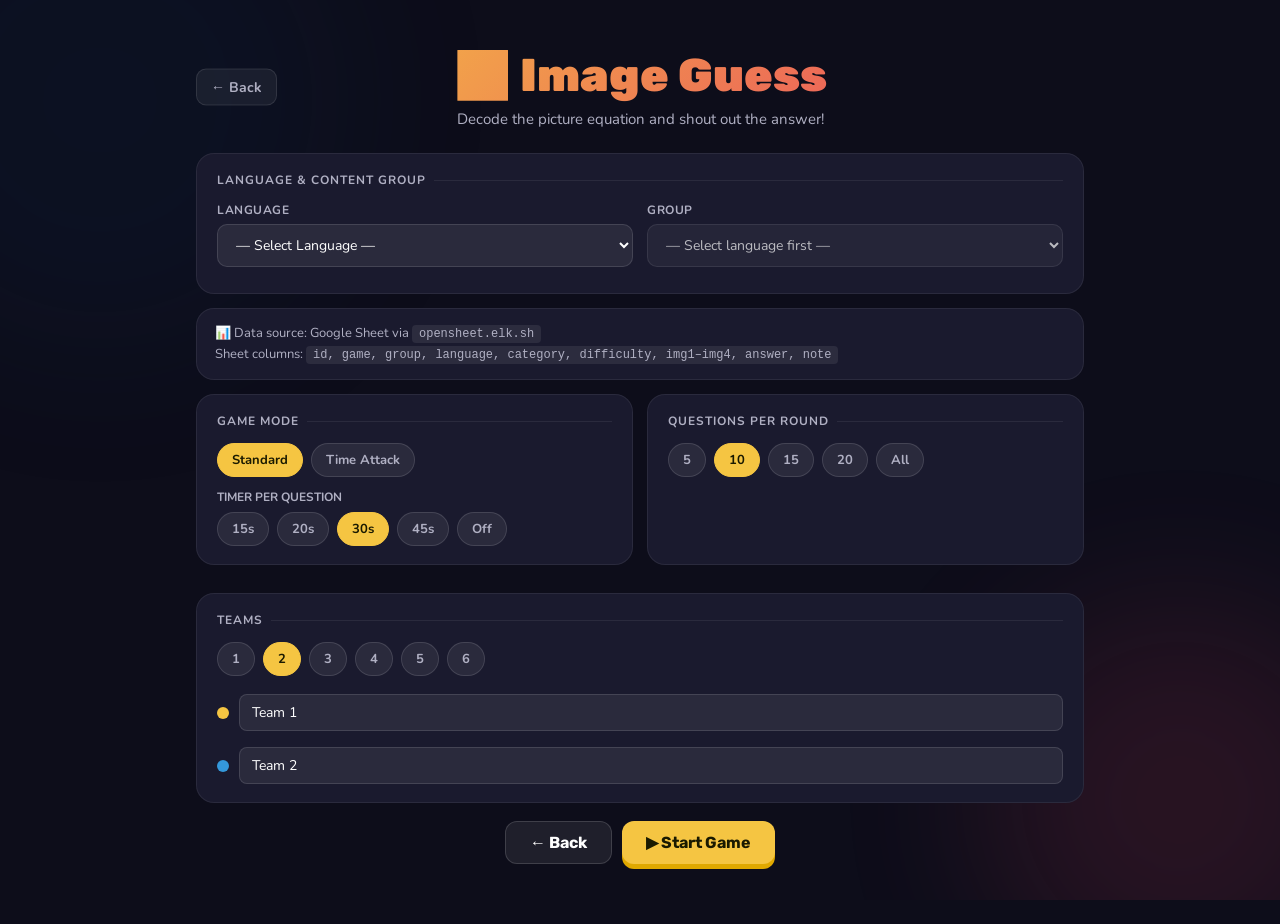
==== image-guess/index.html @ 15e8aaf9 "Update index.html" ====
<!DOCTYPE html>
<html lang="en">
<head>
  <meta charset="UTF-8"/>
  <meta name="viewport" content="width=device-width, initial-scale=1"/>
  <title>🖼️ Image Guess</title>
  <link rel="preconnect" href="https://fonts.googleapis.com">
  <link href="https://fonts.googleapis.com/css2?family=Nunito:wght@400;700;900&family=Rubik:wght@400;700;900&display=swap" rel="stylesheet">
  <style>
    *{box-sizing:border-box;margin:0;padding:0;}
    :root{
      --bg:#0d0d1a;--panel:#1a1a2e;--panel2:#16213e;
      --primary:#f5c542;--primary2:#e0a800;
      --accent:#e94560;--accent2:#c73652;
      --green:#2ecc71;--blue:#3498db;
      --text:#fff;--text2:#b0b0c3;
    }
    body{font-family:'Nunito',sans-serif;background:var(--bg);color:var(--text);min-height:100vh;overflow-x:hidden;}
    .hidden{display:none!important;}
    .wrap{max-width:920px;margin:0 auto;padding:20px 16px 60px;}

    /* BG glow */
    .bg-glow{position:fixed;inset:0;pointer-events:none;z-index:0;overflow:hidden;}
    .bg-glow span{position:absolute;border-radius:50%;filter:blur(80px);opacity:.12;}
    .bg-glow span:nth-child(1){width:500px;height:500px;background:#0f3460;top:-150px;left:-150px;}
    .bg-glow span:nth-child(2){width:400px;height:400px;background:#e94560;bottom:-100px;right:-100px;}

    /* Page title */
    .page-title{text-align:center;padding:28px 0 24px;position:relative;z-index:1;}
    .page-title .back-btn{
      position:absolute;left:0;top:50%;transform:translateY(-50%);
      display:inline-flex;align-items:center;gap:6px;
      color:var(--text2);font-size:14px;font-weight:700;text-decoration:none;
      padding:8px 14px;border-radius:10px;background:rgba(255,255,255,.06);
      border:1px solid rgba(255,255,255,.1);transition:all .15s;
    }
    .page-title .back-btn:hover{background:rgba(255,255,255,.12);color:var(--text);}
    .page-title h1{
      font-family:'Rubik',sans-serif;font-size:clamp(28px,5vw,46px);font-weight:900;
      background:linear-gradient(135deg,#f5c542,#e94560);
      -webkit-background-clip:text;-webkit-text-fill-color:transparent;background-clip:text;
    }
    .page-title p{color:var(--text2);margin-top:6px;font-size:15px;}

    /* Sections */
    .section{background:var(--panel);border-radius:18px;border:1px solid rgba(255,255,255,.07);padding:18px 20px;margin-bottom:14px;position:relative;z-index:1;}
    .sec-title{font-size:12px;font-weight:700;text-transform:uppercase;letter-spacing:1px;color:var(--text2);margin-bottom:14px;display:flex;align-items:center;gap:8px;}
    .sec-title::after{content:'';flex:1;height:1px;background:rgba(255,255,255,.07);}

    /* Pills */
    .pill-row{display:flex;flex-wrap:wrap;gap:8px;}
    .pill{padding:7px 14px;border-radius:50px;background:rgba(255,255,255,.07);border:1px solid rgba(255,255,255,.12);cursor:pointer;font-size:13px;font-weight:700;transition:all .15s;color:var(--text2);user-select:none;}
    .pill.sel{background:var(--primary);color:#1a1a00;border-color:var(--primary);}
    .pill:hover:not(.sel){background:rgba(255,255,255,.12);color:var(--text);}

    /* Settings grid */
    .settings-grid{display:grid;grid-template-columns:1fr 1fr;gap:14px;margin-bottom:14px;}
    @media(max-width:580px){.settings-grid{grid-template-columns:1fr;}}

    /* Select / inputs */
    .styled-select{
      width:100%;padding:10px 14px;background:rgba(255,255,255,.07);
      border:1px solid rgba(255,255,255,.12);border-radius:10px;
      color:var(--text);font-family:'Nunito',sans-serif;font-size:14px;
      outline:none;transition:border-color .15s;margin-bottom:8px;cursor:pointer;
    }
    .styled-select:focus{border-color:var(--primary);}
    .styled-select option{background:#1a1a2e;}

    /* Category checkboxes */
    .cat-grid{display:grid;grid-template-columns:repeat(auto-fill,minmax(130px,1fr));gap:8px;margin-top:6px;}
    .cat-card{
      padding:10px 12px;background:var(--panel2);border-radius:10px;
      border:1px solid rgba(255,255,255,.07);cursor:pointer;
      display:flex;align-items:center;gap:8px;transition:all .15s;user-select:none;
    }
    .cat-card.sel{border-color:var(--primary);background:rgba(245,197,66,.1);}
    .cat-card:hover:not(.sel){border-color:rgba(255,255,255,.2);}
    .cat-check{width:16px;height:16px;border-radius:4px;border:2px solid rgba(255,255,255,.2);flex-shrink:0;display:flex;align-items:center;justify-content:center;transition:all .15s;font-size:11px;}
    .cat-card.sel .cat-check{background:var(--primary);border-color:var(--primary);color:#1a1a00;}
    .cat-label{font-size:13px;font-weight:700;color:var(--text2);}
    .cat-card.sel .cat-label{color:var(--text);}

    /* Team inputs */
    .team-inputs{display:flex;flex-direction:column;gap:8px;margin-top:10px;}
    .team-row{display:flex;align-items:center;gap:10px;}
    .team-dot{width:12px;height:12px;border-radius:50%;flex-shrink:0;}
    .team-inp{
      flex:1;background:rgba(255,255,255,.07);border:1px solid rgba(255,255,255,.12);
      border-radius:8px;padding:8px 12px;color:var(--text);
      font-family:'Nunito',sans-serif;font-size:14px;outline:none;
    }
    .team-inp:focus{border-color:var(--primary);}

    /* Buttons */
    .btn{display:inline-flex;align-items:center;justify-content:center;gap:7px;padding:11px 24px;font-family:'Rubik',sans-serif;font-size:16px;font-weight:700;border:none;border-radius:12px;cursor:pointer;transition:transform .15s,box-shadow .15s;text-decoration:none;}
    .btn:hover{transform:translateY(-2px);}
    .btn:active{transform:translateY(1px);}
    .btn:disabled{opacity:.4;cursor:not-allowed;transform:none!important;}
    .btn-primary{background:var(--primary);color:#1a1a00;box-shadow:0 5px 0 var(--primary2);}
    .btn-ghost{background:rgba(255,255,255,.08);color:var(--text);border:1px solid rgba(255,255,255,.14);}
    .btn-ghost:hover{background:rgba(255,255,255,.14);}
    .btn-sm{padding:8px 16px;font-size:14px;}
    .cta-row{display:flex;gap:10px;justify-content:center;padding-top:4px;position:relative;z-index:1;}

    /* ── GAME SCREEN ── */
    #screen-game{display:none;}

    /* Score chips */
    .score-bar{display:flex;gap:8px;justify-content:center;flex-wrap:wrap;margin-bottom:14px;}
    .chip{background:var(--panel2);border:1px solid rgba(255,255,255,.08);border-radius:50px;padding:7px 14px;font-weight:700;font-size:14px;display:flex;align-items:center;gap:7px;}
    .dot{width:9px;height:9px;border-radius:50%;display:inline-block;flex-shrink:0;}

    /* Progress bar */
    .q-progress{height:4px;background:rgba(255,255,255,.07);border-radius:2px;margin-bottom:12px;overflow:hidden;}
    .q-bar{height:100%;background:linear-gradient(90deg,#f5c542,#e94560);border-radius:2px;width:0;transition:width .4s;}

    .q-counter-row{display:flex;align-items:center;justify-content:space-between;margin-bottom:14px;}
    .q-counter{font-size:13px;font-weight:700;color:var(--text2);}
    .q-diff-badge{font-size:11px;font-weight:700;padding:3px 10px;border-radius:20px;text-transform:uppercase;}
    .diff-easy{background:rgba(46,204,113,.15);color:#2ecc71;}
    .diff-normal{background:rgba(52,152,219,.15);color:#3498db;}
    .diff-hard{background:rgba(233,69,96,.15);color:#e94560;}
    .diff-extreme{background:rgba(155,89,182,.15);color:#9b59b6;}

    /* Image equation */
    .eq-wrap{
      background:var(--panel);border-radius:20px;border:1px solid rgba(255,255,255,.07);
      padding:20px;margin-bottom:14px;
      display:flex;align-items:center;justify-content:center;flex-wrap:wrap;gap:10px;
      min-height:180px;
    }
    .eq-img{
      width:clamp(100px,18vw,148px);height:clamp(100px,18vw,148px);
      object-fit:contain;border-radius:12px;background:var(--panel2);
      border:1px solid rgba(255,255,255,.06);
    }
    .eq-op{font-family:'Rubik',sans-serif;font-size:clamp(22px,4vw,34px);font-weight:900;color:rgba(255,255,255,.35);}
    .eq-result{font-family:'Rubik',sans-serif;font-size:clamp(22px,4vw,34px);font-weight:900;color:var(--primary);}

    /* Answer / Hint */
    .ans-hint-row{display:flex;gap:10px;justify-content:center;margin-bottom:12px;flex-wrap:wrap;}
    .ans-box{
      font-family:'Rubik',sans-serif;font-size:clamp(24px,5vw,42px);font-weight:900;
      color:var(--primary);text-align:center;background:var(--panel);
      border-radius:14px;padding:14px 28px;border:2px solid rgba(245,197,66,.3);
      animation:pop .4s;
    }
    .hint-box{
      font-size:15px;color:var(--text2);background:var(--panel);
      border-radius:14px;padding:12px 20px;text-align:center;line-height:1.5;
      border:1px solid rgba(255,255,255,.07);max-width:400px;
    }

    /* Team scoring buttons */
    .team-btns{display:grid;grid-template-columns:repeat(auto-fit,minmax(150px,1fr));gap:10px;margin:12px 0;}
    .tsb{
      padding:16px 12px;border-radius:14px;border:none;
      font-family:'Rubik',sans-serif;font-size:16px;font-weight:700;
      cursor:pointer;transition:transform .15s;
      box-shadow:0 4px 0 rgba(0,0,0,.3);
      display:flex;align-items:center;justify-content:space-between;
    }
    .tsb:hover{transform:translateY(-2px);}
    .tsb:active{transform:translateY(1px);}
    .tsb:disabled{opacity:.4;cursor:not-allowed;transform:none;}
    .tsb-pts{background:rgba(0,0,0,.2);padding:3px 10px;border-radius:8px;font-size:13px;}

    /* Controls */
    .ctrl-row{display:flex;gap:10px;justify-content:center;flex-wrap:wrap;}

    /* Timer */
    .hub-timer{position:fixed;top:16px;right:20px;font-family:'Rubik',sans-serif;font-size:46px;font-weight:900;background:var(--panel);color:var(--text);padding:7px 18px;border-radius:14px;z-index:999;min-width:100px;text-align:center;border:2px solid rgba(255,255,255,.1);}
    .hub-timer.warn{color:var(--accent);border-color:var(--accent);animation:pulse .6s infinite;}

    /* Time attack waiting */
    .ta-wait{text-align:center;padding:40px 20px;color:var(--text2);font-size:18px;line-height:1.6;}
    .ta-wait strong{display:block;font-family:'Rubik',sans-serif;font-size:28px;color:var(--text);margin-bottom:8px;}

    /* END SCREEN */
    #screen-end{display:none;text-align:center;padding-top:20px;}
    #screen-end h2{font-family:'Rubik',sans-serif;font-size:40px;font-weight:900;background:linear-gradient(135deg,#f5c542,#e94560);-webkit-background-clip:text;-webkit-text-fill-color:transparent;background-clip:text;margin-bottom:8px;}
    .sub{color:var(--text2);margin-bottom:24px;}
    .lb{list-style:none;max-width:460px;margin:0 auto 28px;background:var(--panel);border-radius:18px;padding:18px 20px;border:1px solid rgba(255,255,255,.07);}
    .lb li{display:flex;align-items:center;gap:12px;padding:11px 12px;margin:4px 0;background:var(--panel2);border-radius:10px;font-size:16px;font-weight:700;animation:slideIn .4s both;}
    .lb li:nth-child(1){background:rgba(245,197,66,.18);border:1px solid rgba(245,197,66,.35);}
    .lb li:nth-child(2){background:rgba(180,180,200,.1);}
    .lb li:nth-child(3){background:rgba(205,127,50,.12);}
    .lb-score{margin-left:auto;color:var(--primary);font-size:20px;}

    /* Animations */
    @keyframes pop{0%{transform:scale(.85)}60%{transform:scale(1.08)}100%{transform:scale(1)}}
    @keyframes pulse{0%,100%{transform:scale(1)}50%{transform:scale(1.05)}}
    @keyframes confetti-fall{to{transform:translateY(110vh) rotate(720deg);opacity:0;}}
    @keyframes slideIn{from{opacity:0;transform:translateX(-14px)}to{opacity:1;transform:none}}
  </style>
</head>
<body>
<div class="bg-glow"><span></span><span></span></div>
<div class="wrap">

<!-- ═══════════════ SETUP ═══════════════ -->
<div id="screen-setup">

  <div class="page-title">
    <a href="../index.html" class="back-btn">← Back</a>
    <h1>🖼️ Image Guess</h1>
    <p>Decode the picture equation and shout out the answer!</p>
  </div>

  <!-- Language & Group -->
  <div class="section">
    <div class="sec-title">Language &amp; Content Group</div>
    <div class="settings-grid" style="margin-bottom:0;">
      <div>
        <label style="font-size:12px;color:var(--text2);font-weight:700;text-transform:uppercase;letter-spacing:.5px;display:block;margin-bottom:6px;">Language</label>
        <select class="styled-select" id="lang-sel">
          <option value="">— Select Language —</option>
          <option value="zh">中文</option>
          <option value="th">ไทย</option>
        </select>
      </div>
      <div>
        <label style="font-size:12px;color:var(--text2);font-weight:700;text-transform:uppercase;letter-spacing:.5px;display:block;margin-bottom:6px;">Group</label>
        <select class="styled-select" id="group-sel" disabled>
          <option value="">— Select language first —</option>
        </select>
      </div>
    </div>
    <div id="cat-wrap" class="hidden">
      <label style="font-size:12px;color:var(--text2);font-weight:700;text-transform:uppercase;letter-spacing:.5px;display:block;margin:12px 0 8px;">Categories</label>
      <div class="cat-grid" id="cat-grid"></div>
    </div>
  </div>

  <!-- Sheet info -->
  <div class="section" style="padding:14px 18px;">
    <div style="font-size:13px;color:var(--text2);line-height:1.6;">
      📊 Data source: Google Sheet via <code style="background:rgba(255,255,255,.08);padding:2px 7px;border-radius:4px;font-size:12px;">opensheet.elk.sh</code><br>
      Sheet columns: <code style="background:rgba(255,255,255,.08);padding:2px 7px;border-radius:4px;font-size:12px;">id, game, group, language, category, difficulty, img1–img4, answer, note</code>
    </div>
  </div>

  <!-- Game Mode & Settings -->
  <div class="settings-grid">
    <div class="section">
      <div class="sec-title">Game Mode</div>
      <div class="pill-row" id="mode-opts">
        <div class="pill sel" data-val="standard">Standard</div>
        <div class="pill" data-val="timeAttack">Time Attack</div>
      </div>
      <!-- Standard sub-options -->
      <div id="std-sub" style="margin-top:12px;">
        <p style="font-size:12px;color:var(--text2);margin-bottom:7px;font-weight:700;">TIMER PER QUESTION</p>
        <div class="pill-row" id="pq-opts">
          <div class="pill" data-val="15">15s</div>
          <div class="pill" data-val="20">20s</div>
          <div class="pill sel" data-val="30">30s</div>
          <div class="pill" data-val="45">45s</div>
          <div class="pill" data-val="0">Off</div>
        </div>
      </div>
      <!-- Time Attack sub-options -->
      <div id="ta-sub" style="display:none;margin-top:12px;">
        <p style="font-size:12px;color:var(--text2);margin-bottom:7px;font-weight:700;">TOTAL TIME PER TEAM</p>
        <div class="pill-row" id="total-opts">
          <div class="pill" data-val="180">3 min</div>
          <div class="pill sel" data-val="300">5 min</div>
          <div class="pill" data-val="600">10 min</div>
        </div>
      </div>
    </div>

    <div class="section">
      <div class="sec-title">Questions per Round</div>
      <div class="pill-row" id="q-opts">
        <div class="pill" data-val="5">5</div>
        <div class="pill sel" data-val="10">10</div>
        <div class="pill" data-val="15">15</div>
        <div class="pill" data-val="20">20</div>
        <div class="pill" data-val="999">All</div>
      </div>
    </div>
  </div>

  <!-- Teams -->
  <div class="section">
    <div class="sec-title">Teams</div>
    <div class="pill-row" id="team-opts">
      <div class="pill" data-val="1">1</div>
      <div class="pill sel" data-val="2">2</div>
      <div class="pill" data-val="3">3</div>
      <div class="pill" data-val="4">4</div>
      <div class="pill" data-val="5">5</div>
      <div class="pill" data-val="6">6</div>
    </div>
    <div class="team-inputs" id="team-inputs"></div>
  </div>

  <div class="cta-row">
    <a href="../index.html" class="btn btn-ghost" style="text-decoration:none">← Back</a>
    <button class="btn btn-primary" id="start-btn">▶ Start Game</button>
  </div>

</div><!-- /screen-setup -->

<!-- ═══════════════ GAME ═══════════════ -->
<div id="screen-game">
  <div id="hub-timer" class="hub-timer hidden"></div>

  <div class="score-bar" id="score-bar"></div>
  <div class="q-progress"><div class="q-bar" id="q-bar"></div></div>
  <div class="q-counter-row">
    <span class="q-counter" id="q-counter">Q 1 / 10</span>
    <span class="q-diff-badge" id="q-diff"></span>
  </div>

  <!-- Image equation -->
  <div class="eq-wrap" id="eq-wrap"></div>

  <!-- Answer + Hint -->
  <div class="ans-hint-row">
    <div class="ans-box hidden" id="ans-box"></div>
    <div class="hint-box hidden" id="hint-box"></div>
  </div>

  <!-- Team scoring buttons -->
  <div class="team-btns" id="team-btns"></div>

  <!-- Controls -->
  <div class="ctrl-row">
    <button class="btn btn-ghost btn-sm" id="btn-hint">💡 Hint (−1 pt)</button>
    <button class="btn btn-ghost btn-sm" id="btn-answer">🔓 Show Answer</button>
    <button class="btn btn-primary" id="btn-next">Next ▶</button>
  </div>
</div>

<!-- ═══════════════ END ═══════════════ -->
<div id="screen-end">
  <h2>🎉 Game Over!</h2>
  <p class="sub">Final Leaderboard</p>
  <ul class="lb" id="final-lb"></ul>
  <div style="display:flex;gap:12px;justify-content:center;">
    <button class="btn btn-primary" id="btn-again">🔄 Play Again</button>
    <a href="../index.html" class="btn btn-ghost" style="text-decoration:none">← Hub</a>
  </div>
</div>

</div><!-- /wrap -->

<script>
"use strict";

// ══════════ DATA / CONFIG ══════════
const IMAGE_BASE = "https://yongearn-dev.github.io/game-hub/image-guess/images/";
const SHEET_URL  = "https://opensheet.elk.sh/1nmgda-PSW0qNpEnT65HozbrbK4SPoOlfq3WlEIQSgf4/Sheet1";

const DIFF_SCORE = { easy:1, normal:2, hard:3, extreme:5 };
const TEAM_COLORS = ['#f5c542','#3498db','#e94560','#2ecc71','#9b59b6','#e67e22'];

const GROUP_MAP = {
  zh:[{value:'bible',label:'Bible 聖經'},{value:'other',label:'Other 其他'}],
  th:[{value:'bible',label:'พระคัมภีร์'},{value:'other',label:'อื่นๆ'}]
};
const CAT_MAP = {
  bible:[{value:'person',label:'👤 Person'},{value:'place',label:'📍 Place'},{value:'vocab',label:'📖 Vocab'}],
  other:[{value:'travel',label:'✈️ Travel'},{value:'life',label:'🏠 Life'},{value:'food',label:'🍜 Food'},{value:'knowledge',label:'💡 Knowledge'}]
};

const cfg = {
  mode:'standard', language:'', group:'', categories:[],
  questionsPerRound:10, teams:2, perQuestionSec:30, totalSec:300,
  teamNames:['Team 1','Team 2']
};

// ══════════ STATE ══════════
let allQ=[], pool=[], queue=[];
let qIdx=0, currentQ=null, hintUsed=false, currentPts=0, activeTeam=0;
let scores=[];
let timerInterval=null;

// ══════════ LOAD SHEET ══════════
fetch(SHEET_URL)
  .then(r=>r.json())
  .then(d=>{ allQ=d; })
  .catch(()=>{ allQ=[]; });

// ══════════ LANGUAGE / GROUP / CATEGORY ══════════
document.getElementById('lang-sel').addEventListener('change', function(){
  cfg.language = this.value;
  const grp = document.getElementById('group-sel');
  grp.disabled = !cfg.language;
  grp.innerHTML = '<option value="">— Select group —</option>';
  document.getElementById('cat-wrap').classList.add('hidden');
  cfg.group=''; cfg.categories=[];
  (GROUP_MAP[cfg.language]||[]).forEach(g=>{
    const o=document.createElement('option');
    o.value=g.value; o.textContent=g.label;
    grp.appendChild(o);
  });
});

document.getElementById('group-sel').addEventListener('change', function(){
  cfg.group = this.value;
  const grid = document.getElementById('cat-grid');
  grid.innerHTML='';
  const cats = CAT_MAP[cfg.group]||[];
  cats.forEach(c=>{
    const el=document.createElement('div');
    el.className='cat-card sel';
    el.dataset.val=c.value;
    el.innerHTML=`<div class="cat-check">✓</div><span class="cat-label">${c.label}</span>`;
    el.addEventListener('click',function(){
      this.classList.toggle('sel');
      this.querySelector('.cat-check').textContent = this.classList.contains('sel')?'✓':'';
      cfg.categories=[...document.querySelectorAll('#cat-grid .cat-card.sel')].map(x=>x.dataset.val);
    });
    grid.appendChild(el);
  });
  cfg.categories=cats.map(c=>c.value);
  if(cats.length) document.getElementById('cat-wrap').classList.remove('hidden');
});

// ══════════ PILLS ══════════
function initPills(id, callback){
  document.getElementById(id).querySelectorAll('.pill').forEach(p=>{
    p.addEventListener('click',function(){
      document.getElementById(id).querySelectorAll('.pill').forEach(x=>x.classList.remove('sel'));
      this.classList.add('sel');
      callback(this.dataset.val);
    });
  });
}
initPills('mode-opts', val=>{
  cfg.mode=val;
  document.getElementById('std-sub').style.display = val==='standard'?'block':'none';
  document.getElementById('ta-sub').style.display  = val==='timeAttack'?'block':'none';
});
initPills('pq-opts',    val=>{ cfg.perQuestionSec=+val; });
initPills('total-opts', val=>{ cfg.totalSec=+val; });
initPills('q-opts',     val=>{ cfg.questionsPerRound=+val; });
initPills('team-opts',  val=>{ renderTeamInputs(+val); });

function renderTeamInputs(n){
  cfg.teams=n;
  document.getElementById('team-inputs').innerHTML=Array.from({length:n},(_,i)=>`
    <div class="team-row" style="margin-top:8px;">
      <div class="team-dot" style="background:${TEAM_COLORS[i]}"></div>
      <input class="team-inp" type="text" placeholder="Team ${i+1}" value="${cfg.teamNames[i]||'Team '+(i+1)}" data-ti="${i}"/>
    </div>`).join('');
  document.getElementById('team-inputs').querySelectorAll('input').forEach(inp=>{
    inp.addEventListener('input',function(){ cfg.teamNames[+this.dataset.ti]=this.value||'Team '+(+this.dataset.ti+1); });
  });
}
renderTeamInputs(2);

// ══════════ BUILD POOL ══════════
function buildPool(){
  let p=allQ.filter(q=>{
    if(cfg.language && q.language!==cfg.language) return false;
    if(cfg.group    && q.group!==cfg.group)       return false;
    if(cfg.categories.length && !cfg.categories.includes(q.category)) return false;
    return true;
  });
  if(!p.length) p=[...allQ];
  shuffle(p);
  pool=[...p];
}
function buildQueue(){
  shuffle(pool);
  queue = cfg.questionsPerRound===999 ? [...pool] : pool.slice(0,cfg.questionsPerRound);
}

// ══════════ START ══════════
document.getElementById('start-btn').addEventListener('click',function(){
  const inputs=document.getElementById('team-inputs').querySelectorAll('input');
  cfg.teamNames=Array.from(inputs).map((inp,i)=>inp.value.trim()||'Team '+(i+1));
  scores=new Array(cfg.teams).fill(0);
  activeTeam=0;
  buildPool();
  buildQueue();
  qIdx=0;
  showScreen('game');
  if(cfg.mode==='timeAttack') waitForNextTeam();
  else loadQ();
});

// ══════════ GAME LOGIC ══════════
function loadQ(){
  stopTimer();
  if(qIdx>=queue.length){ endGame(); return; }

  currentQ=queue[qIdx]; qIdx++;
  hintUsed=false;
  currentPts=DIFF_SCORE[currentQ.difficulty]||1;

  // Progress
  document.getElementById('q-bar').style.width=((qIdx-1)/queue.length*100)+'%';
  document.getElementById('q-counter').textContent='Q '+qIdx+' / '+queue.length;

  // Difficulty badge
  const db=document.getElementById('q-diff');
  const diff=currentQ.difficulty||'normal';
  db.textContent=diff.charAt(0).toUpperCase()+diff.slice(1);
  db.className='q-diff-badge diff-'+diff;

  // Reset answer/hint
  document.getElementById('ans-box').classList.add('hidden');
  document.getElementById('hint-box').classList.add('hidden');
  document.getElementById('btn-hint').disabled=!currentQ.note;

  // Build image equation
  buildEquation();
  renderScoreBar();
  renderTeamBtns();

  // Per-question timer (standard mode only)
  if(cfg.mode==='standard' && cfg.perQuestionSec>0){
    startTimer(cfg.perQuestionSec, ()=>showAnswer());
  }
}

function buildEquation(){
  const wrap=document.getElementById('eq-wrap');
  wrap.innerHTML='';
  const imgs=['img1','img2','img3','img4'].map(k=>currentQ[k]).filter(Boolean);
  imgs.forEach((filename,i)=>{
    const img=document.createElement('img');
    img.className='eq-img';
    img.src=IMAGE_BASE+filename;
    img.alt='image '+(i+1);
    wrap.appendChild(img);
    if(i<imgs.length-1){
      const op=document.createElement('span');
      op.className='eq-op'; op.textContent='＋';
      wrap.appendChild(op);
    }
  });
  const eq=document.createElement('span');
  eq.className='eq-result'; eq.textContent='＝ ?';
  wrap.appendChild(eq);
}

function showAnswer(){
  stopTimer();
  document.getElementById('ans-box').textContent=currentQ.answer;
  document.getElementById('ans-box').classList.remove('hidden');
}

// ══════════ HINT ══════════
document.getElementById('btn-hint').addEventListener('click',function(){
  if(!currentQ?.note) return;
  document.getElementById('hint-box').textContent='💡 '+currentQ.note;
  document.getElementById('hint-box').classList.remove('hidden');
  if(!hintUsed){
    currentPts=Math.max(0,currentPts-1);
    hintUsed=true;
    renderTeamBtns();
  }
});
document.getElementById('btn-answer').addEventListener('click',showAnswer);
document.getElementById('btn-next').addEventListener('click',function(){
  if(cfg.mode==='standard') loadQ();
  else loadQ(); // Time Attack keeps going until timer ends
});

// ══════════ TEAM BUTTONS ══════════
function renderTeamBtns(){
  const pts=currentPts;
  let html='';
  if(cfg.mode==='timeAttack'){
    html=`<button class="tsb" style="background:${TEAM_COLORS[activeTeam]};color:${activeTeam===0?'#1a1a00':'#fff'};" data-team="${activeTeam}">
      <span>${cfg.teamNames[activeTeam]}</span>
      <span class="tsb-pts">+${pts}</span>
    </button>`;
  } else {
    html=cfg.teamNames.map((n,i)=>`
      <button class="tsb" style="background:${TEAM_COLORS[i]};color:${i===0?'#1a1a00':'#fff'};" data-team="${i}">
        <span>${n}</span><span class="tsb-pts">+${pts}</span>
      </button>`).join('');
  }
  document.getElementById('team-btns').innerHTML=html;
  document.getElementById('team-btns').querySelectorAll('.tsb').forEach(btn=>{
    btn.addEventListener('click',function(){
      const ti=+this.dataset.team;
      scores[ti]=(scores[ti]||0)+currentPts;
      renderScoreBar(ti);
      playCorrect();
      // Flash
      this.style.transform='scale(1.08)';
      setTimeout(()=>this.style.transform='',200);
    });
  });
}

function renderScoreBar(justScored){
  document.getElementById('score-bar').innerHTML=cfg.teamNames.map((name,i)=>`
    <div class="chip">
      <span class="dot" style="background:${TEAM_COLORS[i]}"></span>
      <span>${name}</span>
      <span style="color:var(--primary);font-weight:900;margin-left:4px;">${scores[i]||0}</span>
    </div>`).join('');
}

// ══════════ TIME ATTACK ══════════
function waitForNextTeam(){
  stopTimer();
  document.getElementById('eq-wrap').innerHTML=`
    <div class="ta-wait">
      <strong>${cfg.teamNames[activeTeam]}</strong>
      Get ready! Press Start when your team is set.
    </div>`;
  document.getElementById('ans-box').classList.add('hidden');
  document.getElementById('hint-box').classList.add('hidden');
  document.getElementById('team-btns').innerHTML='';
  document.getElementById('hub-timer').classList.add('hidden');

  const nb=document.getElementById('btn-next');
  nb.textContent=`▶ Start ${cfg.teamNames[activeTeam]}`;
  nb.onclick=function(){
    nb.textContent='Next ▶';
    nb.onclick=()=>loadQ();
    buildQueue(); qIdx=0;
    loadQ();
    startTimer(cfg.totalSec, ()=>{
      activeTeam++;
      if(activeTeam>=cfg.teams) endGame();
      else waitForNextTeam();
    });
  };
}

// ══════════ TIMER ══════════
function startTimer(sec, onEnd){
  stopTimer();
  let remaining=sec;
  const el=document.getElementById('hub-timer');
  el.classList.remove('hidden','warn');
  renderTime(el,remaining);
  timerInterval=setInterval(()=>{
    remaining--;
    renderTime(el,remaining);
    if(remaining<=10) el.classList.add('warn');
    if(remaining<=5) playTick();
    if(remaining<=0){ stopTimer(); onEnd(); }
  },1000);
}
function stopTimer(){
  clearInterval(timerInterval); timerInterval=null;
  const el=document.getElementById('hub-timer');
  el.classList.add('hidden'); el.classList.remove('warn');
}
function renderTime(el,sec){
  const m=Math.floor(sec/60), s=String(sec%60).padStart(2,'0');
  el.textContent=m>0?`${m}:${s}`:String(sec);
}

// ══════════ END ══════════
function endGame(){
  stopTimer();
  showScreen('end');
  playFanfare(); launchConfetti();
  const sorted=cfg.teamNames.map((n,i)=>({n,s:scores[i]||0,i})).sort((a,b)=>b.s-a.s);
  const medals=['🥇','🥈','🥉'];
  document.getElementById('final-lb').innerHTML=sorted.map((t,rank)=>`
    <li style="animation-delay:${rank*.08}s">
      <span style="font-size:22px">${medals[rank]||'🎮'}</span>
      <span class="dot" style="background:${TEAM_COLORS[t.i]}"></span>
      <span>${t.n}</span>
      <span class="lb-score">${t.s}</span>
    </li>`).join('');
}
document.getElementById('btn-again').addEventListener('click',()=>showScreen('setup'));

// ══════════ SOUND ══════════
function playCorrect(){
  try{const a=new(window.AudioContext||window.webkitAudioContext)();[[523,0],[784,.12]].forEach(([f,d])=>{const o=a.createOscillator(),g=a.createGain();o.connect(g);g.connect(a.destination);o.frequency.value=f;g.gain.setValueAtTime(.18,a.currentTime+d);g.gain.exponentialRampToValueAtTime(.001,a.currentTime+d+.3);o.start(a.currentTime+d);o.stop(a.currentTime+d+.3);});}catch(e){}
}
function playTick(){
  try{const a=new(window.AudioContext||window.webkitAudioContext)();const o=a.createOscillator(),g=a.createGain();o.connect(g);g.connect(a.destination);o.frequency.value=1000;g.gain.setValueAtTime(.08,a.currentTime);g.gain.exponentialRampToValueAtTime(.001,a.currentTime+.06);o.start();o.stop(a.currentTime+.06);}catch(e){}
}
function playFanfare(){
  try{const a=new(window.AudioContext||window.webkitAudioContext)();[[523,0],[659,.12],[784,.24],[1047,.36]].forEach(([f,d])=>{const o=a.createOscillator(),g=a.createGain();o.connect(g);g.connect(a.destination);o.frequency.value=f;g.gain.setValueAtTime(.18,a.currentTime+d);g.gain.exponentialRampToValueAtTime(.001,a.currentTime+d+.35);o.start(a.currentTime+d);o.stop(a.currentTime+d+.35);});}catch(e){}
}

// ══════════ CONFETTI ══════════
function launchConfetti(){
  const colors=['#f5c542','#e94560','#3498db','#2ecc71','#9b59b6','#e67e22'];
  for(let i=0;i<70;i++){const el=document.createElement('div');el.style.cssText=`position:fixed;top:-10px;left:${Math.random()*100}vw;width:${7+Math.random()*7}px;height:${7+Math.random()*7}px;background:${colors[~~(Math.random()*colors.length)]};border-radius:${Math.random()>.5?'50%':'2px'};animation:confetti-fall ${1.5+Math.random()*2}s ${Math.random()*.5}s forwards;z-index:9999;pointer-events:none;`;document.body.appendChild(el);setTimeout(()=>el.remove(),4000);}
}

// ══════════ UTILS ══════════
function shuffle(a){for(let i=a.length-1;i>0;i--){const j=~~(Math.random()*(i+1));[a[i],a[j]]=[a[j],a[i]];}}
function showScreen(name){
  ['screen-setup','screen-game','screen-end'].forEach(id=>{
    document.getElementById(id).style.display=id==='screen-'+name?'block':'none';
  });
}
</script>
</body>
</html>
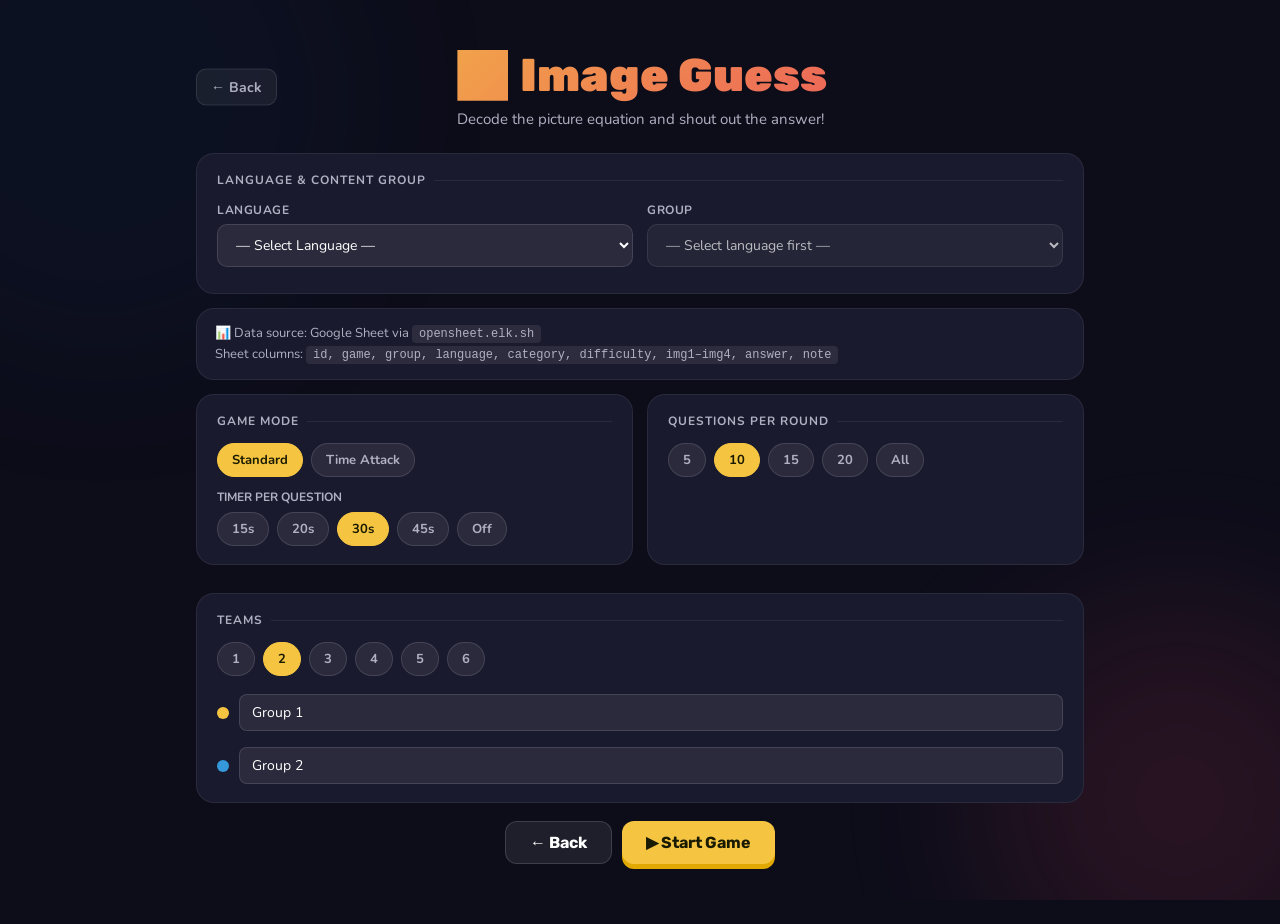
==== commit 44394c1c: "Update index.html" ====
--- a/image-guess/index.html
+++ b/image-guess/index.html
@@ -370,7 +370,7 @@
 const cfg = {
   mode:'standard', language:'', group:'', categories:[],
   questionsPerRound:10, teams:2, perQuestionSec:30, totalSec:300,
-  teamNames:['Team 1','Team 2']
+  teamNames:['Group 1','Group 2']
 };
 
 // ══════════ STATE ══════════
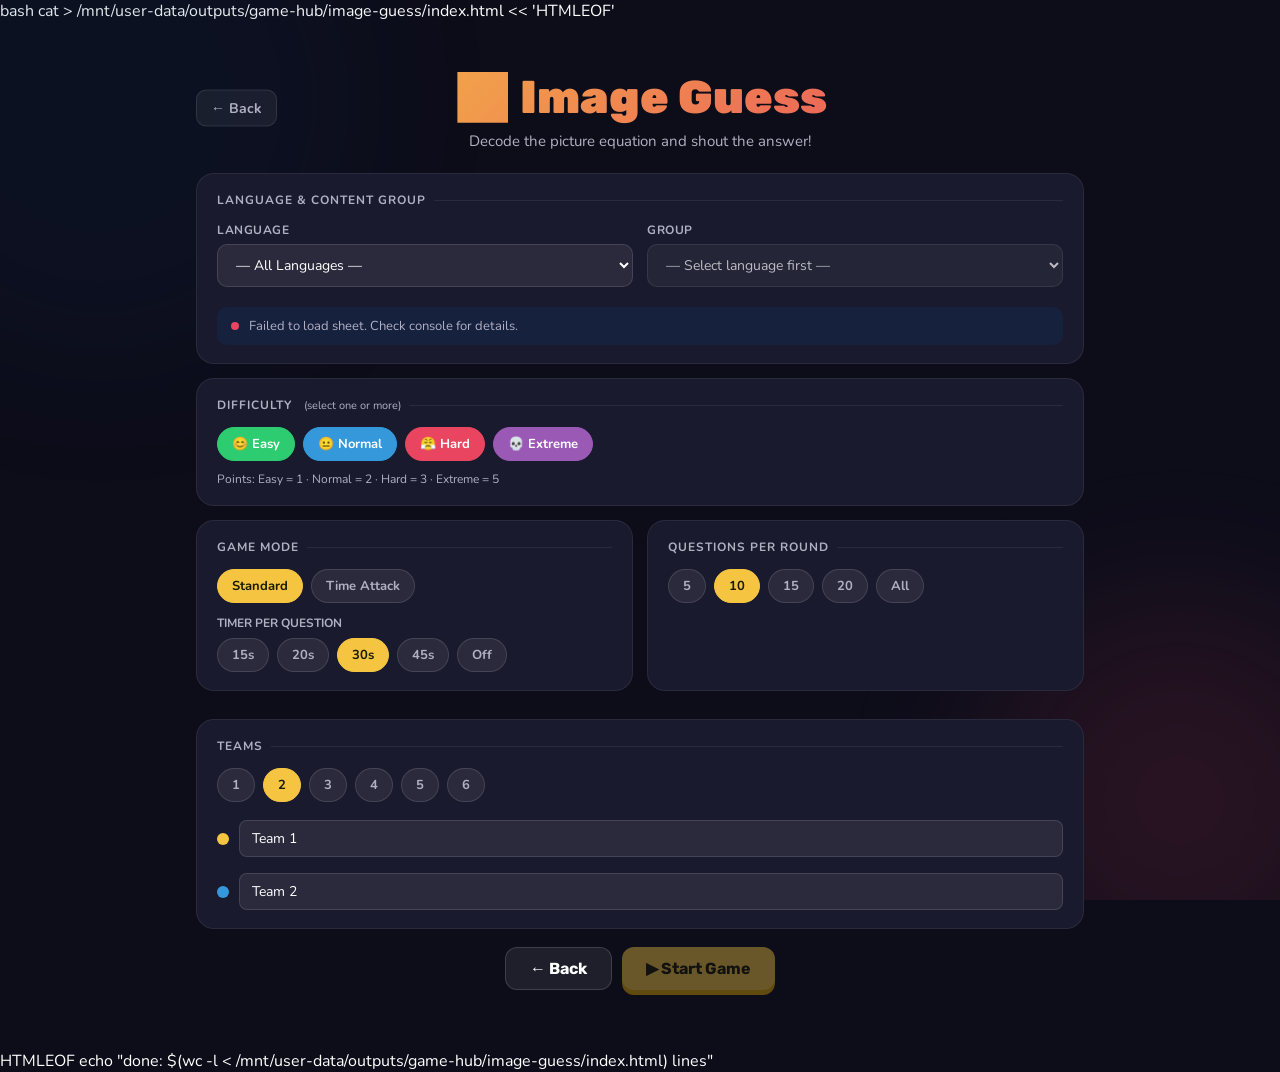
==== commit 328de6a6: "Update index.html" ====
--- a/image-guess/index.html
+++ b/image-guess/index.html
@@ -1,3 +1,6 @@
+bash
+
+cat > /mnt/user-data/outputs/game-hub/image-guess/index.html << 'HTMLEOF'
 <!DOCTYPE html>
 <html lang="en">
 <head>
@@ -18,78 +21,63 @@
     body{font-family:'Nunito',sans-serif;background:var(--bg);color:var(--text);min-height:100vh;overflow-x:hidden;}
     .hidden{display:none!important;}
     .wrap{max-width:920px;margin:0 auto;padding:20px 16px 60px;}
-
-    /* BG glow */
     .bg-glow{position:fixed;inset:0;pointer-events:none;z-index:0;overflow:hidden;}
     .bg-glow span{position:absolute;border-radius:50%;filter:blur(80px);opacity:.12;}
     .bg-glow span:nth-child(1){width:500px;height:500px;background:#0f3460;top:-150px;left:-150px;}
     .bg-glow span:nth-child(2){width:400px;height:400px;background:#e94560;bottom:-100px;right:-100px;}
 
     /* Page title */
-    .page-title{text-align:center;padding:28px 0 24px;position:relative;z-index:1;}
-    .page-title .back-btn{
-      position:absolute;left:0;top:50%;transform:translateY(-50%);
-      display:inline-flex;align-items:center;gap:6px;
-      color:var(--text2);font-size:14px;font-weight:700;text-decoration:none;
-      padding:8px 14px;border-radius:10px;background:rgba(255,255,255,.06);
-      border:1px solid rgba(255,255,255,.1);transition:all .15s;
-    }
-    .page-title .back-btn:hover{background:rgba(255,255,255,.12);color:var(--text);}
-    .page-title h1{
-      font-family:'Rubik',sans-serif;font-size:clamp(28px,5vw,46px);font-weight:900;
-      background:linear-gradient(135deg,#f5c542,#e94560);
-      -webkit-background-clip:text;-webkit-text-fill-color:transparent;background-clip:text;
-    }
+    .page-title{text-align:center;padding:28px 0 22px;position:relative;z-index:1;}
+    .back-btn{position:absolute;left:0;top:50%;transform:translateY(-50%);display:inline-flex;align-items:center;gap:6px;color:var(--text2);font-size:14px;font-weight:700;text-decoration:none;padding:8px 14px;border-radius:10px;background:rgba(255,255,255,.06);border:1px solid rgba(255,255,255,.1);transition:all .15s;}
+    .back-btn:hover{background:rgba(255,255,255,.12);color:var(--text);}
+    .page-title h1{font-family:'Rubik',sans-serif;font-size:clamp(28px,5vw,46px);font-weight:900;background:linear-gradient(135deg,#f5c542,#e94560);-webkit-background-clip:text;-webkit-text-fill-color:transparent;background-clip:text;}
     .page-title p{color:var(--text2);margin-top:6px;font-size:15px;}
 
     /* Sections */
     .section{background:var(--panel);border-radius:18px;border:1px solid rgba(255,255,255,.07);padding:18px 20px;margin-bottom:14px;position:relative;z-index:1;}
     .sec-title{font-size:12px;font-weight:700;text-transform:uppercase;letter-spacing:1px;color:var(--text2);margin-bottom:14px;display:flex;align-items:center;gap:8px;}
     .sec-title::after{content:'';flex:1;height:1px;background:rgba(255,255,255,.07);}
+    .settings-grid{display:grid;grid-template-columns:1fr 1fr;gap:14px;margin-bottom:14px;}
+    @media(max-width:580px){.settings-grid{grid-template-columns:1fr;}}
 
     /* Pills */
     .pill-row{display:flex;flex-wrap:wrap;gap:8px;}
     .pill{padding:7px 14px;border-radius:50px;background:rgba(255,255,255,.07);border:1px solid rgba(255,255,255,.12);cursor:pointer;font-size:13px;font-weight:700;transition:all .15s;color:var(--text2);user-select:none;}
     .pill.sel{background:var(--primary);color:#1a1a00;border-color:var(--primary);}
     .pill:hover:not(.sel){background:rgba(255,255,255,.12);color:var(--text);}
-
-    /* Settings grid */
-    .settings-grid{display:grid;grid-template-columns:1fr 1fr;gap:14px;margin-bottom:14px;}
-    @media(max-width:580px){.settings-grid{grid-template-columns:1fr;}}
-
-    /* Select / inputs */
-    .styled-select{
-      width:100%;padding:10px 14px;background:rgba(255,255,255,.07);
-      border:1px solid rgba(255,255,255,.12);border-radius:10px;
-      color:var(--text);font-family:'Nunito',sans-serif;font-size:14px;
-      outline:none;transition:border-color .15s;margin-bottom:8px;cursor:pointer;
-    }
+    /* Difficulty pills with accent colour when selected */
+    .pill.diff-easy.sel{background:#2ecc71;border-color:#2ecc71;color:#fff;}
+    .pill.diff-normal.sel{background:#3498db;border-color:#3498db;color:#fff;}
+    .pill.diff-hard.sel{background:#e94560;border-color:#e94560;color:#fff;}
+    .pill.diff-extreme.sel{background:#9b59b6;border-color:#9b59b6;color:#fff;}
+
+    /* Selects */
+    .styled-select{width:100%;padding:10px 14px;background:rgba(255,255,255,.07);border:1px solid rgba(255,255,255,.12);border-radius:10px;color:var(--text);font-family:'Nunito',sans-serif;font-size:14px;outline:none;transition:border-color .15s;margin-bottom:8px;cursor:pointer;}
     .styled-select:focus{border-color:var(--primary);}
     .styled-select option{background:#1a1a2e;}
 
-    /* Category checkboxes */
-    .cat-grid{display:grid;grid-template-columns:repeat(auto-fill,minmax(130px,1fr));gap:8px;margin-top:6px;}
-    .cat-card{
-      padding:10px 12px;background:var(--panel2);border-radius:10px;
-      border:1px solid rgba(255,255,255,.07);cursor:pointer;
-      display:flex;align-items:center;gap:8px;transition:all .15s;user-select:none;
-    }
+    /* Category cards */
+    .cat-grid{display:grid;grid-template-columns:repeat(auto-fill,minmax(130px,1fr));gap:8px;margin-top:8px;}
+    .cat-card{padding:10px 12px;background:var(--panel2);border-radius:10px;border:1px solid rgba(255,255,255,.07);cursor:pointer;display:flex;align-items:center;gap:8px;transition:all .15s;user-select:none;}
     .cat-card.sel{border-color:var(--primary);background:rgba(245,197,66,.1);}
     .cat-card:hover:not(.sel){border-color:rgba(255,255,255,.2);}
-    .cat-check{width:16px;height:16px;border-radius:4px;border:2px solid rgba(255,255,255,.2);flex-shrink:0;display:flex;align-items:center;justify-content:center;transition:all .15s;font-size:11px;}
+    .cat-check{width:16px;height:16px;border-radius:4px;border:2px solid rgba(255,255,255,.2);flex-shrink:0;display:flex;align-items:center;justify-content:center;font-size:11px;}
     .cat-card.sel .cat-check{background:var(--primary);border-color:var(--primary);color:#1a1a00;}
     .cat-label{font-size:13px;font-weight:700;color:var(--text2);}
     .cat-card.sel .cat-label{color:var(--text);}
+
+    /* Pool info bar */
+    .pool-bar{display:flex;align-items:center;gap:10px;padding:10px 14px;background:var(--panel2);border-radius:10px;margin-top:12px;font-size:13px;color:var(--text2);}
+    .pool-dot{width:8px;height:8px;border-radius:50%;background:#555;flex-shrink:0;}
+    .pool-dot.ok{background:var(--green);}
+    .pool-dot.warn{background:var(--primary);}
+    .pool-dot.err{background:var(--accent);}
 
     /* Team inputs */
     .team-inputs{display:flex;flex-direction:column;gap:8px;margin-top:10px;}
     .team-row{display:flex;align-items:center;gap:10px;}
     .team-dot{width:12px;height:12px;border-radius:50%;flex-shrink:0;}
-    .team-inp{
-      flex:1;background:rgba(255,255,255,.07);border:1px solid rgba(255,255,255,.12);
-      border-radius:8px;padding:8px 12px;color:var(--text);
-      font-family:'Nunito',sans-serif;font-size:14px;outline:none;
-    }
+    .team-inp{flex:1;background:rgba(255,255,255,.07);border:1px solid rgba(255,255,255,.12);border-radius:8px;padding:8px 12px;color:var(--text);font-family:'Nunito',sans-serif;font-size:14px;outline:none;}
     .team-inp:focus{border-color:var(--primary);}
 
     /* Buttons */
@@ -105,62 +93,41 @@
 
     /* ── GAME SCREEN ── */
     #screen-game{display:none;}
-
-    /* Score chips */
     .score-bar{display:flex;gap:8px;justify-content:center;flex-wrap:wrap;margin-bottom:14px;}
     .chip{background:var(--panel2);border:1px solid rgba(255,255,255,.08);border-radius:50px;padding:7px 14px;font-weight:700;font-size:14px;display:flex;align-items:center;gap:7px;}
     .dot{width:9px;height:9px;border-radius:50%;display:inline-block;flex-shrink:0;}
-
-    /* Progress bar */
-    .q-progress{height:4px;background:rgba(255,255,255,.07);border-radius:2px;margin-bottom:12px;overflow:hidden;}
+    .q-progress{height:4px;background:rgba(255,255,255,.07);border-radius:2px;margin-bottom:10px;overflow:hidden;}
     .q-bar{height:100%;background:linear-gradient(90deg,#f5c542,#e94560);border-radius:2px;width:0;transition:width .4s;}
-
-    .q-counter-row{display:flex;align-items:center;justify-content:space-between;margin-bottom:14px;}
+    .q-counter-row{display:flex;align-items:center;justify-content:space-between;margin-bottom:12px;gap:8px;flex-wrap:wrap;}
     .q-counter{font-size:13px;font-weight:700;color:var(--text2);}
-    .q-diff-badge{font-size:11px;font-weight:700;padding:3px 10px;border-radius:20px;text-transform:uppercase;}
-    .diff-easy{background:rgba(46,204,113,.15);color:#2ecc71;}
-    .diff-normal{background:rgba(52,152,219,.15);color:#3498db;}
-    .diff-hard{background:rgba(233,69,96,.15);color:#e94560;}
-    .diff-extreme{background:rgba(155,89,182,.15);color:#9b59b6;}
+    .q-diff-badge{font-size:11px;font-weight:700;padding:3px 10px;border-radius:20px;text-transform:uppercase;letter-spacing:.5px;}
+    .diff-easy{background:rgba(46,204,113,.18);color:#2ecc71;}
+    .diff-normal{background:rgba(52,152,219,.18);color:#3498db;}
+    .diff-hard{background:rgba(233,69,96,.18);color:#e94560;}
+    .diff-extreme{background:rgba(155,89,182,.18);color:#9b59b6;}
+    .q-pool-remaining{font-size:12px;color:var(--text2);margin-left:auto;}
 
     /* Image equation */
-    .eq-wrap{
-      background:var(--panel);border-radius:20px;border:1px solid rgba(255,255,255,.07);
-      padding:20px;margin-bottom:14px;
-      display:flex;align-items:center;justify-content:center;flex-wrap:wrap;gap:10px;
-      min-height:180px;
-    }
-    .eq-img{
-      width:clamp(100px,18vw,148px);height:clamp(100px,18vw,148px);
-      object-fit:contain;border-radius:12px;background:var(--panel2);
-      border:1px solid rgba(255,255,255,.06);
-    }
-    .eq-op{font-family:'Rubik',sans-serif;font-size:clamp(22px,4vw,34px);font-weight:900;color:rgba(255,255,255,.35);}
+    .eq-wrap{background:var(--panel);border-radius:20px;border:1px solid rgba(255,255,255,.07);padding:20px;margin-bottom:14px;display:flex;align-items:center;justify-content:center;flex-wrap:wrap;gap:12px;min-height:180px;position:relative;z-index:1;}
+    .eq-img-wrap{display:flex;flex-direction:column;align-items:center;gap:6px;}
+    .eq-img{width:clamp(90px,16vw,140px);height:clamp(90px,16vw,140px);object-fit:contain;border-radius:12px;background:var(--panel2);border:1px solid rgba(255,255,255,.08);display:block;}
+    /* "?" placeholder when image fails */
+    .eq-img-placeholder{width:clamp(90px,16vw,140px);height:clamp(90px,16vw,140px);border-radius:12px;background:var(--panel2);border:2px dashed rgba(255,255,255,.15);display:flex;align-items:center;justify-content:center;font-size:32px;color:rgba(255,255,255,.2);}
+    .eq-img-label{font-size:11px;color:var(--text2);font-weight:700;max-width:120px;text-align:center;overflow:hidden;text-overflow:ellipsis;white-space:nowrap;}
+    .eq-op{font-family:'Rubik',sans-serif;font-size:clamp(22px,4vw,34px);font-weight:900;color:rgba(255,255,255,.3);}
     .eq-result{font-family:'Rubik',sans-serif;font-size:clamp(22px,4vw,34px);font-weight:900;color:var(--primary);}
+
+    /* Debug: show raw src on hover */
+    .eq-img:hover::after{content:attr(src);}
 
     /* Answer / Hint */
     .ans-hint-row{display:flex;gap:10px;justify-content:center;margin-bottom:12px;flex-wrap:wrap;}
-    .ans-box{
-      font-family:'Rubik',sans-serif;font-size:clamp(24px,5vw,42px);font-weight:900;
-      color:var(--primary);text-align:center;background:var(--panel);
-      border-radius:14px;padding:14px 28px;border:2px solid rgba(245,197,66,.3);
-      animation:pop .4s;
-    }
-    .hint-box{
-      font-size:15px;color:var(--text2);background:var(--panel);
-      border-radius:14px;padding:12px 20px;text-align:center;line-height:1.5;
-      border:1px solid rgba(255,255,255,.07);max-width:400px;
-    }
-
-    /* Team scoring buttons */
+    .ans-box{font-family:'Rubik',sans-serif;font-size:clamp(24px,5vw,42px);font-weight:900;color:var(--primary);text-align:center;background:var(--panel);border-radius:14px;padding:14px 28px;border:2px solid rgba(245,197,66,.3);animation:pop .4s;}
+    .hint-box{font-size:15px;color:var(--text2);background:var(--panel);border-radius:14px;padding:12px 20px;text-align:center;line-height:1.5;border:1px solid rgba(255,255,255,.07);max-width:420px;}
+
+    /* Team buttons */
     .team-btns{display:grid;grid-template-columns:repeat(auto-fit,minmax(150px,1fr));gap:10px;margin:12px 0;}
-    .tsb{
-      padding:16px 12px;border-radius:14px;border:none;
-      font-family:'Rubik',sans-serif;font-size:16px;font-weight:700;
-      cursor:pointer;transition:transform .15s;
-      box-shadow:0 4px 0 rgba(0,0,0,.3);
-      display:flex;align-items:center;justify-content:space-between;
-    }
+    .tsb{padding:16px 12px;border-radius:14px;border:none;font-family:'Rubik',sans-serif;font-size:16px;font-weight:700;cursor:pointer;transition:transform .15s;box-shadow:0 4px 0 rgba(0,0,0,.3);display:flex;align-items:center;justify-content:space-between;}
     .tsb:hover{transform:translateY(-2px);}
     .tsb:active{transform:translateY(1px);}
     .tsb:disabled{opacity:.4;cursor:not-allowed;transform:none;}
@@ -173,11 +140,11 @@
     .hub-timer{position:fixed;top:16px;right:20px;font-family:'Rubik',sans-serif;font-size:46px;font-weight:900;background:var(--panel);color:var(--text);padding:7px 18px;border-radius:14px;z-index:999;min-width:100px;text-align:center;border:2px solid rgba(255,255,255,.1);}
     .hub-timer.warn{color:var(--accent);border-color:var(--accent);animation:pulse .6s infinite;}
 
-    /* Time attack waiting */
-    .ta-wait{text-align:center;padding:40px 20px;color:var(--text2);font-size:18px;line-height:1.6;}
+    /* Time Attack wait */
+    .ta-wait{text-align:center;padding:40px 20px;color:var(--text2);font-size:18px;line-height:1.7;}
     .ta-wait strong{display:block;font-family:'Rubik',sans-serif;font-size:28px;color:var(--text);margin-bottom:8px;}
 
-    /* END SCREEN */
+    /* END */
     #screen-end{display:none;text-align:center;padding-top:20px;}
     #screen-end h2{font-family:'Rubik',sans-serif;font-size:40px;font-weight:900;background:linear-gradient(135deg,#f5c542,#e94560);-webkit-background-clip:text;-webkit-text-fill-color:transparent;background-clip:text;margin-bottom:8px;}
     .sub{color:var(--text2);margin-bottom:24px;}
@@ -188,7 +155,6 @@
     .lb li:nth-child(3){background:rgba(205,127,50,.12);}
     .lb-score{margin-left:auto;color:var(--primary);font-size:20px;}
 
-    /* Animations */
     @keyframes pop{0%{transform:scale(.85)}60%{transform:scale(1.08)}100%{transform:scale(1)}}
     @keyframes pulse{0%,100%{transform:scale(1)}50%{transform:scale(1.05)}}
     @keyframes confetti-fall{to{transform:translateY(110vh) rotate(720deg);opacity:0;}}
@@ -199,13 +165,13 @@
 <div class="bg-glow"><span></span><span></span></div>
 <div class="wrap">
 
-<!-- ═══════════════ SETUP ═══════════════ -->
+<!-- ═══════════ SETUP ═══════════ -->
 <div id="screen-setup">
 
   <div class="page-title">
     <a href="../index.html" class="back-btn">← Back</a>
     <h1>🖼️ Image Guess</h1>
-    <p>Decode the picture equation and shout out the answer!</p>
+    <p>Decode the picture equation and shout the answer!</p>
   </div>
 
   <!-- Language & Group -->
@@ -213,35 +179,47 @@
     <div class="sec-title">Language &amp; Content Group</div>
     <div class="settings-grid" style="margin-bottom:0;">
       <div>
-        <label style="font-size:12px;color:var(--text2);font-weight:700;text-transform:uppercase;letter-spacing:.5px;display:block;margin-bottom:6px;">Language</label>
+        <label style="font-size:12px;color:var(--text2);font-weight:700;letter-spacing:.5px;text-transform:uppercase;display:block;margin-bottom:6px;">Language</label>
         <select class="styled-select" id="lang-sel">
-          <option value="">— Select Language —</option>
+          <option value="">— All Languages —</option>
           <option value="zh">中文</option>
           <option value="th">ไทย</option>
         </select>
       </div>
       <div>
-        <label style="font-size:12px;color:var(--text2);font-weight:700;text-transform:uppercase;letter-spacing:.5px;display:block;margin-bottom:6px;">Group</label>
+        <label style="font-size:12px;color:var(--text2);font-weight:700;letter-spacing:.5px;text-transform:uppercase;display:block;margin-bottom:6px;">Group</label>
         <select class="styled-select" id="group-sel" disabled>
           <option value="">— Select language first —</option>
         </select>
       </div>
     </div>
     <div id="cat-wrap" class="hidden">
-      <label style="font-size:12px;color:var(--text2);font-weight:700;text-transform:uppercase;letter-spacing:.5px;display:block;margin:12px 0 8px;">Categories</label>
+      <label style="font-size:12px;color:var(--text2);font-weight:700;letter-spacing:.5px;text-transform:uppercase;display:block;margin:12px 0 8px;">Categories</label>
       <div class="cat-grid" id="cat-grid"></div>
     </div>
-  </div>
-
-  <!-- Sheet info -->
-  <div class="section" style="padding:14px 18px;">
-    <div style="font-size:13px;color:var(--text2);line-height:1.6;">
-      📊 Data source: Google Sheet via <code style="background:rgba(255,255,255,.08);padding:2px 7px;border-radius:4px;font-size:12px;">opensheet.elk.sh</code><br>
-      Sheet columns: <code style="background:rgba(255,255,255,.08);padding:2px 7px;border-radius:4px;font-size:12px;">id, game, group, language, category, difficulty, img1–img4, answer, note</code>
+
+    <!-- Pool info -->
+    <div class="pool-bar" id="pool-bar">
+      <div class="pool-dot" id="pool-dot"></div>
+      <span id="pool-text">Loading questions…</span>
     </div>
   </div>
 
-  <!-- Game Mode & Settings -->
+  <!-- Difficulty -->
+  <div class="section">
+    <div class="sec-title">Difficulty <span style="font-weight:400;text-transform:none;letter-spacing:0;font-size:11px;margin-left:4px;">(select one or more)</span></div>
+    <div class="pill-row" id="diff-opts">
+      <div class="pill diff-easy sel"   data-val="easy">😊 Easy</div>
+      <div class="pill diff-normal sel" data-val="normal">😐 Normal</div>
+      <div class="pill diff-hard sel"   data-val="hard">😤 Hard</div>
+      <div class="pill diff-extreme sel" data-val="extreme">💀 Extreme</div>
+    </div>
+    <div style="margin-top:10px;font-size:12px;color:var(--text2);">
+      Points: Easy = 1 · Normal = 2 · Hard = 3 · Extreme = 5
+    </div>
+  </div>
+
+  <!-- Mode & Settings -->
   <div class="settings-grid">
     <div class="section">
       <div class="sec-title">Game Mode</div>
@@ -249,7 +227,6 @@
         <div class="pill sel" data-val="standard">Standard</div>
         <div class="pill" data-val="timeAttack">Time Attack</div>
       </div>
-      <!-- Standard sub-options -->
       <div id="std-sub" style="margin-top:12px;">
         <p style="font-size:12px;color:var(--text2);margin-bottom:7px;font-weight:700;">TIMER PER QUESTION</p>
         <div class="pill-row" id="pq-opts">
@@ -260,7 +237,6 @@
           <div class="pill" data-val="0">Off</div>
         </div>
       </div>
-      <!-- Time Attack sub-options -->
       <div id="ta-sub" style="display:none;margin-top:12px;">
         <p style="font-size:12px;color:var(--text2);margin-bottom:7px;font-weight:700;">TOTAL TIME PER TEAM</p>
         <div class="pill-row" id="total-opts">
@@ -270,7 +246,6 @@
         </div>
       </div>
     </div>
-
     <div class="section">
       <div class="sec-title">Questions per Round</div>
       <div class="pill-row" id="q-opts">
@@ -299,35 +274,31 @@
 
   <div class="cta-row">
     <a href="../index.html" class="btn btn-ghost" style="text-decoration:none">← Back</a>
-    <button class="btn btn-primary" id="start-btn">▶ Start Game</button>
-  </div>
-
-</div><!-- /screen-setup -->
-
-<!-- ═══════════════ GAME ═══════════════ -->
+    <button class="btn btn-primary" id="start-btn" disabled>▶ Start Game</button>
+  </div>
+
+</div><!-- /setup -->
+
+<!-- ═══════════ GAME ═══════════ -->
 <div id="screen-game">
   <div id="hub-timer" class="hub-timer hidden"></div>
-
   <div class="score-bar" id="score-bar"></div>
   <div class="q-progress"><div class="q-bar" id="q-bar"></div></div>
   <div class="q-counter-row">
     <span class="q-counter" id="q-counter">Q 1 / 10</span>
     <span class="q-diff-badge" id="q-diff"></span>
-  </div>
-
-  <!-- Image equation -->
+    <span class="q-pool-remaining" id="q-remaining"></span>
+  </div>
+
   <div class="eq-wrap" id="eq-wrap"></div>
 
-  <!-- Answer + Hint -->
   <div class="ans-hint-row">
     <div class="ans-box hidden" id="ans-box"></div>
     <div class="hint-box hidden" id="hint-box"></div>
   </div>
 
-  <!-- Team scoring buttons -->
   <div class="team-btns" id="team-btns"></div>
 
-  <!-- Controls -->
   <div class="ctrl-row">
     <button class="btn btn-ghost btn-sm" id="btn-hint">💡 Hint (−1 pt)</button>
     <button class="btn btn-ghost btn-sm" id="btn-answer">🔓 Show Answer</button>
@@ -335,7 +306,7 @@
   </div>
 </div>
 
-<!-- ═══════════════ END ═══════════════ -->
+<!-- ═══════════ END ═══════════ -->
 <div id="screen-end">
   <h2>🎉 Game Over!</h2>
   <p class="sub">Final Leaderboard</p>
@@ -347,11 +318,12 @@
 </div>
 
 </div><!-- /wrap -->
-
 <script>
 "use strict";
 
-// ══════════ DATA / CONFIG ══════════
+// ══════════════════════════════════
+// CONFIG — update IMAGE_BASE if you move images folder
+// ══════════════════════════════════
 const IMAGE_BASE = "https://yongearn-dev.github.io/game-hub/image-guess/images/";
 const SHEET_URL  = "https://opensheet.elk.sh/1nmgda-PSW0qNpEnT65HozbrbK4SPoOlfq3WlEIQSgf4/Sheet1";
 
@@ -367,37 +339,107 @@
   other:[{value:'travel',label:'✈️ Travel'},{value:'life',label:'🏠 Life'},{value:'food',label:'🍜 Food'},{value:'knowledge',label:'💡 Knowledge'}]
 };
 
+// ══════════════════════════════════
+// STATE
+// ══════════════════════════════════
 const cfg = {
-  mode:'standard', language:'', group:'', categories:[],
-  questionsPerRound:10, teams:2, perQuestionSec:30, totalSec:300,
-  teamNames:['Group 1','Group 2']
+  mode:'standard', language:'', group:'',
+  categories:[],
+  difficulties:new Set(['easy','normal','hard','extreme']),
+  questionsPerRound:10, teams:2,
+  perQuestionSec:30, totalSec:300,
+  teamNames:['Team 1','Team 2']
 };
 
-// ══════════ STATE ══════════
-let allQ=[], pool=[], queue=[];
+let allQ=[];        // raw from sheet
+let fullPool=[];    // filtered by lang/group/cat/diff
+let usedIds=new Set(); // tracks used question IDs within session
+let queue=[];       // current round queue
 let qIdx=0, currentQ=null, hintUsed=false, currentPts=0, activeTeam=0;
-let scores=[];
-let timerInterval=null;
-
-// ══════════ LOAD SHEET ══════════
+let scores=[], timerInterval=null;
+
+// ══════════════════════════════════
+// LOAD SHEET
+// ══════════════════════════════════
+setPoolStatus('loading','Loading questions…');
 fetch(SHEET_URL)
-  .then(r=>r.json())
-  .then(d=>{ allQ=d; })
-  .catch(()=>{ allQ=[]; });
-
-// ══════════ LANGUAGE / GROUP / CATEGORY ══════════
+  .then(r=>{ if(!r.ok) throw new Error('HTTP '+r.status); return r.json(); })
+  .then(data=>{
+    allQ = data.map(normaliseRow);
+    console.log('[ImageGuess] Loaded', allQ.length, 'rows. Sample:', allQ[0]);
+    rebuildPool();
+  })
+  .catch(err=>{
+    console.error('[ImageGuess] Sheet load error:', err);
+    setPoolStatus('err','Failed to load sheet. Check console for details.');
+  });
+
+// Normalise a raw sheet row — trims whitespace, ensures img fields are clean
+function normaliseRow(r){
+  const trim = v => (v||'').toString().trim();
+  return {
+    id:        trim(r.id),
+    game:      trim(r.game),
+    group:     trim(r.group),
+    language:  trim(r.language),
+    category:  trim(r.category),
+    difficulty:trim(r.difficulty) || 'normal',
+    img1:      trim(r.img1),
+    img2:      trim(r.img2),
+    img3:      trim(r.img3),
+    img4:      trim(r.img4),
+    answer:    trim(r.answer),
+    note:      trim(r.note),
+  };
+}
+
+function rebuildPool(){
+  fullPool = allQ.filter(q=>{
+    if(cfg.language && q.language !== cfg.language) return false;
+    if(cfg.group    && q.group    !== cfg.group)    return false;
+    if(cfg.categories.length && !cfg.categories.includes(q.category)) return false;
+    if(!cfg.difficulties.has(q.difficulty)) return false;
+    if(!q.answer) return false; // skip rows with no answer
+    // must have at least one valid image filename
+    const hasImg = [q.img1,q.img2,q.img3,q.img4].some(f=>f.length>0);
+    if(!hasImg) return false;
+    return true;
+  });
+  updatePoolStatus();
+  document.getElementById('start-btn').disabled = fullPool.length === 0;
+}
+
+function updatePoolStatus(){
+  const total = fullPool.length;
+  const unused = fullPool.filter(q=>!usedIds.has(q.id)).length;
+  if(total===0){
+    setPoolStatus('err','No questions match your filters. Adjust language, group, or difficulty.');
+  } else {
+    setPoolStatus('ok', total + ' questions available · ' + unused + ' not yet seen this session');
+  }
+}
+
+function setPoolStatus(type, msg){
+  const dot = document.getElementById('pool-dot');
+  document.getElementById('pool-text').textContent = msg;
+  dot.className = 'pool-dot ' + (type==='ok'?'ok':type==='loading'?'warn':'err');
+}
+
+// ══════════════════════════════════
+// SETUP UI — Language / Group / Category
+// ══════════════════════════════════
 document.getElementById('lang-sel').addEventListener('change', function(){
   cfg.language = this.value;
   const grp = document.getElementById('group-sel');
   grp.disabled = !cfg.language;
-  grp.innerHTML = '<option value="">— Select group —</option>';
+  grp.innerHTML = '<option value="">— All Groups —</option>';
   document.getElementById('cat-wrap').classList.add('hidden');
   cfg.group=''; cfg.categories=[];
   (GROUP_MAP[cfg.language]||[]).forEach(g=>{
-    const o=document.createElement('option');
-    o.value=g.value; o.textContent=g.label;
+    const o=document.createElement('option'); o.value=g.value; o.textContent=g.label;
     grp.appendChild(o);
   });
+  rebuildPool();
 });
 
 document.getElementById('group-sel').addEventListener('change', function(){
@@ -407,21 +449,42 @@
   const cats = CAT_MAP[cfg.group]||[];
   cats.forEach(c=>{
     const el=document.createElement('div');
-    el.className='cat-card sel';
-    el.dataset.val=c.value;
+    el.className='cat-card sel'; el.dataset.val=c.value;
     el.innerHTML=`<div class="cat-check">✓</div><span class="cat-label">${c.label}</span>`;
     el.addEventListener('click',function(){
       this.classList.toggle('sel');
-      this.querySelector('.cat-check').textContent = this.classList.contains('sel')?'✓':'';
+      this.querySelector('.cat-check').textContent=this.classList.contains('sel')?'✓':'';
       cfg.categories=[...document.querySelectorAll('#cat-grid .cat-card.sel')].map(x=>x.dataset.val);
+      rebuildPool();
     });
     grid.appendChild(el);
   });
-  cfg.categories=cats.map(c=>c.value);
+  cfg.categories = cats.map(c=>c.value);
   if(cats.length) document.getElementById('cat-wrap').classList.remove('hidden');
+  rebuildPool();
 });
 
-// ══════════ PILLS ══════════
+// ══════════════════════════════════
+// DIFFICULTY MULTI-SELECT
+// ══════════════════════════════════
+document.getElementById('diff-opts').querySelectorAll('.pill').forEach(p=>{
+  p.addEventListener('click',function(){
+    const val=this.dataset.val;
+    if(cfg.difficulties.has(val)){
+      if(cfg.difficulties.size===1) return; // keep at least one
+      cfg.difficulties.delete(val);
+      this.classList.remove('sel');
+    } else {
+      cfg.difficulties.add(val);
+      this.classList.add('sel');
+    }
+    rebuildPool();
+  });
+});
+
+// ══════════════════════════════════
+// OTHER PILLS
+// ══════════════════════════════════
 function initPills(id, callback){
   document.getElementById(id).querySelectorAll('.pill').forEach(p=>{
     p.addEventListener('click',function(){
@@ -431,15 +494,15 @@
     });
   });
 }
-initPills('mode-opts', val=>{
+initPills('mode-opts',val=>{
   cfg.mode=val;
-  document.getElementById('std-sub').style.display = val==='standard'?'block':'none';
-  document.getElementById('ta-sub').style.display  = val==='timeAttack'?'block':'none';
+  document.getElementById('std-sub').style.display=val==='standard'?'block':'none';
+  document.getElementById('ta-sub').style.display =val==='timeAttack'?'block':'none';
 });
-initPills('pq-opts',    val=>{ cfg.perQuestionSec=+val; });
-initPills('total-opts', val=>{ cfg.totalSec=+val; });
-initPills('q-opts',     val=>{ cfg.questionsPerRound=+val; });
-initPills('team-opts',  val=>{ renderTeamInputs(+val); });
+initPills('pq-opts',  val=>{ cfg.perQuestionSec=+val; });
+initPills('total-opts',val=>{ cfg.totalSec=+val; });
+initPills('q-opts',   val=>{ cfg.questionsPerRound=+val; });
+initPills('team-opts',val=>{ renderTeamInputs(+val); });
 
 function renderTeamInputs(n){
   cfg.teams=n;
@@ -454,30 +517,31 @@
 }
 renderTeamInputs(2);
 
-// ══════════ BUILD POOL ══════════
-function buildPool(){
-  let p=allQ.filter(q=>{
-    if(cfg.language && q.language!==cfg.language) return false;
-    if(cfg.group    && q.group!==cfg.group)       return false;
-    if(cfg.categories.length && !cfg.categories.includes(q.category)) return false;
-    return true;
-  });
-  if(!p.length) p=[...allQ];
-  shuffle(p);
-  pool=[...p];
-}
+// ══════════════════════════════════
+// BUILD QUEUE — no repeats within session
+// ══════════════════════════════════
 function buildQueue(){
-  shuffle(pool);
-  queue = cfg.questionsPerRound===999 ? [...pool] : pool.slice(0,cfg.questionsPerRound);
-}
-
-// ══════════ START ══════════
+  // Prefer unseen questions; fall back to all if pool exhausted
+  let unseen = fullPool.filter(q=>!usedIds.has(q.id));
+  if(unseen.length===0){
+    // All seen — reset session memory and start fresh
+    usedIds.clear();
+    unseen = [...fullPool];
+    console.log('[ImageGuess] All questions seen — resetting session memory.');
+  }
+  shuffle(unseen);
+  const n = cfg.questionsPerRound===999 ? unseen.length : Math.min(cfg.questionsPerRound, unseen.length);
+  queue = unseen.slice(0, n);
+}
+
+// ══════════════════════════════════
+// START
+// ══════════════════════════════════
 document.getElementById('start-btn').addEventListener('click',function(){
   const inputs=document.getElementById('team-inputs').querySelectorAll('input');
   cfg.teamNames=Array.from(inputs).map((inp,i)=>inp.value.trim()||'Team '+(i+1));
   scores=new Array(cfg.teams).fill(0);
   activeTeam=0;
-  buildPool();
   buildQueue();
   qIdx=0;
   showScreen('game');
@@ -485,69 +549,118 @@
   else loadQ();
 });
 
-// ══════════ GAME LOGIC ══════════
+// ══════════════════════════════════
+// GAME LOGIC
+// ══════════════════════════════════
 function loadQ(){
   stopTimer();
   if(qIdx>=queue.length){ endGame(); return; }
 
-  currentQ=queue[qIdx]; qIdx++;
+  currentQ = queue[qIdx]; qIdx++;
+  usedIds.add(currentQ.id); // mark as seen
+
   hintUsed=false;
-  currentPts=DIFF_SCORE[currentQ.difficulty]||1;
-
-  // Progress
+  currentPts = DIFF_SCORE[currentQ.difficulty] || 1;
+
+  // UI updates
   document.getElementById('q-bar').style.width=((qIdx-1)/queue.length*100)+'%';
   document.getElementById('q-counter').textContent='Q '+qIdx+' / '+queue.length;
 
-  // Difficulty badge
+  const diff=currentQ.difficulty||'normal';
   const db=document.getElementById('q-diff');
-  const diff=currentQ.difficulty||'normal';
-  db.textContent=diff.charAt(0).toUpperCase()+diff.slice(1);
+  db.textContent=diff.charAt(0).toUpperCase()+diff.slice(1)+' +'+currentPts;
   db.className='q-diff-badge diff-'+diff;
 
-  // Reset answer/hint
+  // Remaining unseen count
+  const unseenLeft = fullPool.filter(q=>!usedIds.has(q.id)).length;
+  document.getElementById('q-remaining').textContent = unseenLeft + ' unseen remaining';
+
   document.getElementById('ans-box').classList.add('hidden');
   document.getElementById('hint-box').classList.add('hidden');
-  document.getElementById('btn-hint').disabled=!currentQ.note;
-
-  // Build image equation
+  document.getElementById('btn-hint').disabled = !currentQ.note;
+
   buildEquation();
   renderScoreBar();
   renderTeamBtns();
 
-  // Per-question timer (standard mode only)
   if(cfg.mode==='standard' && cfg.perQuestionSec>0){
     startTimer(cfg.perQuestionSec, ()=>showAnswer());
   }
 }
 
+// ══════════════════════════════════
+// BUILD EQUATION — with robust image handling
+// ══════════════════════════════════
 function buildEquation(){
-  const wrap=document.getElementById('eq-wrap');
+  const wrap = document.getElementById('eq-wrap');
   wrap.innerHTML='';
-  const imgs=['img1','img2','img3','img4'].map(k=>currentQ[k]).filter(Boolean);
-  imgs.forEach((filename,i)=>{
-    const img=document.createElement('img');
-    img.className='eq-img';
-    img.src=IMAGE_BASE+filename;
-    img.alt='image '+(i+1);
-    wrap.appendChild(img);
-    if(i<imgs.length-1){
+
+  // Collect non-empty filenames, trimmed
+  const filenames = [currentQ.img1, currentQ.img2, currentQ.img3, currentQ.img4]
+    .map(f=>(f||'').trim())
+    .filter(f=>f.length>0);
+
+  if(filenames.length===0){
+    wrap.innerHTML='<div style="color:var(--text2);font-size:14px;">⚠️ No images found for this question.</div>';
+    return;
+  }
+
+  filenames.forEach((filename, i)=>{
+    // Image container
+    const imgWrap = document.createElement('div');
+    imgWrap.className = 'eq-img-wrap';
+
+    const img = document.createElement('img');
+    img.className = 'eq-img';
+    img.alt = filename;
+
+    // Construct URL — if filename already starts with http, use as-is
+    const url = filename.startsWith('http') ? filename : IMAGE_BASE + filename;
+    img.src = url;
+
+    // Error fallback — show placeholder with filename
+    img.onerror = function(){
+      this.style.display='none';
+      const ph=document.createElement('div');
+      ph.className='eq-img-placeholder';
+      ph.title='Could not load: '+url;
+      ph.innerHTML='🖼️';
+      imgWrap.insertBefore(ph, this);
+      console.warn('[ImageGuess] Failed to load image:', url);
+    };
+
+    // Show filename label below image (helps debug)
+    const lbl=document.createElement('div');
+    lbl.className='eq-img-label';
+    lbl.textContent=filename;
+
+    imgWrap.appendChild(img);
+    imgWrap.appendChild(lbl);
+    wrap.appendChild(imgWrap);
+
+    // + operator between images
+    if(i < filenames.length-1){
       const op=document.createElement('span');
       op.className='eq-op'; op.textContent='＋';
       wrap.appendChild(op);
     }
   });
+
+  // = ? at the end
   const eq=document.createElement('span');
   eq.className='eq-result'; eq.textContent='＝ ?';
   wrap.appendChild(eq);
 }
 
+// ══════════════════════════════════
+// ANSWER / HINT
+// ══════════════════════════════════
 function showAnswer(){
   stopTimer();
-  document.getElementById('ans-box').textContent=currentQ.answer;
+  document.getElementById('ans-box').textContent = currentQ.answer;
   document.getElementById('ans-box').classList.remove('hidden');
 }
 
-// ══════════ HINT ══════════
 document.getElementById('btn-hint').addEventListener('click',function(){
   if(!currentQ?.note) return;
   document.getElementById('hint-box').textContent='💡 '+currentQ.note;
@@ -559,26 +672,20 @@
   }
 });
 document.getElementById('btn-answer').addEventListener('click',showAnswer);
-document.getElementById('btn-next').addEventListener('click',function(){
-  if(cfg.mode==='standard') loadQ();
-  else loadQ(); // Time Attack keeps going until timer ends
-});
-
-// ══════════ TEAM BUTTONS ══════════
+document.getElementById('btn-next').addEventListener('click',loadQ);
+
+// ══════════════════════════════════
+// TEAM BUTTONS
+// ══════════════════════════════════
 function renderTeamBtns(){
   const pts=currentPts;
   let html='';
-  if(cfg.mode==='timeAttack'){
-    html=`<button class="tsb" style="background:${TEAM_COLORS[activeTeam]};color:${activeTeam===0?'#1a1a00':'#fff'};" data-team="${activeTeam}">
-      <span>${cfg.teamNames[activeTeam]}</span>
+  const teamsToShow = cfg.mode==='timeAttack' ? [activeTeam] : Array.from({length:cfg.teams},(_,i)=>i);
+  html=teamsToShow.map(i=>`
+    <button class="tsb" style="background:${TEAM_COLORS[i]};color:${i===0?'#1a1a00':'#fff'};" data-team="${i}">
+      <span>${cfg.teamNames[i]}</span>
       <span class="tsb-pts">+${pts}</span>
-    </button>`;
-  } else {
-    html=cfg.teamNames.map((n,i)=>`
-      <button class="tsb" style="background:${TEAM_COLORS[i]};color:${i===0?'#1a1a00':'#fff'};" data-team="${i}">
-        <span>${n}</span><span class="tsb-pts">+${pts}</span>
-      </button>`).join('');
-  }
+    </button>`).join('');
   document.getElementById('team-btns').innerHTML=html;
   document.getElementById('team-btns').querySelectorAll('.tsb').forEach(btn=>{
     btn.addEventListener('click',function(){
@@ -586,78 +693,74 @@
       scores[ti]=(scores[ti]||0)+currentPts;
       renderScoreBar(ti);
       playCorrect();
-      // Flash
-      this.style.transform='scale(1.08)';
+      this.style.transform='scale(1.06)';
       setTimeout(()=>this.style.transform='',200);
     });
   });
 }
 
-function renderScoreBar(justScored){
+function renderScoreBar(highlight){
   document.getElementById('score-bar').innerHTML=cfg.teamNames.map((name,i)=>`
-    <div class="chip">
+    <div class="chip" style="${highlight===i?'border-color:var(--primary);':''}">
       <span class="dot" style="background:${TEAM_COLORS[i]}"></span>
       <span>${name}</span>
       <span style="color:var(--primary);font-weight:900;margin-left:4px;">${scores[i]||0}</span>
     </div>`).join('');
 }
 
-// ══════════ TIME ATTACK ══════════
+// ══════════════════════════════════
+// TIME ATTACK
+// ══════════════════════════════════
 function waitForNextTeam(){
   stopTimer();
   document.getElementById('eq-wrap').innerHTML=`
     <div class="ta-wait">
       <strong>${cfg.teamNames[activeTeam]}</strong>
-      Get ready! Press Start when your team is set.
+      Ready? Press Start when your team is set.
     </div>`;
   document.getElementById('ans-box').classList.add('hidden');
   document.getElementById('hint-box').classList.add('hidden');
   document.getElementById('team-btns').innerHTML='';
   document.getElementById('hub-timer').classList.add('hidden');
-
   const nb=document.getElementById('btn-next');
-  nb.textContent=`▶ Start ${cfg.teamNames[activeTeam]}`;
+  nb.textContent='▶ Start '+cfg.teamNames[activeTeam];
   nb.onclick=function(){
-    nb.textContent='Next ▶';
-    nb.onclick=()=>loadQ();
-    buildQueue(); qIdx=0;
-    loadQ();
-    startTimer(cfg.totalSec, ()=>{
+    nb.textContent='Next ▶'; nb.onclick=loadQ;
+    buildQueue(); qIdx=0; loadQ();
+    startTimer(cfg.totalSec,()=>{
       activeTeam++;
-      if(activeTeam>=cfg.teams) endGame();
-      else waitForNextTeam();
+      if(activeTeam>=cfg.teams) endGame(); else waitForNextTeam();
     });
   };
 }
 
-// ══════════ TIMER ══════════
+// ══════════════════════════════════
+// TIMER
+// ══════════════════════════════════
 function startTimer(sec, onEnd){
   stopTimer();
-  let remaining=sec;
+  let r=sec;
   const el=document.getElementById('hub-timer');
   el.classList.remove('hidden','warn');
-  renderTime(el,remaining);
+  renderTime(el,r);
   timerInterval=setInterval(()=>{
-    remaining--;
-    renderTime(el,remaining);
-    if(remaining<=10) el.classList.add('warn');
-    if(remaining<=5) playTick();
-    if(remaining<=0){ stopTimer(); onEnd(); }
+    r--;
+    renderTime(el,r);
+    if(r<=10) el.classList.add('warn');
+    if(r<=5) playTick();
+    if(r<=0){ stopTimer(); onEnd(); }
   },1000);
 }
-function stopTimer(){
-  clearInterval(timerInterval); timerInterval=null;
-  const el=document.getElementById('hub-timer');
-  el.classList.add('hidden'); el.classList.remove('warn');
-}
-function renderTime(el,sec){
-  const m=Math.floor(sec/60), s=String(sec%60).padStart(2,'0');
-  el.textContent=m>0?`${m}:${s}`:String(sec);
-}
-
-// ══════════ END ══════════
+function stopTimer(){ clearInterval(timerInterval); timerInterval=null; document.getElementById('hub-timer').classList.add('hidden'); document.getElementById('hub-timer').classList.remove('warn'); }
+function renderTime(el,s){ const m=Math.floor(s/60); el.textContent=m>0?m+':'+String(s%60).padStart(2,'0'):String(s); }
+
+// ══════════════════════════════════
+// END
+// ══════════════════════════════════
 function endGame(){
   stopTimer();
+  // Update pool status before showing end screen
+  updatePoolStatus();
   showScreen('end');
   playFanfare(); launchConfetti();
   const sorted=cfg.teamNames.map((n,i)=>({n,s:scores[i]||0,i})).sort((a,b)=>b.s-a.s);
@@ -670,32 +773,30 @@
       <span class="lb-score">${t.s}</span>
     </li>`).join('');
 }
-document.getElementById('btn-again').addEventListener('click',()=>showScreen('setup'));
-
-// ══════════ SOUND ══════════
-function playCorrect(){
-  try{const a=new(window.AudioContext||window.webkitAudioContext)();[[523,0],[784,.12]].forEach(([f,d])=>{const o=a.createOscillator(),g=a.createGain();o.connect(g);g.connect(a.destination);o.frequency.value=f;g.gain.setValueAtTime(.18,a.currentTime+d);g.gain.exponentialRampToValueAtTime(.001,a.currentTime+d+.3);o.start(a.currentTime+d);o.stop(a.currentTime+d+.3);});}catch(e){}
-}
-function playTick(){
-  try{const a=new(window.AudioContext||window.webkitAudioContext)();const o=a.createOscillator(),g=a.createGain();o.connect(g);g.connect(a.destination);o.frequency.value=1000;g.gain.setValueAtTime(.08,a.currentTime);g.gain.exponentialRampToValueAtTime(.001,a.currentTime+.06);o.start();o.stop(a.currentTime+.06);}catch(e){}
-}
-function playFanfare(){
-  try{const a=new(window.AudioContext||window.webkitAudioContext)();[[523,0],[659,.12],[784,.24],[1047,.36]].forEach(([f,d])=>{const o=a.createOscillator(),g=a.createGain();o.connect(g);g.connect(a.destination);o.frequency.value=f;g.gain.setValueAtTime(.18,a.currentTime+d);g.gain.exponentialRampToValueAtTime(.001,a.currentTime+d+.35);o.start(a.currentTime+d);o.stop(a.currentTime+d+.35);});}catch(e){}
-}
-
-// ══════════ CONFETTI ══════════
-function launchConfetti(){
-  const colors=['#f5c542','#e94560','#3498db','#2ecc71','#9b59b6','#e67e22'];
-  for(let i=0;i<70;i++){const el=document.createElement('div');el.style.cssText=`position:fixed;top:-10px;left:${Math.random()*100}vw;width:${7+Math.random()*7}px;height:${7+Math.random()*7}px;background:${colors[~~(Math.random()*colors.length)]};border-radius:${Math.random()>.5?'50%':'2px'};animation:confetti-fall ${1.5+Math.random()*2}s ${Math.random()*.5}s forwards;z-index:9999;pointer-events:none;`;document.body.appendChild(el);setTimeout(()=>el.remove(),4000);}
-}
-
-// ══════════ UTILS ══════════
-function shuffle(a){for(let i=a.length-1;i>0;i--){const j=~~(Math.random()*(i+1));[a[i],a[j]]=[a[j],a[i]];}}
-function showScreen(name){
-  ['screen-setup','screen-game','screen-end'].forEach(id=>{
-    document.getElementById(id).style.display=id==='screen-'+name?'block':'none';
-  });
-}
+document.getElementById('btn-again').addEventListener('click',()=>{
+  updatePoolStatus();
+  showScreen('setup');
+});
+
+// ══════════════════════════════════
+// SOUND
+// ══════════════════════════════════
+function playCorrect(){ try{const a=new(window.AudioContext||window.webkitAudioContext)();[[523,0],[784,.12]].forEach(([f,d])=>{const o=a.createOscillator(),g=a.createGain();o.connect(g);g.connect(a.destination);o.frequency.value=f;g.gain.setValueAtTime(.18,a.currentTime+d);g.gain.exponentialRampToValueAtTime(.001,a.currentTime+d+.3);o.start(a.currentTime+d);o.stop(a.currentTime+d+.3);});}catch(e){} }
+function playTick(){ try{const a=new(window.AudioContext||window.webkitAudioContext)();const o=a.createOscillator(),g=a.createGain();o.connect(g);g.connect(a.destination);o.frequency.value=1000;g.gain.setValueAtTime(.08,a.currentTime);g.gain.exponentialRampToValueAtTime(.001,a.currentTime+.06);o.start();o.stop(a.currentTime+.06);}catch(e){} }
+function playFanfare(){ try{const a=new(window.AudioContext||window.webkitAudioContext)();[[523,0],[659,.12],[784,.24],[1047,.36]].forEach(([f,d])=>{const o=a.createOscillator(),g=a.createGain();o.connect(g);g.connect(a.destination);o.frequency.value=f;g.gain.setValueAtTime(.18,a.currentTime+d);g.gain.exponentialRampToValueAtTime(.001,a.currentTime+d+.35);o.start(a.currentTime+d);o.stop(a.currentTime+d+.35);});}catch(e){} }
+
+// ══════════════════════════════════
+// CONFETTI
+// ══════════════════════════════════
+function launchConfetti(){ const c=['#f5c542','#e94560','#3498db','#2ecc71','#9b59b6','#e67e22'];for(let i=0;i<70;i++){const el=document.createElement('div');el.style.cssText=`position:fixed;top:-10px;left:${Math.random()*100}vw;width:${7+Math.random()*7}px;height:${7+Math.random()*7}px;background:${c[~~(Math.random()*c.length)]};border-radius:${Math.random()>.5?'50%':'2px'};animation:confetti-fall ${1.5+Math.random()*2}s ${Math.random()*.5}s forwards;z-index:9999;pointer-events:none;`;document.body.appendChild(el);setTimeout(()=>el.remove(),4000);} }
+
+// ══════════════════════════════════
+// UTILS
+// ══════════════════════════════════
+function shuffle(a){ for(let i=a.length-1;i>0;i--){const j=~~(Math.random()*(i+1));[a[i],a[j]]=[a[j],a[i]];} }
+function showScreen(name){ ['screen-setup','screen-game','screen-end'].forEach(id=>{ document.getElementById(id).style.display=id==='screen-'+name?'block':'none'; }); }
 </script>
 </body>
 </html>
+HTMLEOF
+echo "done: $(wc -l < /mnt/user-data/outputs/game-hub/image-guess/index.html) lines"
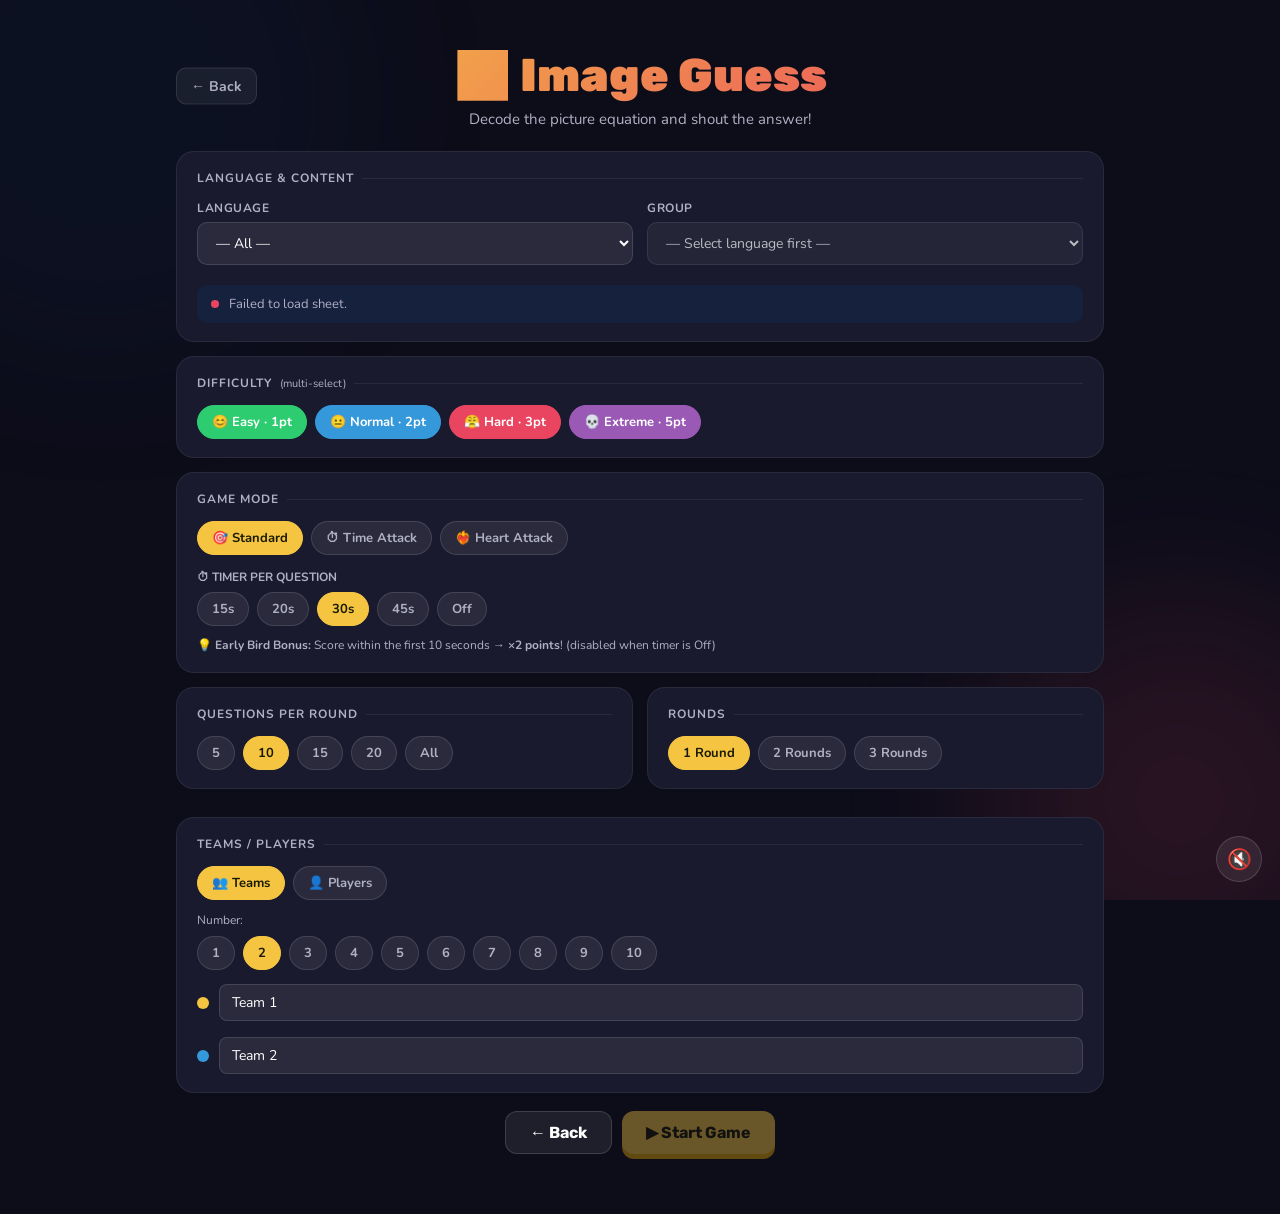
==== commit 732ccc2e: "Update index.html" ====
--- a/image-guess/index.html
+++ b/image-guess/index.html
@@ -1,312 +1,487 @@
-bash
-
-cat > /mnt/user-data/outputs/game-hub/image-guess/index.html << 'HTMLEOF'
 <!DOCTYPE html>
 <html lang="en">
 <head>
-  <meta charset="UTF-8"/>
-  <meta name="viewport" content="width=device-width, initial-scale=1"/>
-  <title>🖼️ Image Guess</title>
-  <link rel="preconnect" href="https://fonts.googleapis.com">
-  <link href="https://fonts.googleapis.com/css2?family=Nunito:wght@400;700;900&family=Rubik:wght@400;700;900&display=swap" rel="stylesheet">
-  <style>
-    *{box-sizing:border-box;margin:0;padding:0;}
-    :root{
-      --bg:#0d0d1a;--panel:#1a1a2e;--panel2:#16213e;
-      --primary:#f5c542;--primary2:#e0a800;
-      --accent:#e94560;--accent2:#c73652;
-      --green:#2ecc71;--blue:#3498db;
-      --text:#fff;--text2:#b0b0c3;
-    }
-    body{font-family:'Nunito',sans-serif;background:var(--bg);color:var(--text);min-height:100vh;overflow-x:hidden;}
-    .hidden{display:none!important;}
-    .wrap{max-width:920px;margin:0 auto;padding:20px 16px 60px;}
-    .bg-glow{position:fixed;inset:0;pointer-events:none;z-index:0;overflow:hidden;}
-    .bg-glow span{position:absolute;border-radius:50%;filter:blur(80px);opacity:.12;}
-    .bg-glow span:nth-child(1){width:500px;height:500px;background:#0f3460;top:-150px;left:-150px;}
-    .bg-glow span:nth-child(2){width:400px;height:400px;background:#e94560;bottom:-100px;right:-100px;}
-
-    /* Page title */
-    .page-title{text-align:center;padding:28px 0 22px;position:relative;z-index:1;}
-    .back-btn{position:absolute;left:0;top:50%;transform:translateY(-50%);display:inline-flex;align-items:center;gap:6px;color:var(--text2);font-size:14px;font-weight:700;text-decoration:none;padding:8px 14px;border-radius:10px;background:rgba(255,255,255,.06);border:1px solid rgba(255,255,255,.1);transition:all .15s;}
-    .back-btn:hover{background:rgba(255,255,255,.12);color:var(--text);}
-    .page-title h1{font-family:'Rubik',sans-serif;font-size:clamp(28px,5vw,46px);font-weight:900;background:linear-gradient(135deg,#f5c542,#e94560);-webkit-background-clip:text;-webkit-text-fill-color:transparent;background-clip:text;}
-    .page-title p{color:var(--text2);margin-top:6px;font-size:15px;}
-
-    /* Sections */
-    .section{background:var(--panel);border-radius:18px;border:1px solid rgba(255,255,255,.07);padding:18px 20px;margin-bottom:14px;position:relative;z-index:1;}
-    .sec-title{font-size:12px;font-weight:700;text-transform:uppercase;letter-spacing:1px;color:var(--text2);margin-bottom:14px;display:flex;align-items:center;gap:8px;}
-    .sec-title::after{content:'';flex:1;height:1px;background:rgba(255,255,255,.07);}
-    .settings-grid{display:grid;grid-template-columns:1fr 1fr;gap:14px;margin-bottom:14px;}
-    @media(max-width:580px){.settings-grid{grid-template-columns:1fr;}}
-
-    /* Pills */
-    .pill-row{display:flex;flex-wrap:wrap;gap:8px;}
-    .pill{padding:7px 14px;border-radius:50px;background:rgba(255,255,255,.07);border:1px solid rgba(255,255,255,.12);cursor:pointer;font-size:13px;font-weight:700;transition:all .15s;color:var(--text2);user-select:none;}
-    .pill.sel{background:var(--primary);color:#1a1a00;border-color:var(--primary);}
-    .pill:hover:not(.sel){background:rgba(255,255,255,.12);color:var(--text);}
-    /* Difficulty pills with accent colour when selected */
-    .pill.diff-easy.sel{background:#2ecc71;border-color:#2ecc71;color:#fff;}
-    .pill.diff-normal.sel{background:#3498db;border-color:#3498db;color:#fff;}
-    .pill.diff-hard.sel{background:#e94560;border-color:#e94560;color:#fff;}
-    .pill.diff-extreme.sel{background:#9b59b6;border-color:#9b59b6;color:#fff;}
-
-    /* Selects */
-    .styled-select{width:100%;padding:10px 14px;background:rgba(255,255,255,.07);border:1px solid rgba(255,255,255,.12);border-radius:10px;color:var(--text);font-family:'Nunito',sans-serif;font-size:14px;outline:none;transition:border-color .15s;margin-bottom:8px;cursor:pointer;}
-    .styled-select:focus{border-color:var(--primary);}
-    .styled-select option{background:#1a1a2e;}
-
-    /* Category cards */
-    .cat-grid{display:grid;grid-template-columns:repeat(auto-fill,minmax(130px,1fr));gap:8px;margin-top:8px;}
-    .cat-card{padding:10px 12px;background:var(--panel2);border-radius:10px;border:1px solid rgba(255,255,255,.07);cursor:pointer;display:flex;align-items:center;gap:8px;transition:all .15s;user-select:none;}
-    .cat-card.sel{border-color:var(--primary);background:rgba(245,197,66,.1);}
-    .cat-card:hover:not(.sel){border-color:rgba(255,255,255,.2);}
-    .cat-check{width:16px;height:16px;border-radius:4px;border:2px solid rgba(255,255,255,.2);flex-shrink:0;display:flex;align-items:center;justify-content:center;font-size:11px;}
-    .cat-card.sel .cat-check{background:var(--primary);border-color:var(--primary);color:#1a1a00;}
-    .cat-label{font-size:13px;font-weight:700;color:var(--text2);}
-    .cat-card.sel .cat-label{color:var(--text);}
-
-    /* Pool info bar */
-    .pool-bar{display:flex;align-items:center;gap:10px;padding:10px 14px;background:var(--panel2);border-radius:10px;margin-top:12px;font-size:13px;color:var(--text2);}
-    .pool-dot{width:8px;height:8px;border-radius:50%;background:#555;flex-shrink:0;}
-    .pool-dot.ok{background:var(--green);}
-    .pool-dot.warn{background:var(--primary);}
-    .pool-dot.err{background:var(--accent);}
-
-    /* Team inputs */
-    .team-inputs{display:flex;flex-direction:column;gap:8px;margin-top:10px;}
-    .team-row{display:flex;align-items:center;gap:10px;}
-    .team-dot{width:12px;height:12px;border-radius:50%;flex-shrink:0;}
-    .team-inp{flex:1;background:rgba(255,255,255,.07);border:1px solid rgba(255,255,255,.12);border-radius:8px;padding:8px 12px;color:var(--text);font-family:'Nunito',sans-serif;font-size:14px;outline:none;}
-    .team-inp:focus{border-color:var(--primary);}
-
-    /* Buttons */
-    .btn{display:inline-flex;align-items:center;justify-content:center;gap:7px;padding:11px 24px;font-family:'Rubik',sans-serif;font-size:16px;font-weight:700;border:none;border-radius:12px;cursor:pointer;transition:transform .15s,box-shadow .15s;text-decoration:none;}
-    .btn:hover{transform:translateY(-2px);}
-    .btn:active{transform:translateY(1px);}
-    .btn:disabled{opacity:.4;cursor:not-allowed;transform:none!important;}
-    .btn-primary{background:var(--primary);color:#1a1a00;box-shadow:0 5px 0 var(--primary2);}
-    .btn-ghost{background:rgba(255,255,255,.08);color:var(--text);border:1px solid rgba(255,255,255,.14);}
-    .btn-ghost:hover{background:rgba(255,255,255,.14);}
-    .btn-sm{padding:8px 16px;font-size:14px;}
-    .cta-row{display:flex;gap:10px;justify-content:center;padding-top:4px;position:relative;z-index:1;}
-
-    /* ── GAME SCREEN ── */
-    #screen-game{display:none;}
-    .score-bar{display:flex;gap:8px;justify-content:center;flex-wrap:wrap;margin-bottom:14px;}
-    .chip{background:var(--panel2);border:1px solid rgba(255,255,255,.08);border-radius:50px;padding:7px 14px;font-weight:700;font-size:14px;display:flex;align-items:center;gap:7px;}
-    .dot{width:9px;height:9px;border-radius:50%;display:inline-block;flex-shrink:0;}
-    .q-progress{height:4px;background:rgba(255,255,255,.07);border-radius:2px;margin-bottom:10px;overflow:hidden;}
-    .q-bar{height:100%;background:linear-gradient(90deg,#f5c542,#e94560);border-radius:2px;width:0;transition:width .4s;}
-    .q-counter-row{display:flex;align-items:center;justify-content:space-between;margin-bottom:12px;gap:8px;flex-wrap:wrap;}
-    .q-counter{font-size:13px;font-weight:700;color:var(--text2);}
-    .q-diff-badge{font-size:11px;font-weight:700;padding:3px 10px;border-radius:20px;text-transform:uppercase;letter-spacing:.5px;}
-    .diff-easy{background:rgba(46,204,113,.18);color:#2ecc71;}
-    .diff-normal{background:rgba(52,152,219,.18);color:#3498db;}
-    .diff-hard{background:rgba(233,69,96,.18);color:#e94560;}
-    .diff-extreme{background:rgba(155,89,182,.18);color:#9b59b6;}
-    .q-pool-remaining{font-size:12px;color:var(--text2);margin-left:auto;}
-
-    /* Image equation */
-    .eq-wrap{background:var(--panel);border-radius:20px;border:1px solid rgba(255,255,255,.07);padding:20px;margin-bottom:14px;display:flex;align-items:center;justify-content:center;flex-wrap:wrap;gap:12px;min-height:180px;position:relative;z-index:1;}
-    .eq-img-wrap{display:flex;flex-direction:column;align-items:center;gap:6px;}
-    .eq-img{width:clamp(90px,16vw,140px);height:clamp(90px,16vw,140px);object-fit:contain;border-radius:12px;background:var(--panel2);border:1px solid rgba(255,255,255,.08);display:block;}
-    /* "?" placeholder when image fails */
-    .eq-img-placeholder{width:clamp(90px,16vw,140px);height:clamp(90px,16vw,140px);border-radius:12px;background:var(--panel2);border:2px dashed rgba(255,255,255,.15);display:flex;align-items:center;justify-content:center;font-size:32px;color:rgba(255,255,255,.2);}
-    .eq-img-label{font-size:11px;color:var(--text2);font-weight:700;max-width:120px;text-align:center;overflow:hidden;text-overflow:ellipsis;white-space:nowrap;}
-    .eq-op{font-family:'Rubik',sans-serif;font-size:clamp(22px,4vw,34px);font-weight:900;color:rgba(255,255,255,.3);}
-    .eq-result{font-family:'Rubik',sans-serif;font-size:clamp(22px,4vw,34px);font-weight:900;color:var(--primary);}
-
-    /* Debug: show raw src on hover */
-    .eq-img:hover::after{content:attr(src);}
-
-    /* Answer / Hint */
-    .ans-hint-row{display:flex;gap:10px;justify-content:center;margin-bottom:12px;flex-wrap:wrap;}
-    .ans-box{font-family:'Rubik',sans-serif;font-size:clamp(24px,5vw,42px);font-weight:900;color:var(--primary);text-align:center;background:var(--panel);border-radius:14px;padding:14px 28px;border:2px solid rgba(245,197,66,.3);animation:pop .4s;}
-    .hint-box{font-size:15px;color:var(--text2);background:var(--panel);border-radius:14px;padding:12px 20px;text-align:center;line-height:1.5;border:1px solid rgba(255,255,255,.07);max-width:420px;}
-
-    /* Team buttons */
-    .team-btns{display:grid;grid-template-columns:repeat(auto-fit,minmax(150px,1fr));gap:10px;margin:12px 0;}
-    .tsb{padding:16px 12px;border-radius:14px;border:none;font-family:'Rubik',sans-serif;font-size:16px;font-weight:700;cursor:pointer;transition:transform .15s;box-shadow:0 4px 0 rgba(0,0,0,.3);display:flex;align-items:center;justify-content:space-between;}
-    .tsb:hover{transform:translateY(-2px);}
-    .tsb:active{transform:translateY(1px);}
-    .tsb:disabled{opacity:.4;cursor:not-allowed;transform:none;}
-    .tsb-pts{background:rgba(0,0,0,.2);padding:3px 10px;border-radius:8px;font-size:13px;}
-
-    /* Controls */
-    .ctrl-row{display:flex;gap:10px;justify-content:center;flex-wrap:wrap;}
-
-    /* Timer */
-    .hub-timer{position:fixed;top:16px;right:20px;font-family:'Rubik',sans-serif;font-size:46px;font-weight:900;background:var(--panel);color:var(--text);padding:7px 18px;border-radius:14px;z-index:999;min-width:100px;text-align:center;border:2px solid rgba(255,255,255,.1);}
-    .hub-timer.warn{color:var(--accent);border-color:var(--accent);animation:pulse .6s infinite;}
-
-    /* Time Attack wait */
-    .ta-wait{text-align:center;padding:40px 20px;color:var(--text2);font-size:18px;line-height:1.7;}
-    .ta-wait strong{display:block;font-family:'Rubik',sans-serif;font-size:28px;color:var(--text);margin-bottom:8px;}
-
-    /* END */
-    #screen-end{display:none;text-align:center;padding-top:20px;}
-    #screen-end h2{font-family:'Rubik',sans-serif;font-size:40px;font-weight:900;background:linear-gradient(135deg,#f5c542,#e94560);-webkit-background-clip:text;-webkit-text-fill-color:transparent;background-clip:text;margin-bottom:8px;}
-    .sub{color:var(--text2);margin-bottom:24px;}
-    .lb{list-style:none;max-width:460px;margin:0 auto 28px;background:var(--panel);border-radius:18px;padding:18px 20px;border:1px solid rgba(255,255,255,.07);}
-    .lb li{display:flex;align-items:center;gap:12px;padding:11px 12px;margin:4px 0;background:var(--panel2);border-radius:10px;font-size:16px;font-weight:700;animation:slideIn .4s both;}
-    .lb li:nth-child(1){background:rgba(245,197,66,.18);border:1px solid rgba(245,197,66,.35);}
-    .lb li:nth-child(2){background:rgba(180,180,200,.1);}
-    .lb li:nth-child(3){background:rgba(205,127,50,.12);}
-    .lb-score{margin-left:auto;color:var(--primary);font-size:20px;}
-
-    @keyframes pop{0%{transform:scale(.85)}60%{transform:scale(1.08)}100%{transform:scale(1)}}
-    @keyframes pulse{0%,100%{transform:scale(1)}50%{transform:scale(1.05)}}
-    @keyframes confetti-fall{to{transform:translateY(110vh) rotate(720deg);opacity:0;}}
-    @keyframes slideIn{from{opacity:0;transform:translateX(-14px)}to{opacity:1;transform:none}}
-  </style>
+<meta charset="UTF-8"/>
+<meta name="viewport" content="width=device-width,initial-scale=1"/>
+<title>🖼️ Image Guess</title>
+<link rel="preconnect" href="https://fonts.googleapis.com">
+<link href="https://fonts.googleapis.com/css2?family=Nunito:wght@400;700;900&family=Rubik:wght@400;700;900&display=swap" rel="stylesheet">
+<style>
+*{box-sizing:border-box;margin:0;padding:0;}
+:root{
+  --bg:#0d0d1a;--panel:#1a1a2e;--panel2:#16213e;
+  --primary:#f5c542;--primary2:#e0a800;
+  --accent:#e94560;--accent2:#c73652;
+  --green:#2ecc71;--blue:#3498db;--purple:#9b59b6;
+  --text:#fff;--text2:#b0b0c3;
+}
+body{font-family:'Nunito',sans-serif;background:var(--bg);color:var(--text);min-height:100vh;overflow-x:hidden;}
+.hidden{display:none!important;}
+.wrap{max-width:960px;margin:0 auto;padding:20px 16px 60px;}
+.bg-glow{position:fixed;inset:0;pointer-events:none;z-index:0;overflow:hidden;}
+.bg-glow span{position:absolute;border-radius:50%;filter:blur(80px);opacity:.12;}
+.bg-glow span:nth-child(1){width:500px;height:500px;background:#0f3460;top:-150px;left:-150px;}
+.bg-glow span:nth-child(2){width:400px;height:400px;background:#e94560;bottom:-100px;right:-100px;}
+
+/* ── Page title ── */
+.page-title{text-align:center;padding:28px 0 22px;position:relative;z-index:1;}
+.back-btn{position:absolute;left:0;top:50%;transform:translateY(-50%);display:inline-flex;align-items:center;gap:6px;color:var(--text2);font-size:14px;font-weight:700;text-decoration:none;padding:8px 14px;border-radius:10px;background:rgba(255,255,255,.06);border:1px solid rgba(255,255,255,.1);transition:all .15s;}
+.back-btn:hover{background:rgba(255,255,255,.12);color:var(--text);}
+.page-title h1{font-family:'Rubik',sans-serif;font-size:clamp(28px,5vw,46px);font-weight:900;background:linear-gradient(135deg,#f5c542,#e94560);-webkit-background-clip:text;-webkit-text-fill-color:transparent;background-clip:text;}
+.page-title p{color:var(--text2);margin-top:6px;font-size:15px;}
+
+/* ── Section ── */
+.section{background:var(--panel);border-radius:18px;border:1px solid rgba(255,255,255,.07);padding:18px 20px;margin-bottom:14px;position:relative;z-index:1;}
+.sec-title{font-size:12px;font-weight:700;text-transform:uppercase;letter-spacing:1px;color:var(--text2);margin-bottom:14px;display:flex;align-items:center;gap:8px;}
+.sec-title::after{content:'';flex:1;height:1px;background:rgba(255,255,255,.07);}
+.settings-grid{display:grid;grid-template-columns:1fr 1fr;gap:14px;margin-bottom:14px;}
+@media(max-width:580px){.settings-grid{grid-template-columns:1fr;}}
+
+/* ── Pills ── */
+.pill-row{display:flex;flex-wrap:wrap;gap:8px;}
+.pill{padding:7px 14px;border-radius:50px;background:rgba(255,255,255,.07);border:1px solid rgba(255,255,255,.12);cursor:pointer;font-size:13px;font-weight:700;transition:all .15s;color:var(--text2);user-select:none;}
+.pill.sel{background:var(--primary);color:#1a1a00;border-color:var(--primary);}
+.pill:hover:not(.sel){background:rgba(255,255,255,.12);color:var(--text);}
+.pill.diff-easy.sel{background:#2ecc71;border-color:#2ecc71;color:#fff;}
+.pill.diff-normal.sel{background:#3498db;border-color:#3498db;color:#fff;}
+.pill.diff-hard.sel{background:#e94560;border-color:#e94560;color:#fff;}
+.pill.diff-extreme.sel{background:#9b59b6;border-color:#9b59b6;color:#fff;}
+.pill.mode-ha.sel{background:linear-gradient(135deg,#e94560,#9b59b6);border:none;color:#fff;}
+
+/* ── Selects ── */
+.styled-select{width:100%;padding:10px 14px;background:rgba(255,255,255,.07);border:1px solid rgba(255,255,255,.12);border-radius:10px;color:var(--text);font-family:'Nunito',sans-serif;font-size:14px;outline:none;transition:border-color .15s;margin-bottom:8px;cursor:pointer;}
+.styled-select:focus{border-color:var(--primary);}
+.styled-select option{background:#1a1a2e;}
+
+/* ── Category cards ── */
+.cat-grid{display:grid;grid-template-columns:repeat(auto-fill,minmax(130px,1fr));gap:8px;margin-top:8px;}
+.cat-card{padding:10px 12px;background:var(--panel2);border-radius:10px;border:1px solid rgba(255,255,255,.07);cursor:pointer;display:flex;align-items:center;gap:8px;transition:all .15s;user-select:none;}
+.cat-card.sel{border-color:var(--primary);background:rgba(245,197,66,.1);}
+.cat-card:hover:not(.sel){border-color:rgba(255,255,255,.2);}
+.cat-check{width:16px;height:16px;border-radius:4px;border:2px solid rgba(255,255,255,.2);flex-shrink:0;display:flex;align-items:center;justify-content:center;font-size:11px;}
+.cat-card.sel .cat-check{background:var(--primary);border-color:var(--primary);color:#1a1a00;}
+.cat-label{font-size:13px;font-weight:700;color:var(--text2);}
+.cat-card.sel .cat-label{color:var(--text);}
+
+/* ── Pool bar ── */
+.pool-bar{display:flex;align-items:center;gap:10px;padding:10px 14px;background:var(--panel2);border-radius:10px;margin-top:12px;font-size:13px;color:var(--text2);}
+.pool-dot{width:8px;height:8px;border-radius:50%;background:#555;flex-shrink:0;}
+.pool-dot.ok{background:var(--green);}
+.pool-dot.warn{background:var(--primary);}
+.pool-dot.err{background:var(--accent);}
+
+/* ── Team/Player inputs ── */
+.team-type-row{display:flex;gap:8px;margin-bottom:12px;}
+.team-inputs{display:flex;flex-direction:column;gap:8px;margin-top:6px;}
+.team-row{display:flex;align-items:center;gap:10px;}
+.team-dot{width:12px;height:12px;border-radius:50%;flex-shrink:0;}
+.team-inp{flex:1;background:rgba(255,255,255,.07);border:1px solid rgba(255,255,255,.12);border-radius:8px;padding:8px 12px;color:var(--text);font-family:'Nunito',sans-serif;font-size:14px;outline:none;}
+.team-inp:focus{border-color:var(--primary);}
+
+/* ── Time Attack extra settings ── */
+.ta-player-diff{background:var(--panel2);border-radius:12px;padding:12px 14px;margin-top:10px;}
+.ta-player-diff-row{display:flex;align-items:center;gap:10px;padding:7px 0;border-bottom:1px solid rgba(255,255,255,.05);}
+.ta-player-diff-row:last-child{border-bottom:none;}
+.ta-player-name{font-weight:700;font-size:14px;min-width:90px;}
+.ta-diff-select{background:rgba(255,255,255,.07);border:1px solid rgba(255,255,255,.1);border-radius:8px;padding:5px 10px;color:var(--text);font-family:'Nunito',sans-serif;font-size:13px;outline:none;cursor:pointer;}
+.ta-order-row{display:flex;flex-wrap:wrap;gap:8px;margin-top:10px;}
+.ta-order-chip{padding:7px 14px;border-radius:50px;background:rgba(255,255,255,.07);border:2px solid rgba(255,255,255,.1);cursor:grab;font-size:13px;font-weight:700;user-select:none;transition:all .15s;}
+.ta-order-chip.dragging{opacity:.5;cursor:grabbing;}
+.ta-order-chip:hover{border-color:rgba(255,255,255,.3);}
+
+/* ── Buttons ── */
+.btn{display:inline-flex;align-items:center;justify-content:center;gap:7px;padding:11px 24px;font-family:'Rubik',sans-serif;font-size:16px;font-weight:700;border:none;border-radius:12px;cursor:pointer;transition:transform .15s,box-shadow .15s;text-decoration:none;}
+.btn:hover{transform:translateY(-2px);}
+.btn:active{transform:translateY(1px);}
+.btn:disabled{opacity:.4;cursor:not-allowed;transform:none!important;}
+.btn-primary{background:var(--primary);color:#1a1a00;box-shadow:0 5px 0 var(--primary2);}
+.btn-ghost{background:rgba(255,255,255,.08);color:var(--text);border:1px solid rgba(255,255,255,.14);}
+.btn-ghost:hover{background:rgba(255,255,255,.14);}
+.btn-sm{padding:8px 16px;font-size:14px;}
+.cta-row{display:flex;gap:10px;justify-content:center;padding-top:4px;position:relative;z-index:1;}
+.bgm-btn{position:fixed;bottom:18px;right:18px;z-index:900;width:46px;height:46px;border-radius:50%;padding:0;font-size:20px;background:rgba(255,255,255,.08);border:1px solid rgba(255,255,255,.15);backdrop-filter:blur(6px);}
+
+/* ══════════════ GAME SCREEN ══════════════ */
+#screen-game{display:none;}
+
+/* Score bar */
+.score-bar{display:flex;gap:8px;justify-content:center;flex-wrap:wrap;margin-bottom:12px;}
+.chip{background:var(--panel2);border:1px solid rgba(255,255,255,.08);border-radius:50px;padding:7px 16px;font-weight:700;font-size:14px;display:flex;align-items:center;gap:7px;transition:all .2s;}
+.chip.active-team{border-color:var(--primary);background:rgba(245,197,66,.15);transform:scale(1.06);}
+.chip.used-turn{opacity:.5;}
+.dot{width:9px;height:9px;border-radius:50%;display:inline-block;flex-shrink:0;}
+
+/* Progress */
+.q-progress{height:4px;background:rgba(255,255,255,.07);border-radius:2px;margin-bottom:10px;overflow:hidden;}
+.q-bar{height:100%;background:linear-gradient(90deg,#f5c542,#e94560);border-radius:2px;width:0;transition:width .4s;}
+.q-counter-row{display:flex;align-items:center;gap:8px;margin-bottom:10px;flex-wrap:wrap;}
+.q-counter{font-size:14px;font-weight:700;color:var(--text2);}
+.round-badge{font-size:12px;font-weight:700;padding:3px 10px;border-radius:20px;background:rgba(255,255,255,.08);color:var(--text2);}
+.q-diff-badge{font-size:12px;font-weight:700;padding:3px 12px;border-radius:20px;text-transform:uppercase;letter-spacing:.5px;}
+.diff-easy{background:rgba(46,204,113,.18);color:#2ecc71;}
+.diff-normal{background:rgba(52,152,219,.18);color:#3498db;}
+.diff-hard{background:rgba(233,69,96,.18);color:#e94560;}
+.diff-extreme{background:rgba(155,89,182,.18);color:#9b59b6;}
+.q-unseen{font-size:12px;color:var(--text2);margin-left:auto;}
+
+/* Answer — BIG & BOLD */
+.ans-box{
+  font-family:'Rubik',sans-serif;
+  font-size:clamp(32px,6vw,60px);
+  font-weight:900;
+  color:var(--primary);
+  text-align:center;
+  background:var(--panel);
+  border-radius:16px;
+  padding:18px 36px;
+  border:3px solid rgba(245,197,66,.4);
+  animation:pop .4s;
+  letter-spacing:-1px;
+  text-shadow:0 0 30px rgba(245,197,66,.4);
+  width:100%;
+}
+.hint-box{font-size:16px;color:var(--text2);background:var(--panel);border-radius:14px;padding:12px 20px;text-align:center;line-height:1.5;border:1px solid rgba(255,255,255,.07);width:100%;}
+.ans-hint-area{margin-bottom:12px;display:flex;flex-direction:column;gap:8px;}
+
+/* Bonus x2 badge */
+.bonus-banner{
+  display:flex;align-items:center;justify-content:center;gap:10px;
+  padding:8px 0;margin-bottom:8px;
+}
+.bonus-chip{
+  display:inline-flex;align-items:center;gap:7px;
+  background:linear-gradient(135deg,#f5c542,#e67e22);
+  color:#1a1a00;font-family:'Rubik',sans-serif;font-weight:900;font-size:20px;
+  padding:8px 20px;border-radius:50px;
+  box-shadow:0 4px 20px rgba(245,197,66,.4);
+  animation:bonusPulse 1.2s ease-in-out infinite;
+}
+.bonus-icon{font-size:22px;animation:bonusIconBounce 1.2s ease-in-out infinite;}
+@keyframes bonusPulse{0%,100%{transform:scale(1);box-shadow:0 4px 20px rgba(245,197,66,.4);}50%{transform:scale(1.05);box-shadow:0 6px 28px rgba(245,197,66,.7);}}
+@keyframes bonusIconBounce{0%,100%{transform:scale(1);}50%{transform:scale(1.3);}}
+
+/* Image equation */
+.eq-wrap{
+  background:#fff;border-radius:20px;
+  border:1px solid rgba(255,255,255,.1);
+  padding:20px;margin-bottom:12px;
+  display:flex;align-items:center;justify-content:center;flex-wrap:wrap;
+  gap:14px;min-height:170px;position:relative;z-index:1;
+}
+.eq-img-wrap{display:flex;flex-direction:column;align-items:center;gap:0;}
+.eq-img{
+  width:clamp(90px,16vw,145px);height:clamp(90px,16vw,145px);
+  object-fit:contain;border-radius:10px;
+  background:#fff;display:block;
+}
+.eq-img-placeholder{
+  width:clamp(90px,16vw,145px);height:clamp(90px,16vw,145px);
+  border-radius:10px;background:#f0f0f0;
+  border:2px dashed #ccc;display:flex;align-items:center;
+  justify-content:center;font-size:28px;color:#bbb;
+}
+.eq-op{font-family:'Rubik',sans-serif;font-size:clamp(22px,4vw,36px);font-weight:900;color:#333;}
+.eq-result{font-family:'Rubik',sans-serif;font-size:clamp(22px,4vw,36px);font-weight:900;color:var(--accent);}
+
+/* Team scoring buttons */
+.team-btns{display:grid;grid-template-columns:repeat(auto-fit,minmax(140px,1fr));gap:10px;margin:10px 0;}
+.tsb{padding:14px 10px;border-radius:14px;border:none;font-family:'Rubik',sans-serif;font-size:15px;font-weight:700;cursor:pointer;transition:transform .15s;box-shadow:0 4px 0 rgba(0,0,0,.3);display:flex;align-items:center;justify-content:space-between;gap:6px;}
+.tsb:hover{transform:translateY(-2px);}
+.tsb:active{transform:translateY(1px);}
+.tsb:disabled{opacity:.4;cursor:not-allowed;transform:none;}
+.tsb.used{opacity:.45;text-decoration:line-through;}
+.tsb-pts{background:rgba(0,0,0,.2);padding:3px 9px;border-radius:8px;font-size:12px;white-space:nowrap;}
+
+/* Heart Attack: active player highlight */
+.ha-target-banner{
+  text-align:center;margin-bottom:10px;padding:12px 16px;
+  background:linear-gradient(135deg,rgba(233,69,96,.2),rgba(155,89,182,.2));
+  border:1px solid rgba(233,69,96,.3);border-radius:14px;
+}
+.ha-target-banner .ha-label{font-size:13px;color:var(--text2);font-weight:700;text-transform:uppercase;letter-spacing:1px;margin-bottom:4px;}
+.ha-target-banner .ha-name{font-family:'Rubik',sans-serif;font-size:28px;font-weight:900;color:var(--accent);}
+.ha-deduct-note{font-size:12px;color:var(--text2);margin-top:4px;}
+
+/* Controls */
+.ctrl-row{display:flex;gap:10px;justify-content:center;flex-wrap:wrap;}
+
+/* Timer */
+.hub-timer{
+  position:fixed;top:16px;right:20px;
+  font-family:'Rubik',sans-serif;font-size:44px;font-weight:900;
+  background:var(--panel);color:var(--text);
+  padding:8px 20px;border-radius:14px;z-index:999;
+  min-width:110px;text-align:center;
+  border:2px solid rgba(255,255,255,.1);
+  box-shadow:0 4px 20px rgba(0,0,0,.4);
+}
+.hub-timer.warn{color:var(--accent);border-color:var(--accent);animation:timerWarn .5s infinite;}
+.hub-timer.done{color:#fff;border-color:#fff;}
+@keyframes timerWarn{
+  0%{transform:scale(1);box-shadow:0 4px 20px rgba(0,0,0,.4);}
+  50%{transform:scale(1.08);box-shadow:0 4px 40px rgba(233,69,96,.6);}
+  100%{transform:scale(1);box-shadow:0 4px 20px rgba(0,0,0,.4);}
+}
+
+/* Time-up overlay */
+.timeup-overlay{
+  position:fixed;inset:0;z-index:9998;pointer-events:none;
+  display:flex;align-items:center;justify-content:center;
+}
+.timeup-text{
+  font-family:'Rubik',sans-serif;font-size:clamp(60px,15vw,140px);font-weight:900;
+  color:var(--accent);text-shadow:0 0 60px rgba(233,69,96,.8);
+  animation:timeupPop .6s both;pointer-events:none;
+}
+@keyframes timeupPop{0%{transform:scale(0) rotate(-20deg);opacity:0;}60%{transform:scale(1.2) rotate(3deg);}100%{transform:scale(1) rotate(0);opacity:1;}}
+
+/* TA wait screen */
+.ta-wait{text-align:center;padding:36px 20px;color:var(--text2);font-size:18px;line-height:1.7;}
+.ta-wait strong{display:block;font-family:'Rubik',sans-serif;font-size:30px;color:var(--text);margin-bottom:8px;}
+.ta-wait .ta-diff-info{display:inline-block;margin-top:8px;font-size:14px;padding:5px 14px;border-radius:20px;background:rgba(255,255,255,.08);}
+
+/* End screen */
+#screen-end{display:none;text-align:center;padding-top:20px;}
+#screen-end h2{font-family:'Rubik',sans-serif;font-size:40px;font-weight:900;background:linear-gradient(135deg,#f5c542,#e94560);-webkit-background-clip:text;-webkit-text-fill-color:transparent;background-clip:text;margin-bottom:8px;}
+.sub{color:var(--text2);margin-bottom:24px;}
+.lb{list-style:none;max-width:500px;margin:0 auto 28px;background:var(--panel);border-radius:18px;padding:18px 20px;border:1px solid rgba(255,255,255,.07);}
+.lb li{display:flex;align-items:center;gap:12px;padding:11px 12px;margin:4px 0;background:var(--panel2);border-radius:10px;font-size:16px;font-weight:700;animation:slideIn .4s both;}
+.lb li:nth-child(1){background:rgba(245,197,66,.18);border:1px solid rgba(245,197,66,.35);}
+.lb li:nth-child(2){background:rgba(180,180,200,.1);}
+.lb li:nth-child(3){background:rgba(205,127,50,.12);}
+.lb-score{margin-left:auto;color:var(--primary);font-size:20px;}
+
+/* Screen shake */
+@keyframes screenShake{0%,100%{transform:none}10%{transform:translate(-6px,4px) rotate(-1deg)}20%{transform:translate(6px,-4px) rotate(1deg)}30%{transform:translate(-5px,3px)}40%{transform:translate(5px,-3px)}50%{transform:translate(-3px,2px)}60%{transform:translate(3px,-2px)}70%,90%{transform:none}}
+.shake{animation:screenShake .6s both;}
+
+@keyframes pop{0%{transform:scale(.85)}60%{transform:scale(1.08)}100%{transform:scale(1)}}
+@keyframes pulse{0%,100%{transform:scale(1)}50%{transform:scale(1.05)}}
+@keyframes confetti-fall{to{transform:translateY(110vh) rotate(720deg);opacity:0;}}
+@keyframes slideIn{from{opacity:0;transform:translateX(-14px)}to{opacity:1;transform:none}}
+</style>
 </head>
 <body>
 <div class="bg-glow"><span></span><span></span></div>
+
+<!-- BGM button (fixed) -->
+<button class="btn bgm-btn" id="bgm-btn" title="Toggle BGM">🔇</button>
+
 <div class="wrap">
 
-<!-- ═══════════ SETUP ═══════════ -->
+<!-- ══════════════════════ SETUP ══════════════════════ -->
 <div id="screen-setup">
 
-  <div class="page-title">
-    <a href="../index.html" class="back-btn">← Back</a>
-    <h1>🖼️ Image Guess</h1>
-    <p>Decode the picture equation and shout the answer!</p>
-  </div>
-
-  <!-- Language & Group -->
+<div class="page-title">
+  <a href="../index.html" class="back-btn">← Back</a>
+  <h1>🖼️ Image Guess</h1>
+  <p>Decode the picture equation and shout the answer!</p>
+</div>
+
+<!-- Language & Group -->
+<div class="section">
+  <div class="sec-title">Language &amp; Content</div>
+  <div class="settings-grid" style="margin-bottom:0;">
+    <div>
+      <label style="font-size:12px;color:var(--text2);font-weight:700;text-transform:uppercase;letter-spacing:.5px;display:block;margin-bottom:6px;">Language</label>
+      <select class="styled-select" id="lang-sel">
+        <option value="">— All —</option>
+        <option value="zh">中文</option>
+        <option value="th">ไทย</option>
+      </select>
+    </div>
+    <div>
+      <label style="font-size:12px;color:var(--text2);font-weight:700;text-transform:uppercase;letter-spacing:.5px;display:block;margin-bottom:6px;">Group</label>
+      <select class="styled-select" id="group-sel" disabled>
+        <option value="">— Select language first —</option>
+      </select>
+    </div>
+  </div>
+  <div id="cat-wrap" class="hidden">
+    <label style="font-size:12px;color:var(--text2);font-weight:700;text-transform:uppercase;letter-spacing:.5px;display:block;margin:12px 0 8px;">Categories</label>
+    <div class="cat-grid" id="cat-grid"></div>
+  </div>
+  <div class="pool-bar" id="pool-bar"><div class="pool-dot warn" id="pool-dot"></div><span id="pool-text">Loading questions…</span></div>
+</div>
+
+<!-- Difficulty -->
+<div class="section">
+  <div class="sec-title">Difficulty <span style="font-weight:400;text-transform:none;letter-spacing:0;font-size:11px;">(multi-select)</span></div>
+  <div class="pill-row" id="diff-opts">
+    <div class="pill diff-easy sel"    data-val="easy">😊 Easy · 1pt</div>
+    <div class="pill diff-normal sel"  data-val="normal">😐 Normal · 2pt</div>
+    <div class="pill diff-hard sel"    data-val="hard">😤 Hard · 3pt</div>
+    <div class="pill diff-extreme sel" data-val="extreme">💀 Extreme · 5pt</div>
+  </div>
+</div>
+
+<!-- Game Mode -->
+<div class="section">
+  <div class="sec-title">Game Mode</div>
+  <div class="pill-row" id="mode-opts">
+    <div class="pill sel" data-val="standard">🎯 Standard</div>
+    <div class="pill" data-val="timeAttack">⏱ Time Attack</div>
+    <div class="pill mode-ha" data-val="heartAttack">❤️‍🔥 Heart Attack</div>
+  </div>
+
+  <!-- Standard sub -->
+  <div id="std-sub" style="margin-top:14px;">
+    <p style="font-size:12px;color:var(--text2);font-weight:700;margin-bottom:7px;">⏱ TIMER PER QUESTION</p>
+    <div class="pill-row" id="pq-opts">
+      <div class="pill" data-val="15">15s</div>
+      <div class="pill" data-val="20">20s</div>
+      <div class="pill sel" data-val="30">30s</div>
+      <div class="pill" data-val="45">45s</div>
+      <div class="pill" data-val="0">Off</div>
+    </div>
+    <p style="font-size:12px;color:var(--text2);margin-top:10px;line-height:1.5;">
+      💡 <strong>Early Bird Bonus:</strong> Score within the first 10 seconds → <strong>×2 points</strong>! (disabled when timer is Off)
+    </p>
+  </div>
+
+  <!-- Time Attack sub -->
+  <div id="ta-sub" style="display:none;margin-top:14px;">
+    <p style="font-size:12px;color:var(--text2);font-weight:700;margin-bottom:7px;">TOTAL TIME PER PLAYER</p>
+    <div class="pill-row" id="total-opts">
+      <div class="pill" data-val="180">3 min</div>
+      <div class="pill sel" data-val="300">5 min</div>
+      <div class="pill" data-val="600">10 min</div>
+    </div>
+    <p style="font-size:12px;color:var(--text2);font-weight:700;margin:12px 0 7px;">PLAY ORDER</p>
+    <div class="pill-row" id="ta-order-opts">
+      <div class="pill sel" data-val="sequence">Sequential (1→2→3…)</div>
+      <div class="pill" data-val="custom">Custom Order</div>
+    </div>
+    <div id="ta-order-drag" style="display:none;margin-top:10px;">
+      <p style="font-size:12px;color:var(--text2);margin-bottom:8px;">Drag to reorder play sequence:</p>
+      <div class="ta-order-row" id="ta-drag-row"></div>
+    </div>
+    <p style="font-size:12px;color:var(--text2);font-weight:700;margin:12px 0 7px;">DIFFICULTY PER PLAYER</p>
+    <div class="ta-player-diff" id="ta-player-diff-wrap">
+      <p style="font-size:12px;color:var(--text2);">Set teams/players first below, then difficulty will appear here.</p>
+    </div>
+  </div>
+
+  <!-- Heart Attack sub -->
+  <div id="ha-sub" style="display:none;margin-top:14px;">
+    <p style="font-size:12px;color:var(--text2);font-weight:700;margin-bottom:7px;">⏱ TIME TO ANSWER (per question)</p>
+    <div class="pill-row" id="ha-time-opts">
+      <div class="pill" data-val="10">10s</div>
+      <div class="pill sel" data-val="15">15s</div>
+      <div class="pill" data-val="20">20s</div>
+      <div class="pill" data-val="30">30s</div>
+    </div>
+    <p style="font-size:12px;color:var(--text2);margin-top:10px;line-height:1.5;">
+      ❤️ Each player starts with <strong>10 pts</strong>. Random player is called each round.<br>
+      No answer in time → <strong>−1 pt</strong>. Correct answer → <strong>+difficulty points</strong>.
+    </p>
+  </div>
+</div>
+
+<!-- Questions & Rounds -->
+<div class="settings-grid">
   <div class="section">
-    <div class="sec-title">Language &amp; Content Group</div>
-    <div class="settings-grid" style="margin-bottom:0;">
-      <div>
-        <label style="font-size:12px;color:var(--text2);font-weight:700;letter-spacing:.5px;text-transform:uppercase;display:block;margin-bottom:6px;">Language</label>
-        <select class="styled-select" id="lang-sel">
-          <option value="">— All Languages —</option>
-          <option value="zh">中文</option>
-          <option value="th">ไทย</option>
-        </select>
-      </div>
-      <div>
-        <label style="font-size:12px;color:var(--text2);font-weight:700;letter-spacing:.5px;text-transform:uppercase;display:block;margin-bottom:6px;">Group</label>
-        <select class="styled-select" id="group-sel" disabled>
-          <option value="">— Select language first —</option>
-        </select>
-      </div>
+    <div class="sec-title">Questions per Round</div>
+    <div class="pill-row" id="q-opts">
+      <div class="pill" data-val="5">5</div>
+      <div class="pill sel" data-val="10">10</div>
+      <div class="pill" data-val="15">15</div>
+      <div class="pill" data-val="20">20</div>
+      <div class="pill" data-val="999">All</div>
     </div>
-    <div id="cat-wrap" class="hidden">
-      <label style="font-size:12px;color:var(--text2);font-weight:700;letter-spacing:.5px;text-transform:uppercase;display:block;margin:12px 0 8px;">Categories</label>
-      <div class="cat-grid" id="cat-grid"></div>
+  </div>
+  <div class="section">
+    <div class="sec-title">Rounds</div>
+    <div class="pill-row" id="round-opts">
+      <div class="pill sel" data-val="1">1 Round</div>
+      <div class="pill" data-val="2">2 Rounds</div>
+      <div class="pill" data-val="3">3 Rounds</div>
     </div>
-
-    <!-- Pool info -->
-    <div class="pool-bar" id="pool-bar">
-      <div class="pool-dot" id="pool-dot"></div>
-      <span id="pool-text">Loading questions…</span>
-    </div>
-  </div>
-
-  <!-- Difficulty -->
-  <div class="section">
-    <div class="sec-title">Difficulty <span style="font-weight:400;text-transform:none;letter-spacing:0;font-size:11px;margin-left:4px;">(select one or more)</span></div>
-    <div class="pill-row" id="diff-opts">
-      <div class="pill diff-easy sel"   data-val="easy">😊 Easy</div>
-      <div class="pill diff-normal sel" data-val="normal">😐 Normal</div>
-      <div class="pill diff-hard sel"   data-val="hard">😤 Hard</div>
-      <div class="pill diff-extreme sel" data-val="extreme">💀 Extreme</div>
-    </div>
-    <div style="margin-top:10px;font-size:12px;color:var(--text2);">
-      Points: Easy = 1 · Normal = 2 · Hard = 3 · Extreme = 5
-    </div>
-  </div>
-
-  <!-- Mode & Settings -->
-  <div class="settings-grid">
-    <div class="section">
-      <div class="sec-title">Game Mode</div>
-      <div class="pill-row" id="mode-opts">
-        <div class="pill sel" data-val="standard">Standard</div>
-        <div class="pill" data-val="timeAttack">Time Attack</div>
-      </div>
-      <div id="std-sub" style="margin-top:12px;">
-        <p style="font-size:12px;color:var(--text2);margin-bottom:7px;font-weight:700;">TIMER PER QUESTION</p>
-        <div class="pill-row" id="pq-opts">
-          <div class="pill" data-val="15">15s</div>
-          <div class="pill" data-val="20">20s</div>
-          <div class="pill sel" data-val="30">30s</div>
-          <div class="pill" data-val="45">45s</div>
-          <div class="pill" data-val="0">Off</div>
-        </div>
-      </div>
-      <div id="ta-sub" style="display:none;margin-top:12px;">
-        <p style="font-size:12px;color:var(--text2);margin-bottom:7px;font-weight:700;">TOTAL TIME PER TEAM</p>
-        <div class="pill-row" id="total-opts">
-          <div class="pill" data-val="180">3 min</div>
-          <div class="pill sel" data-val="300">5 min</div>
-          <div class="pill" data-val="600">10 min</div>
-        </div>
-      </div>
-    </div>
-    <div class="section">
-      <div class="sec-title">Questions per Round</div>
-      <div class="pill-row" id="q-opts">
-        <div class="pill" data-val="5">5</div>
-        <div class="pill sel" data-val="10">10</div>
-        <div class="pill" data-val="15">15</div>
-        <div class="pill" data-val="20">20</div>
-        <div class="pill" data-val="999">All</div>
-      </div>
-    </div>
-  </div>
-
-  <!-- Teams -->
-  <div class="section">
-    <div class="sec-title">Teams</div>
-    <div class="pill-row" id="team-opts">
-      <div class="pill" data-val="1">1</div>
-      <div class="pill sel" data-val="2">2</div>
-      <div class="pill" data-val="3">3</div>
-      <div class="pill" data-val="4">4</div>
-      <div class="pill" data-val="5">5</div>
-      <div class="pill" data-val="6">6</div>
-    </div>
-    <div class="team-inputs" id="team-inputs"></div>
-  </div>
-
-  <div class="cta-row">
-    <a href="../index.html" class="btn btn-ghost" style="text-decoration:none">← Back</a>
-    <button class="btn btn-primary" id="start-btn" disabled>▶ Start Game</button>
-  </div>
-
-</div><!-- /setup -->
-
-<!-- ═══════════ GAME ═══════════ -->
+  </div>
+</div>
+
+<!-- Teams / Players -->
+<div class="section">
+  <div class="sec-title">Teams / Players</div>
+  <div class="team-type-row">
+    <div class="pill sel" data-val="team" id="type-team" onclick="setEntityType('team')">👥 Teams</div>
+    <div class="pill" data-val="player" id="type-player" onclick="setEntityType('player')">👤 Players</div>
+  </div>
+  <p style="font-size:12px;color:var(--text2);margin-bottom:8px;">Number:</p>
+  <div class="pill-row" id="team-opts">
+    <div class="pill" data-val="1">1</div>
+    <div class="pill sel" data-val="2">2</div>
+    <div class="pill" data-val="3">3</div>
+    <div class="pill" data-val="4">4</div>
+    <div class="pill" data-val="5">5</div>
+    <div class="pill" data-val="6">6</div>
+    <div class="pill" data-val="7">7</div>
+    <div class="pill" data-val="8">8</div>
+    <div class="pill" data-val="9">9</div>
+    <div class="pill" data-val="10">10</div>
+  </div>
+  <div class="team-inputs" id="team-inputs"></div>
+</div>
+
+<div class="cta-row">
+  <a href="../index.html" class="btn btn-ghost" style="text-decoration:none">← Back</a>
+  <button class="btn btn-primary" id="start-btn" disabled>▶ Start Game</button>
+</div>
+</div><!-- /screen-setup -->
+
+<!-- ══════════════════════ GAME ══════════════════════ -->
 <div id="screen-game">
   <div id="hub-timer" class="hub-timer hidden"></div>
+
+  <!-- Score bar -->
   <div class="score-bar" id="score-bar"></div>
+
+  <!-- Progress & counters -->
   <div class="q-progress"><div class="q-bar" id="q-bar"></div></div>
   <div class="q-counter-row">
     <span class="q-counter" id="q-counter">Q 1 / 10</span>
+    <span class="round-badge" id="round-badge">Round 1</span>
     <span class="q-diff-badge" id="q-diff"></span>
-    <span class="q-pool-remaining" id="q-remaining"></span>
-  </div>
-
+    <span class="q-unseen" id="q-unseen"></span>
+  </div>
+
+  <!-- Heart Attack: target player banner -->
+  <div id="ha-banner" class="ha-target-banner hidden">
+    <div class="ha-label">🎯 This question is for:</div>
+    <div class="ha-name" id="ha-name">—</div>
+    <div class="ha-deduct-note">No answer in time → −1 pt</div>
+  </div>
+
+  <!-- Bonus x2 banner (Standard mode, first 10s) -->
+  <div class="bonus-banner hidden" id="bonus-banner">
+    <div class="bonus-chip">
+      <span class="bonus-icon">⚡</span>
+      <span>BONUS ×2</span>
+      <span class="bonus-icon">⚡</span>
+    </div>
+  </div>
+
+  <!-- Image equation -->
   <div class="eq-wrap" id="eq-wrap"></div>
 
-  <div class="ans-hint-row">
+  <!-- Answer area -->
+  <div class="ans-hint-area">
     <div class="ans-box hidden" id="ans-box"></div>
     <div class="hint-box hidden" id="hint-box"></div>
   </div>
 
+  <!-- Team scoring buttons -->
   <div class="team-btns" id="team-btns"></div>
 
+  <!-- Controls -->
   <div class="ctrl-row">
     <button class="btn btn-ghost btn-sm" id="btn-hint">💡 Hint (−1 pt)</button>
     <button class="btn btn-ghost btn-sm" id="btn-answer">🔓 Show Answer</button>
     <button class="btn btn-primary" id="btn-next">Next ▶</button>
   </div>
-</div>
-
-<!-- ═══════════ END ═══════════ -->
+</div><!-- /screen-game -->
+
+<!-- ══════════════════════ END ══════════════════════ -->
 <div id="screen-end">
   <h2>🎉 Game Over!</h2>
   <p class="sub">Final Leaderboard</p>
@@ -318,138 +493,191 @@
 </div>
 
 </div><!-- /wrap -->
+
+<!-- Time-up overlay -->
+<div class="timeup-overlay hidden" id="timeup-overlay">
+  <div class="timeup-text" id="timeup-text">TIME'S UP!</div>
+</div>
+
 <script>
 "use strict";
-
-// ══════════════════════════════════
-// CONFIG — update IMAGE_BASE if you move images folder
-// ══════════════════════════════════
+// ═══════════════════════════════════════════
+// CONFIG
+// ═══════════════════════════════════════════
 const IMAGE_BASE = "https://yongearn-dev.github.io/game-hub/image-guess/images/";
 const SHEET_URL  = "https://opensheet.elk.sh/1nmgda-PSW0qNpEnT65HozbrbK4SPoOlfq3WlEIQSgf4/Sheet1";
-
-const DIFF_SCORE = { easy:1, normal:2, hard:3, extreme:5 };
-const TEAM_COLORS = ['#f5c542','#3498db','#e94560','#2ecc71','#9b59b6','#e67e22'];
-
-const GROUP_MAP = {
+const DIFF_SCORE = {easy:1,normal:2,hard:3,extreme:5};
+const TEAM_COLORS= ['#f5c542','#3498db','#e94560','#2ecc71','#9b59b6','#e67e22','#1abc9c','#e74c3c','#8e44ad','#2980b9'];
+
+const GROUP_MAP={
   zh:[{value:'bible',label:'Bible 聖經'},{value:'other',label:'Other 其他'}],
   th:[{value:'bible',label:'พระคัมภีร์'},{value:'other',label:'อื่นๆ'}]
 };
-const CAT_MAP = {
+const CAT_MAP={
   bible:[{value:'person',label:'👤 Person'},{value:'place',label:'📍 Place'},{value:'vocab',label:'📖 Vocab'}],
   other:[{value:'travel',label:'✈️ Travel'},{value:'life',label:'🏠 Life'},{value:'food',label:'🍜 Food'},{value:'knowledge',label:'💡 Knowledge'}]
 };
 
-// ══════════════════════════════════
-// STATE
-// ══════════════════════════════════
-const cfg = {
-  mode:'standard', language:'', group:'',
-  categories:[],
+// ═══════════════════════════════════════════
+// CONFIG STATE
+// ═══════════════════════════════════════════
+const cfg={
+  mode:'standard',
+  entityType:'team',      // 'team' or 'player'
+  language:'',group:'',categories:[],
   difficulties:new Set(['easy','normal','hard','extreme']),
-  questionsPerRound:10, teams:2,
-  perQuestionSec:30, totalSec:300,
-  teamNames:['Team 1','Team 2']
+  questionsPerRound:10,
+  rounds:1,
+  teams:2,
+  perQuestionSec:30,
+  totalSec:300,
+  haSec:15,
+  taOrder:'sequence',      // 'sequence' or 'custom'
+  taPlayOrder:[],          // custom drag order (indices)
+  taPlayerDiff:{},         // {teamIndex: 'easy'|'normal'|'hard'|'extreme'}
+  teamNames:Array.from({length:10},(_,i)=>'Team '+(i+1))
 };
 
-let allQ=[];        // raw from sheet
-let fullPool=[];    // filtered by lang/group/cat/diff
-let usedIds=new Set(); // tracks used question IDs within session
-let queue=[];       // current round queue
-let qIdx=0, currentQ=null, hintUsed=false, currentPts=0, activeTeam=0;
-let scores=[], timerInterval=null;
-
-// ══════════════════════════════════
+// ═══════════════════════════════════════════
+// GAME STATE
+// ═══════════════════════════════════════════
+let allQ=[],fullPool=[],usedIds=new Set();
+let queue=[],qIdx=0,currentQ=null,hintUsed=false,currentPts=0;
+let scores=[],activeTeam=0,timerInterval=null,questionStartTime=0;
+let currentRound=1,taTeamIndex=0,taPlaySeq=[];
+let haCurrentTarget=0,haDeducted=false;
+let scoredTeams=new Set(); // tracks who scored THIS question (Standard/TA)
+
+// ═══════════════════════════════════════════
+// BGM — royalty-free using Web Audio API
+// ═══════════════════════════════════════════
+let bgmCtx=null,bgmNodes=[],bgmPlaying=false,bgmScheduleTimer=null;
+const bgmBtn=document.getElementById('bgm-btn');
+bgmBtn.addEventListener('click',toggleBGM);
+
+function toggleBGM(){
+  if(bgmPlaying){ stopBGM(); bgmBtn.textContent='🔇'; }
+  else { startBGM(); bgmBtn.textContent='🔊'; }
+}
+
+function startBGM(){
+  if(!bgmCtx) bgmCtx=new(window.AudioContext||window.webkitAudioContext)();
+  bgmPlaying=true;
+  scheduleBGMLoop();
+}
+function stopBGM(){
+  bgmPlaying=false;
+  clearTimeout(bgmScheduleTimer);
+  bgmNodes.forEach(n=>{try{n.stop();}catch(e){}});
+  bgmNodes=[];
+}
+
+// Simple upbeat royalty-free-style melody using oscillators
+// C major pentatonic: C4 E4 G4 A4 C5
+const MELODY=[
+  // bars of [note_hz, duration_s, gap_after_s]
+  [523,.2,.05],[659,.2,.05],[784,.4,.1],
+  [880,.2,.05],[784,.2,.05],[659,.4,.1],
+  [523,.2,.05],[659,.2,.05],[784,.2,.05],[880,.4,.2],
+  [784,.2,.05],[659,.2,.05],[523,.4,.1],
+  [659,.2,.05],[784,.2,.05],[880,.2,.05],[1047,.4,.2],
+  [880,.2,.05],[784,.2,.05],[659,.4,.1],
+  [523,.2,.05],[523,.2,.05],[659,.4,.1],[784,.8,.3],
+];
+
+function scheduleBGMLoop(){
+  if(!bgmPlaying||!bgmCtx) return;
+  const master=bgmCtx.createGain();
+  master.gain.value=0.07; // gentle volume
+  master.connect(bgmCtx.destination);
+  let t=bgmCtx.currentTime+0.05;
+  MELODY.forEach(([freq,dur,gap])=>{
+    const o=bgmCtx.createOscillator();
+    const g=bgmCtx.createGain();
+    o.type='sine'; o.frequency.value=freq;
+    o.connect(g); g.connect(master);
+    g.gain.setValueAtTime(0,t);
+    g.gain.linearRampToValueAtTime(1,t+0.02);
+    g.gain.setValueAtTime(1,t+dur-0.03);
+    g.gain.linearRampToValueAtTime(0,t+dur);
+    o.start(t); o.stop(t+dur);
+    bgmNodes.push(o);
+    t+=dur+gap;
+  });
+  const totalDur=(MELODY.reduce((s,[,d,g])=>s+d+g,0)+0.5)*1000;
+  bgmScheduleTimer=setTimeout(scheduleBGMLoop,totalDur);
+}
+
+// ═══════════════════════════════════════════
 // LOAD SHEET
-// ══════════════════════════════════
-setPoolStatus('loading','Loading questions…');
+// ═══════════════════════════════════════════
+setPoolStatus('warn','Loading questions…');
 fetch(SHEET_URL)
-  .then(r=>{ if(!r.ok) throw new Error('HTTP '+r.status); return r.json(); })
+  .then(r=>{if(!r.ok)throw new Error('HTTP '+r.status);return r.json();})
   .then(data=>{
-    allQ = data.map(normaliseRow);
-    console.log('[ImageGuess] Loaded', allQ.length, 'rows. Sample:', allQ[0]);
+    allQ=data.map(r=>({
+      id:      trim(r.id),
+      game:    trim(r.game),
+      group:   trim(r.group),
+      language:trim(r.language),
+      category:trim(r.category),
+      difficulty:trim(r.difficulty)||'normal',
+      img1:trim(r.img1),img2:trim(r.img2),img3:trim(r.img3),img4:trim(r.img4),
+      answer:  trim(r.answer),
+      note:    trim(r.note),
+    }));
     rebuildPool();
   })
-  .catch(err=>{
-    console.error('[ImageGuess] Sheet load error:', err);
-    setPoolStatus('err','Failed to load sheet. Check console for details.');
-  });
-
-// Normalise a raw sheet row — trims whitespace, ensures img fields are clean
-function normaliseRow(r){
-  const trim = v => (v||'').toString().trim();
-  return {
-    id:        trim(r.id),
-    game:      trim(r.game),
-    group:     trim(r.group),
-    language:  trim(r.language),
-    category:  trim(r.category),
-    difficulty:trim(r.difficulty) || 'normal',
-    img1:      trim(r.img1),
-    img2:      trim(r.img2),
-    img3:      trim(r.img3),
-    img4:      trim(r.img4),
-    answer:    trim(r.answer),
-    note:      trim(r.note),
-  };
-}
+  .catch(()=>setPoolStatus('err','Failed to load sheet.'));
+
+function trim(v){return(v||'').toString().trim();}
 
 function rebuildPool(){
-  fullPool = allQ.filter(q=>{
-    if(cfg.language && q.language !== cfg.language) return false;
-    if(cfg.group    && q.group    !== cfg.group)    return false;
+  fullPool=allQ.filter(q=>{
+    if(cfg.language && q.language!==cfg.language) return false;
+    if(cfg.group    && q.group!==cfg.group)       return false;
     if(cfg.categories.length && !cfg.categories.includes(q.category)) return false;
     if(!cfg.difficulties.has(q.difficulty)) return false;
-    if(!q.answer) return false; // skip rows with no answer
-    // must have at least one valid image filename
-    const hasImg = [q.img1,q.img2,q.img3,q.img4].some(f=>f.length>0);
-    if(!hasImg) return false;
+    if(!q.answer) return false;
+    if(![q.img1,q.img2,q.img3,q.img4].some(f=>f.length>0)) return false;
     return true;
   });
-  updatePoolStatus();
-  document.getElementById('start-btn').disabled = fullPool.length === 0;
-}
-
-function updatePoolStatus(){
-  const total = fullPool.length;
-  const unused = fullPool.filter(q=>!usedIds.has(q.id)).length;
-  if(total===0){
-    setPoolStatus('err','No questions match your filters. Adjust language, group, or difficulty.');
-  } else {
-    setPoolStatus('ok', total + ' questions available · ' + unused + ' not yet seen this session');
-  }
-}
-
-function setPoolStatus(type, msg){
-  const dot = document.getElementById('pool-dot');
-  document.getElementById('pool-text').textContent = msg;
-  dot.className = 'pool-dot ' + (type==='ok'?'ok':type==='loading'?'warn':'err');
-}
-
-// ══════════════════════════════════
-// SETUP UI — Language / Group / Category
-// ══════════════════════════════════
-document.getElementById('lang-sel').addEventListener('change', function(){
-  cfg.language = this.value;
-  const grp = document.getElementById('group-sel');
-  grp.disabled = !cfg.language;
-  grp.innerHTML = '<option value="">— All Groups —</option>';
+  const total=fullPool.length;
+  const unseen=fullPool.filter(q=>!usedIds.has(q.id)).length;
+  if(total===0) setPoolStatus('err','No questions match filters.');
+  else setPoolStatus('ok',total+' questions · '+unseen+' unseen');
+  document.getElementById('start-btn').disabled=(total===0);
+}
+
+function setPoolStatus(type,msg){
+  document.getElementById('pool-text').textContent=msg;
+  document.getElementById('pool-dot').className='pool-dot '+{ok:'ok',warn:'warn',err:'err'}[type];
+}
+
+// ═══════════════════════════════════════════
+// SETUP UI
+// ═══════════════════════════════════════════
+document.getElementById('lang-sel').addEventListener('change',function(){
+  cfg.language=this.value;
+  const grp=document.getElementById('group-sel');
+  grp.disabled=!cfg.language;
+  grp.innerHTML='<option value="">— All Groups —</option>';
   document.getElementById('cat-wrap').classList.add('hidden');
   cfg.group=''; cfg.categories=[];
   (GROUP_MAP[cfg.language]||[]).forEach(g=>{
-    const o=document.createElement('option'); o.value=g.value; o.textContent=g.label;
-    grp.appendChild(o);
+    const o=document.createElement('option');o.value=g.value;o.textContent=g.label;grp.appendChild(o);
   });
   rebuildPool();
 });
 
-document.getElementById('group-sel').addEventListener('change', function(){
-  cfg.group = this.value;
-  const grid = document.getElementById('cat-grid');
+document.getElementById('group-sel').addEventListener('change',function(){
+  cfg.group=this.value;
+  const grid=document.getElementById('cat-grid');
   grid.innerHTML='';
-  const cats = CAT_MAP[cfg.group]||[];
+  const cats=CAT_MAP[cfg.group]||[];
   cats.forEach(c=>{
     const el=document.createElement('div');
-    el.className='cat-card sel'; el.dataset.val=c.value;
+    el.className='cat-card sel';el.dataset.val=c.value;
     el.innerHTML=`<div class="cat-check">✓</div><span class="cat-label">${c.label}</span>`;
     el.addEventListener('click',function(){
       this.classList.toggle('sel');
@@ -459,285 +687,442 @@
     });
     grid.appendChild(el);
   });
-  cfg.categories = cats.map(c=>c.value);
+  cfg.categories=cats.map(c=>c.value);
   if(cats.length) document.getElementById('cat-wrap').classList.remove('hidden');
   rebuildPool();
 });
 
-// ══════════════════════════════════
-// DIFFICULTY MULTI-SELECT
-// ══════════════════════════════════
+// Difficulty multi-select
 document.getElementById('diff-opts').querySelectorAll('.pill').forEach(p=>{
   p.addEventListener('click',function(){
-    const val=this.dataset.val;
-    if(cfg.difficulties.has(val)){
-      if(cfg.difficulties.size===1) return; // keep at least one
-      cfg.difficulties.delete(val);
+    const v=this.dataset.val;
+    if(cfg.difficulties.has(v)){
+      if(cfg.difficulties.size===1) return;
+      cfg.difficulties.delete(v);
       this.classList.remove('sel');
     } else {
-      cfg.difficulties.add(val);
+      cfg.difficulties.add(v);
       this.classList.add('sel');
     }
     rebuildPool();
   });
 });
 
-// ══════════════════════════════════
-// OTHER PILLS
-// ══════════════════════════════════
-function initPills(id, callback){
+// Mode pills
+function initPills(id,cb){
   document.getElementById(id).querySelectorAll('.pill').forEach(p=>{
     p.addEventListener('click',function(){
       document.getElementById(id).querySelectorAll('.pill').forEach(x=>x.classList.remove('sel'));
       this.classList.add('sel');
-      callback(this.dataset.val);
+      cb(this.dataset.val);
     });
   });
 }
 initPills('mode-opts',val=>{
   cfg.mode=val;
   document.getElementById('std-sub').style.display=val==='standard'?'block':'none';
-  document.getElementById('ta-sub').style.display =val==='timeAttack'?'block':'none';
+  document.getElementById('ta-sub').style.display=val==='timeAttack'?'block':'none';
+  document.getElementById('ha-sub').style.display=val==='heartAttack'?'block':'none';
 });
-initPills('pq-opts',  val=>{ cfg.perQuestionSec=+val; });
-initPills('total-opts',val=>{ cfg.totalSec=+val; });
-initPills('q-opts',   val=>{ cfg.questionsPerRound=+val; });
-initPills('team-opts',val=>{ renderTeamInputs(+val); });
-
-function renderTeamInputs(n){
-  cfg.teams=n;
-  document.getElementById('team-inputs').innerHTML=Array.from({length:n},(_,i)=>`
-    <div class="team-row" style="margin-top:8px;">
-      <div class="team-dot" style="background:${TEAM_COLORS[i]}"></div>
-      <input class="team-inp" type="text" placeholder="Team ${i+1}" value="${cfg.teamNames[i]||'Team '+(i+1)}" data-ti="${i}"/>
+initPills('pq-opts',  val=>{cfg.perQuestionSec=+val;});
+initPills('total-opts',val=>{cfg.totalSec=+val;});
+initPills('ha-time-opts',val=>{cfg.haSec=+val;});
+initPills('q-opts',   val=>{cfg.questionsPerRound=+val;});
+initPills('round-opts',val=>{cfg.rounds=+val;});
+initPills('ta-order-opts',val=>{
+  cfg.taOrder=val;
+  document.getElementById('ta-order-drag').style.display=val==='custom'?'block':'none';
+  if(val==='custom') buildDragOrder();
+});
+initPills('team-opts',val=>{
+  cfg.teams=+val;
+  renderTeamInputs();
+  if(cfg.mode==='timeAttack') refreshTAPlayerDiff();
+  if(cfg.taOrder==='custom') buildDragOrder();
+});
+
+// Entity type (team vs player)
+function setEntityType(t){
+  cfg.entityType=t;
+  document.getElementById('type-team').classList.toggle('sel',t==='team');
+  document.getElementById('type-player').classList.toggle('sel',t==='player');
+  renderTeamInputs();
+}
+
+function renderTeamInputs(){
+  const label=cfg.entityType==='team'?'Team':'Player';
+  document.getElementById('team-inputs').innerHTML=
+    Array.from({length:cfg.teams},(_,i)=>`
+      <div class="team-row" style="margin-top:8px;">
+        <div class="team-dot" style="background:${TEAM_COLORS[i]}"></div>
+        <input class="team-inp" type="text"
+          placeholder="${label} ${i+1}"
+          value="${cfg.teamNames[i]||label+' '+(i+1)}"
+          data-ti="${i}"/>
+      </div>`).join('');
+  document.getElementById('team-inputs').querySelectorAll('input').forEach(inp=>{
+    inp.addEventListener('input',function(){
+      cfg.teamNames[+this.dataset.ti]=this.value||((cfg.entityType==='team'?'Team':'Player')+' '+(+this.dataset.ti+1));
+      if(cfg.mode==='timeAttack') refreshTAPlayerDiff();
+      if(cfg.taOrder==='custom') buildDragOrder();
+    });
+  });
+  if(cfg.mode==='timeAttack') refreshTAPlayerDiff();
+  if(cfg.taOrder==='custom') buildDragOrder();
+}
+renderTeamInputs();
+
+// TA per-player difficulty
+function refreshTAPlayerDiff(){
+  const wrap=document.getElementById('ta-player-diff-wrap');
+  wrap.innerHTML=Array.from({length:cfg.teams},(_,i)=>`
+    <div class="ta-player-diff-row">
+      <div class="team-dot" style="background:${TEAM_COLORS[i]};margin-right:2px;"></div>
+      <span class="ta-player-name">${cfg.teamNames[i]||'Team '+(i+1)}</span>
+      <select class="ta-diff-select" data-ti="${i}">
+        <option value="easy">😊 Easy</option>
+        <option value="normal" selected>😐 Normal</option>
+        <option value="hard">😤 Hard</option>
+        <option value="extreme">💀 Extreme</option>
+      </select>
     </div>`).join('');
-  document.getElementById('team-inputs').querySelectorAll('input').forEach(inp=>{
-    inp.addEventListener('input',function(){ cfg.teamNames[+this.dataset.ti]=this.value||'Team '+(+this.dataset.ti+1); });
+  wrap.querySelectorAll('.ta-diff-select').forEach(sel=>{
+    sel.value=cfg.taPlayerDiff[+sel.dataset.ti]||'normal';
+    sel.addEventListener('change',function(){cfg.taPlayerDiff[+this.dataset.ti]=this.value;});
   });
 }
-renderTeamInputs(2);
-
-// ══════════════════════════════════
-// BUILD QUEUE — no repeats within session
-// ══════════════════════════════════
-function buildQueue(){
-  // Prefer unseen questions; fall back to all if pool exhausted
-  let unseen = fullPool.filter(q=>!usedIds.has(q.id));
-  if(unseen.length===0){
-    // All seen — reset session memory and start fresh
-    usedIds.clear();
-    unseen = [...fullPool];
-    console.log('[ImageGuess] All questions seen — resetting session memory.');
-  }
-  shuffle(unseen);
-  const n = cfg.questionsPerRound===999 ? unseen.length : Math.min(cfg.questionsPerRound, unseen.length);
-  queue = unseen.slice(0, n);
-}
-
-// ══════════════════════════════════
+
+// Drag-to-reorder play order
+function buildDragOrder(){
+  const row=document.getElementById('ta-drag-row');
+  const names=Array.from({length:cfg.teams},(_,i)=>cfg.teamNames[i]||'Team '+(i+1));
+  if(!cfg.taPlayOrder.length||cfg.taPlayOrder.length!==cfg.teams) cfg.taPlayOrder=[...Array(cfg.teams).keys()];
+  renderDragChips(row,names);
+}
+function renderDragChips(row,names){
+  row.innerHTML=cfg.taPlayOrder.map((ti,pos)=>`
+    <div class="ta-order-chip" draggable="true" data-pos="${pos}" data-ti="${ti}"
+      style="border-color:${TEAM_COLORS[ti]};">
+      <span style="color:${TEAM_COLORS[ti]};margin-right:4px;">${pos+1}.</span>${names[ti]}
+    </div>`).join('');
+  row.querySelectorAll('.ta-order-chip').forEach(el=>{
+    el.addEventListener('dragstart',e=>{e.dataTransfer.setData('pos',el.dataset.pos);el.classList.add('dragging');});
+    el.addEventListener('dragend',e=>{el.classList.remove('dragging');});
+    el.addEventListener('dragover',e=>{e.preventDefault();});
+    el.addEventListener('drop',e=>{
+      e.preventDefault();
+      const from=+e.dataTransfer.getData('pos');
+      const to=+el.dataset.pos;
+      if(from===to) return;
+      const arr=[...cfg.taPlayOrder];
+      const [moved]=arr.splice(from,1); arr.splice(to,0,moved);
+      cfg.taPlayOrder=arr;
+      const names=Array.from({length:cfg.teams},(_,i)=>cfg.teamNames[i]||'Team '+(i+1));
+      renderDragChips(document.getElementById('ta-drag-row'),names);
+    });
+  });
+}
+
+// ═══════════════════════════════════════════
 // START
-// ══════════════════════════════════
+// ═══════════════════════════════════════════
 document.getElementById('start-btn').addEventListener('click',function(){
-  const inputs=document.getElementById('team-inputs').querySelectorAll('input');
-  cfg.teamNames=Array.from(inputs).map((inp,i)=>inp.value.trim()||'Team '+(i+1));
-  scores=new Array(cfg.teams).fill(0);
-  activeTeam=0;
+  // Collect names
+  document.getElementById('team-inputs').querySelectorAll('input').forEach((inp,i)=>{
+    cfg.teamNames[i]=inp.value.trim()||((cfg.entityType==='team'?'Team':'Player')+' '+(i+1));
+  });
+  // Init scores
+  scores=new Array(cfg.teams).fill(cfg.mode==='heartAttack'?10:0);
+  activeTeam=0; currentRound=1; usedIds=new Set();
   buildQueue();
-  qIdx=0;
+  qIdx=0; taTeamIndex=0;
+  // Build TA play sequence
+  taPlaySeq=cfg.taOrder==='custom'&&cfg.taPlayOrder.length===cfg.teams
+    ?[...cfg.taPlayOrder]:[...Array(cfg.teams).keys()];
   showScreen('game');
   if(cfg.mode==='timeAttack') waitForNextTeam();
   else loadQ();
 });
 
-// ══════════════════════════════════
-// GAME LOGIC
-// ══════════════════════════════════
+// ═══════════════════════════════════════════
+// QUEUE BUILDER — no-repeat within session
+// ═══════════════════════════════════════════
+function buildQueue(){
+  // For TA, filter by the current active player's difficulty setting
+  let pool=fullPool;
+  if(cfg.mode==='timeAttack'){
+    const tDiff=cfg.taPlayerDiff[taPlaySeq[taTeamIndex]]||null;
+    if(tDiff) pool=fullPool.filter(q=>q.difficulty===tDiff);
+    if(!pool.length) pool=fullPool;
+  }
+  let unseen=pool.filter(q=>!usedIds.has(q.id));
+  if(!unseen.length){ usedIds.clear(); unseen=[...pool]; }
+  shuffle(unseen);
+  const n=cfg.questionsPerRound===999?unseen.length:Math.min(cfg.questionsPerRound,unseen.length);
+  queue=unseen.slice(0,n);
+}
+
+// ═══════════════════════════════════════════
+// LOAD QUESTION
+// ═══════════════════════════════════════════
 function loadQ(){
   stopTimer();
-  if(qIdx>=queue.length){ endGame(); return; }
-
-  currentQ = queue[qIdx]; qIdx++;
-  usedIds.add(currentQ.id); // mark as seen
-
+  if(qIdx>=queue.length){
+    // End of round
+    if(cfg.mode==='timeAttack'){
+      // Handled by the timer; shouldn't reach here normally
+      advanceTATeam();
+    } else {
+      // Standard / HA: check rounds
+      if(currentRound<cfg.rounds){
+        currentRound++;
+        buildQueue(); qIdx=0;
+        loadQ();
+      } else { endGame(); }
+    }
+    return;
+  }
+
+  currentQ=queue[qIdx]; qIdx++;
+  usedIds.add(currentQ.id);
   hintUsed=false;
-  currentPts = DIFF_SCORE[currentQ.difficulty] || 1;
-
-  // UI updates
+  scoredTeams=new Set();
+  haDeducted=false;
+
+  // Pick HA target
+  if(cfg.mode==='heartAttack'){
+    haCurrentTarget=Math.floor(Math.random()*cfg.teams);
+  }
+
+  // Base points (may be overridden per TA player diff)
+  const diff=cfg.mode==='timeAttack'
+    ?(cfg.taPlayerDiff[taPlaySeq[taTeamIndex]]||currentQ.difficulty)
+    :currentQ.difficulty;
+  currentPts=DIFF_SCORE[diff]||1;
+
+  // UI
   document.getElementById('q-bar').style.width=((qIdx-1)/queue.length*100)+'%';
   document.getElementById('q-counter').textContent='Q '+qIdx+' / '+queue.length;
-
-  const diff=currentQ.difficulty||'normal';
+  document.getElementById('round-badge').textContent='Round '+currentRound+(cfg.rounds>1?' / '+cfg.rounds:'');
   const db=document.getElementById('q-diff');
   db.textContent=diff.charAt(0).toUpperCase()+diff.slice(1)+' +'+currentPts;
   db.className='q-diff-badge diff-'+diff;
-
-  // Remaining unseen count
-  const unseenLeft = fullPool.filter(q=>!usedIds.has(q.id)).length;
-  document.getElementById('q-remaining').textContent = unseenLeft + ' unseen remaining';
+  const unseen=fullPool.filter(q=>!usedIds.has(q.id)).length;
+  document.getElementById('q-unseen').textContent=unseen+' unseen';
 
   document.getElementById('ans-box').classList.add('hidden');
   document.getElementById('hint-box').classList.add('hidden');
-  document.getElementById('btn-hint').disabled = !currentQ.note;
-
+  document.getElementById('btn-hint').disabled=!currentQ.note;
+  document.getElementById('bonus-banner').classList.add('hidden');
+
+  // HA banner
+  const haBan=document.getElementById('ha-banner');
+  if(cfg.mode==='heartAttack'){
+    haBan.classList.remove('hidden');
+    document.getElementById('ha-name').textContent=cfg.teamNames[haCurrentTarget];
+  } else { haBan.classList.add('hidden'); }
+
+  questionStartTime=Date.now();
   buildEquation();
   renderScoreBar();
   renderTeamBtns();
 
+  // Timers
   if(cfg.mode==='standard' && cfg.perQuestionSec>0){
-    startTimer(cfg.perQuestionSec, ()=>showAnswer());
+    document.getElementById('bonus-banner').classList.remove('hidden');
+    startTimer(cfg.perQuestionSec,()=>showAnswer());
   }
-}
-
-// ══════════════════════════════════
-// BUILD EQUATION — with robust image handling
-// ══════════════════════════════════
+  if(cfg.mode==='heartAttack'){
+    startTimer(cfg.haSec,()=>{
+      // Time's up — deduct from target
+      if(!haDeducted){
+        haDeducted=true;
+        scores[haCurrentTarget]=Math.max(0,scores[haCurrentTarget]-1);
+        renderScoreBar();
+      }
+      showAnswer();
+      flashTimeUp();
+    });
+  }
+}
+
+// ═══════════════════════════════════════════
+// BUILD EQUATION
+// ═══════════════════════════════════════════
 function buildEquation(){
-  const wrap = document.getElementById('eq-wrap');
+  const wrap=document.getElementById('eq-wrap');
   wrap.innerHTML='';
-
-  // Collect non-empty filenames, trimmed
-  const filenames = [currentQ.img1, currentQ.img2, currentQ.img3, currentQ.img4]
-    .map(f=>(f||'').trim())
-    .filter(f=>f.length>0);
-
-  if(filenames.length===0){
-    wrap.innerHTML='<div style="color:var(--text2);font-size:14px;">⚠️ No images found for this question.</div>';
+  const files=[currentQ.img1,currentQ.img2,currentQ.img3,currentQ.img4]
+    .map(f=>(f||'').trim()).filter(f=>f.length>0);
+  if(!files.length){
+    wrap.innerHTML='<div style="color:#999;font-size:14px;">⚠️ No images for this question.</div>';
     return;
   }
-
-  filenames.forEach((filename, i)=>{
-    // Image container
-    const imgWrap = document.createElement('div');
-    imgWrap.className = 'eq-img-wrap';
-
-    const img = document.createElement('img');
-    img.className = 'eq-img';
-    img.alt = filename;
-
-    // Construct URL — if filename already starts with http, use as-is
-    const url = filename.startsWith('http') ? filename : IMAGE_BASE + filename;
-    img.src = url;
-
-    // Error fallback — show placeholder with filename
-    img.onerror = function(){
+  files.forEach((filename,i)=>{
+    const iw=document.createElement('div');
+    iw.className='eq-img-wrap';
+    const img=document.createElement('img');
+    img.className='eq-img';
+    img.alt=filename;
+    const url=filename.startsWith('http')?filename:IMAGE_BASE+filename;
+    img.src=url;
+    img.onerror=function(){
       this.style.display='none';
       const ph=document.createElement('div');
       ph.className='eq-img-placeholder';
       ph.title='Could not load: '+url;
-      ph.innerHTML='🖼️';
-      imgWrap.insertBefore(ph, this);
-      console.warn('[ImageGuess] Failed to load image:', url);
+      ph.textContent='🖼️';
+      iw.insertBefore(ph,this);
     };
-
-    // Show filename label below image (helps debug)
-    const lbl=document.createElement('div');
-    lbl.className='eq-img-label';
-    lbl.textContent=filename;
-
-    imgWrap.appendChild(img);
-    imgWrap.appendChild(lbl);
-    wrap.appendChild(imgWrap);
-
-    // + operator between images
-    if(i < filenames.length-1){
+    iw.appendChild(img);
+    // NO filename label (hidden per request)
+    wrap.appendChild(iw);
+    if(i<files.length-1){
       const op=document.createElement('span');
       op.className='eq-op'; op.textContent='＋';
       wrap.appendChild(op);
     }
   });
-
-  // = ? at the end
   const eq=document.createElement('span');
   eq.className='eq-result'; eq.textContent='＝ ?';
   wrap.appendChild(eq);
 }
 
-// ══════════════════════════════════
+// ═══════════════════════════════════════════
 // ANSWER / HINT
-// ══════════════════════════════════
+// ═══════════════════════════════════════════
 function showAnswer(){
   stopTimer();
-  document.getElementById('ans-box').textContent = currentQ.answer;
+  document.getElementById('bonus-banner').classList.add('hidden');
+  document.getElementById('ans-box').textContent=currentQ.answer;
   document.getElementById('ans-box').classList.remove('hidden');
+  // Update buttons to show 0 pts (time elapsed)
+  renderTeamBtns();
 }
 
 document.getElementById('btn-hint').addEventListener('click',function(){
   if(!currentQ?.note) return;
   document.getElementById('hint-box').textContent='💡 '+currentQ.note;
   document.getElementById('hint-box').classList.remove('hidden');
-  if(!hintUsed){
-    currentPts=Math.max(0,currentPts-1);
-    hintUsed=true;
-    renderTeamBtns();
-  }
+  if(!hintUsed){ currentPts=Math.max(0,currentPts-1); hintUsed=true; renderTeamBtns(); }
 });
 document.getElementById('btn-answer').addEventListener('click',showAnswer);
-document.getElementById('btn-next').addEventListener('click',loadQ);
-
-// ══════════════════════════════════
+document.getElementById('btn-next').addEventListener('click',function(){
+  if(cfg.mode==='timeAttack'){
+    loadQ(); // timer still running from startTATeam
+  } else { loadQ(); }
+});
+
+// ═══════════════════════════════════════════
 // TEAM BUTTONS
-// ══════════════════════════════════
+// ═══════════════════════════════════════════
 function renderTeamBtns(){
-  const pts=currentPts;
-  let html='';
-  const teamsToShow = cfg.mode==='timeAttack' ? [activeTeam] : Array.from({length:cfg.teams},(_,i)=>i);
-  html=teamsToShow.map(i=>`
-    <button class="tsb" style="background:${TEAM_COLORS[i]};color:${i===0?'#1a1a00':'#fff'};" data-team="${i}">
+  const elapsed=(Date.now()-questionStartTime)/1000;
+  const bonusActive=cfg.mode==='standard'&&cfg.perQuestionSec>0&&elapsed<10;
+  const displayPts=bonusActive?currentPts*2:currentPts;
+
+  // Hide bonus banner if time passed 10s
+  if(!bonusActive) document.getElementById('bonus-banner').classList.add('hidden');
+
+  let teamsToShow;
+  if(cfg.mode==='timeAttack'){
+    teamsToShow=[taPlaySeq[taTeamIndex]]; // only active team
+  } else if(cfg.mode==='heartAttack'){
+    teamsToShow=[haCurrentTarget]; // only target player
+  } else {
+    teamsToShow=Array.from({length:cfg.teams},(_,i)=>i);
+  }
+
+  document.getElementById('team-btns').innerHTML=teamsToShow.map(i=>`
+    <button class="tsb ${scoredTeams.has(i)?'used':''}"
+      style="background:${TEAM_COLORS[i]};color:${i===0?'#1a1a00':'#fff'};"
+      ${scoredTeams.has(i)?'disabled':''} data-team="${i}">
       <span>${cfg.teamNames[i]}</span>
-      <span class="tsb-pts">+${pts}</span>
+      <span class="tsb-pts">+${scoredTeams.has(i)?'✓':displayPts}</span>
     </button>`).join('');
-  document.getElementById('team-btns').innerHTML=html;
+
   document.getElementById('team-btns').querySelectorAll('.tsb').forEach(btn=>{
     btn.addEventListener('click',function(){
       const ti=+this.dataset.team;
-      scores[ti]=(scores[ti]||0)+currentPts;
+      if(scoredTeams.has(ti)) return;
+      const elapsed2=(Date.now()-questionStartTime)/1000;
+      const bonus=cfg.mode==='standard'&&cfg.perQuestionSec>0&&elapsed2<10;
+      const pts=bonus?currentPts*2:currentPts;
+      scores[ti]=(scores[ti]||0)+pts;
+      scoredTeams.add(ti);
+      if(cfg.mode==='heartAttack') haDeducted=true; // answered — no deduction
       renderScoreBar(ti);
+      renderTeamBtns();
       playCorrect();
+      if(bonus) playBonus();
       this.style.transform='scale(1.06)';
-      setTimeout(()=>this.style.transform='',200);
+      setTimeout(()=>this.style.transform='',220);
     });
   });
 }
 
-function renderScoreBar(highlight){
-  document.getElementById('score-bar').innerHTML=cfg.teamNames.map((name,i)=>`
-    <div class="chip" style="${highlight===i?'border-color:var(--primary);':''}">
+function renderScoreBar(hi){
+  document.getElementById('score-bar').innerHTML=Array.from({length:cfg.teams},(_,i)=>{
+    const isActive=cfg.mode==='timeAttack'&&taPlaySeq[taTeamIndex]===i;
+    const isTarget=cfg.mode==='heartAttack'&&haCurrentTarget===i;
+    return `<div class="chip ${isActive||isTarget?'active-team':''}">
       <span class="dot" style="background:${TEAM_COLORS[i]}"></span>
-      <span>${name}</span>
-      <span style="color:var(--primary);font-weight:900;margin-left:4px;">${scores[i]||0}</span>
-    </div>`).join('');
-}
-
-// ══════════════════════════════════
-// TIME ATTACK
-// ══════════════════════════════════
+      <span>${cfg.teamNames[i]}</span>
+      <span style="color:var(--primary);font-weight:900;margin-left:4px;">${scores[i]}</span>
+    </div>`;
+  }).join('');
+}
+
+// ═══════════════════════════════════════════
+// TIME ATTACK FLOW
+// ═══════════════════════════════════════════
 function waitForNextTeam(){
   stopTimer();
+  const ti=taPlaySeq[taTeamIndex];
+  const tDiff=cfg.taPlayerDiff[ti]||'normal';
   document.getElementById('eq-wrap').innerHTML=`
     <div class="ta-wait">
-      <strong>${cfg.teamNames[activeTeam]}</strong>
-      Ready? Press Start when your team is set.
+      <strong style="color:${TEAM_COLORS[ti]}">${cfg.teamNames[ti]}</strong>
+      Ready? Press Start when set.<br>
+      <span class="ta-diff-info">Difficulty: ${tDiff.charAt(0).toUpperCase()+tDiff.slice(1)}</span>
     </div>`;
   document.getElementById('ans-box').classList.add('hidden');
   document.getElementById('hint-box').classList.add('hidden');
   document.getElementById('team-btns').innerHTML='';
+  document.getElementById('ha-banner').classList.add('hidden');
   document.getElementById('hub-timer').classList.add('hidden');
+  document.getElementById('hub-timer').classList.remove('warn');
+  document.getElementById('bonus-banner').classList.add('hidden');
+  renderScoreBar();
+
   const nb=document.getElementById('btn-next');
-  nb.textContent='▶ Start '+cfg.teamNames[activeTeam];
+  nb.textContent='▶ Start '+cfg.teamNames[ti];
   nb.onclick=function(){
-    nb.textContent='Next ▶'; nb.onclick=loadQ;
-    buildQueue(); qIdx=0; loadQ();
+    nb.textContent='Next ▶';
+    nb.onclick=loadQ;
+    buildQueue(); qIdx=0;
+    loadQ();
     startTimer(cfg.totalSec,()=>{
-      activeTeam++;
-      if(activeTeam>=cfg.teams) endGame(); else waitForNextTeam();
+      flashTimeUp();
+      setTimeout(()=>advanceTATeam(),1800);
     });
   };
 }
 
-// ══════════════════════════════════
+function advanceTATeam(){
+  stopTimer();
+  taTeamIndex++;
+  if(taTeamIndex>=cfg.teams){
+    // All teams done — check rounds
+    if(currentRound<cfg.rounds){ currentRound++; taTeamIndex=0; waitForNextTeam(); }
+    else endGame();
+  } else { waitForNextTeam(); }
+}
+
+// ═══════════════════════════════════════════
 // TIMER
-// ══════════════════════════════════
-function startTimer(sec, onEnd){
+// ═══════════════════════════════════════════
+function startTimer(sec,onEnd){
   stopTimer();
   let r=sec;
   const el=document.getElementById('hub-timer');
@@ -746,24 +1131,46 @@
   timerInterval=setInterval(()=>{
     r--;
     renderTime(el,r);
-    if(r<=10) el.classList.add('warn');
-    if(r<=5) playTick();
+    if(r<=10){ el.classList.add('warn'); playTick(); }
     if(r<=0){ stopTimer(); onEnd(); }
+    // Update bonus banner live
+    if(cfg.mode==='standard'&&cfg.perQuestionSec>0){
+      const elapsed=(Date.now()-questionStartTime)/1000;
+      if(elapsed>=10) document.getElementById('bonus-banner').classList.add('hidden');
+    }
   },1000);
 }
-function stopTimer(){ clearInterval(timerInterval); timerInterval=null; document.getElementById('hub-timer').classList.add('hidden'); document.getElementById('hub-timer').classList.remove('warn'); }
-function renderTime(el,s){ const m=Math.floor(s/60); el.textContent=m>0?m+':'+String(s%60).padStart(2,'0'):String(s); }
-
-// ══════════════════════════════════
-// END
-// ══════════════════════════════════
+function stopTimer(){
+  clearInterval(timerInterval); timerInterval=null;
+  document.getElementById('hub-timer').classList.add('hidden');
+  document.getElementById('hub-timer').classList.remove('warn');
+}
+function renderTime(el,s){
+  const m=Math.floor(s/60);
+  el.textContent=m>0?m+':'+String(s%60).padStart(2,'0'):String(Math.max(0,s));
+}
+
+// Time's up visual + sound
+function flashTimeUp(){
+  const ov=document.getElementById('timeup-overlay');
+  ov.classList.remove('hidden');
+  document.querySelector('.wrap').classList.add('shake');
+  playTimeUp();
+  setTimeout(()=>{
+    ov.classList.add('hidden');
+    document.querySelector('.wrap').classList.remove('shake');
+  },1600);
+}
+
+// ═══════════════════════════════════════════
+// END GAME
+// ═══════════════════════════════════════════
 function endGame(){
   stopTimer();
-  // Update pool status before showing end screen
-  updatePoolStatus();
   showScreen('end');
   playFanfare(); launchConfetti();
-  const sorted=cfg.teamNames.map((n,i)=>({n,s:scores[i]||0,i})).sort((a,b)=>b.s-a.s);
+  const sorted=Array.from({length:cfg.teams},(_,i)=>({n:cfg.teamNames[i],s:scores[i],i}))
+    .sort((a,b)=>b.s-a.s);
   const medals=['🥇','🥈','🥉'];
   document.getElementById('final-lb').innerHTML=sorted.map((t,rank)=>`
     <li style="animation-delay:${rank*.08}s">
@@ -774,29 +1181,65 @@
     </li>`).join('');
 }
 document.getElementById('btn-again').addEventListener('click',()=>{
-  updatePoolStatus();
-  showScreen('setup');
+  scores=[]; usedIds=new Set(); rebuildPool(); showScreen('setup');
 });
 
-// ══════════════════════════════════
-// SOUND
-// ══════════════════════════════════
-function playCorrect(){ try{const a=new(window.AudioContext||window.webkitAudioContext)();[[523,0],[784,.12]].forEach(([f,d])=>{const o=a.createOscillator(),g=a.createGain();o.connect(g);g.connect(a.destination);o.frequency.value=f;g.gain.setValueAtTime(.18,a.currentTime+d);g.gain.exponentialRampToValueAtTime(.001,a.currentTime+d+.3);o.start(a.currentTime+d);o.stop(a.currentTime+d+.3);});}catch(e){} }
-function playTick(){ try{const a=new(window.AudioContext||window.webkitAudioContext)();const o=a.createOscillator(),g=a.createGain();o.connect(g);g.connect(a.destination);o.frequency.value=1000;g.gain.setValueAtTime(.08,a.currentTime);g.gain.exponentialRampToValueAtTime(.001,a.currentTime+.06);o.start();o.stop(a.currentTime+.06);}catch(e){} }
-function playFanfare(){ try{const a=new(window.AudioContext||window.webkitAudioContext)();[[523,0],[659,.12],[784,.24],[1047,.36]].forEach(([f,d])=>{const o=a.createOscillator(),g=a.createGain();o.connect(g);g.connect(a.destination);o.frequency.value=f;g.gain.setValueAtTime(.18,a.currentTime+d);g.gain.exponentialRampToValueAtTime(.001,a.currentTime+d+.35);o.start(a.currentTime+d);o.stop(a.currentTime+d+.35);});}catch(e){} }
-
-// ══════════════════════════════════
+// ═══════════════════════════════════════════
+// SOUND FX
+// ═══════════════════════════════════════════
+function beep(freq,dur,vol,type='sine',delay=0){
+  try{
+    const a=bgmCtx||(bgmCtx=new(window.AudioContext||window.webkitAudioContext)());
+    const o=a.createOscillator(),g=a.createGain();
+    o.type=type; o.frequency.value=freq;
+    o.connect(g); g.connect(a.destination);
+    const t=a.currentTime+delay;
+    g.gain.setValueAtTime(vol,t);
+    g.gain.exponentialRampToValueAtTime(0.001,t+dur);
+    o.start(t); o.stop(t+dur+0.05);
+  }catch(e){}
+}
+function playCorrect(){ beep(523,.1,.2); beep(784,.2,.2,undefined,.12); }
+function playBonus()  { beep(880,.08,.25); beep(1047,.08,.25,undefined,.1); beep(1319,.2,.25,undefined,.2); }
+function playTick()   { beep(1000,.05,.08); }
+function playFanfare(){
+  [[523,0],[659,.12],[784,.24],[1047,.36],[1319,.52]].forEach(([f,d])=>beep(f,.3,.18,'sine',d));
+}
+function playTimeUp(){
+  // Dramatic descending + low boom
+  beep(800,.1,.3,'sawtooth');
+  beep(600,.15,.3,'sawtooth',.12);
+  beep(400,.2,.3,'sawtooth',.28);
+  beep(120,.6,.4,'sine',.45);
+}
+
+// ═══════════════════════════════════════════
 // CONFETTI
-// ══════════════════════════════════
-function launchConfetti(){ const c=['#f5c542','#e94560','#3498db','#2ecc71','#9b59b6','#e67e22'];for(let i=0;i<70;i++){const el=document.createElement('div');el.style.cssText=`position:fixed;top:-10px;left:${Math.random()*100}vw;width:${7+Math.random()*7}px;height:${7+Math.random()*7}px;background:${c[~~(Math.random()*c.length)]};border-radius:${Math.random()>.5?'50%':'2px'};animation:confetti-fall ${1.5+Math.random()*2}s ${Math.random()*.5}s forwards;z-index:9999;pointer-events:none;`;document.body.appendChild(el);setTimeout(()=>el.remove(),4000);} }
-
-// ══════════════════════════════════
+// ═══════════════════════════════════════════
+function launchConfetti(){
+  const c=['#f5c542','#e94560','#3498db','#2ecc71','#9b59b6','#e67e22'];
+  for(let i=0;i<80;i++){
+    const el=document.createElement('div');
+    el.style.cssText=`position:fixed;top:-10px;left:${Math.random()*100}vw;
+      width:${6+Math.random()*8}px;height:${6+Math.random()*8}px;
+      background:${c[~~(Math.random()*c.length)]};
+      border-radius:${Math.random()>.5?'50%':'2px'};
+      animation:confetti-fall ${1.5+Math.random()*2}s ${Math.random()*.5}s forwards;
+      z-index:9999;pointer-events:none;`;
+    document.body.appendChild(el);
+    setTimeout(()=>el.remove(),4000);
+  }
+}
+
+// ═══════════════════════════════════════════
 // UTILS
-// ══════════════════════════════════
-function shuffle(a){ for(let i=a.length-1;i>0;i--){const j=~~(Math.random()*(i+1));[a[i],a[j]]=[a[j],a[i]];} }
-function showScreen(name){ ['screen-setup','screen-game','screen-end'].forEach(id=>{ document.getElementById(id).style.display=id==='screen-'+name?'block':'none'; }); }
+// ═══════════════════════════════════════════
+function shuffle(a){for(let i=a.length-1;i>0;i--){const j=~~(Math.random()*(i+1));[a[i],a[j]]=[a[j],a[i]];}}
+function showScreen(n){
+  ['screen-setup','screen-game','screen-end'].forEach(id=>{
+    document.getElementById(id).style.display=id==='screen-'+n?'block':'none';
+  });
+}
 </script>
 </body>
 </html>
-HTMLEOF
-echo "done: $(wc -l < /mnt/user-data/outputs/game-hub/image-guess/index.html) lines"
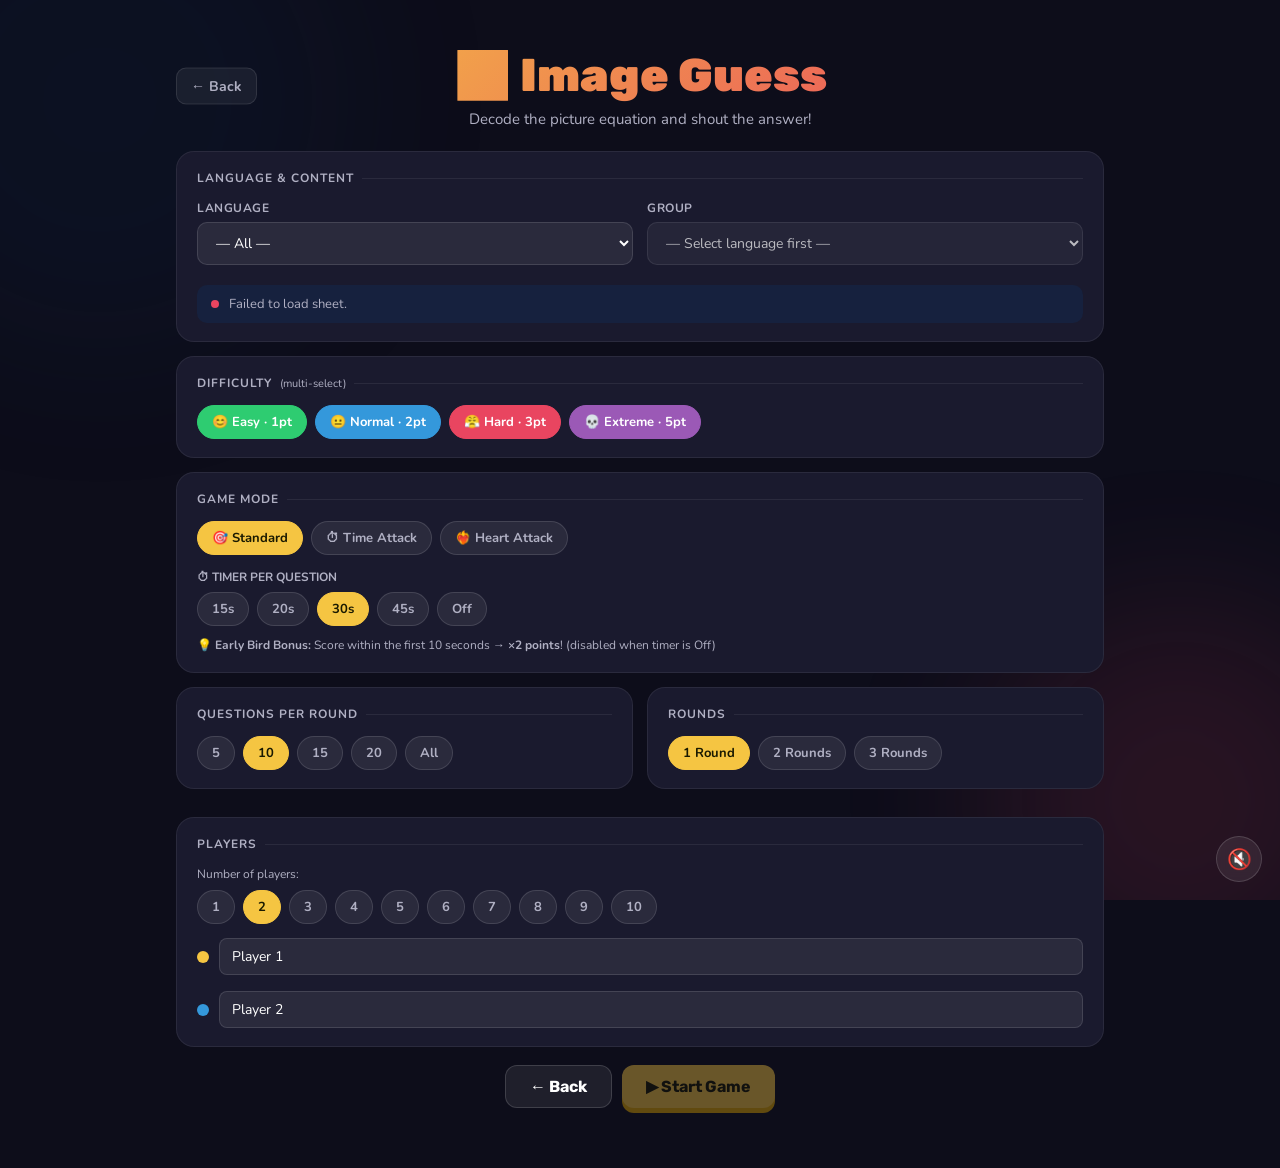
==== commit 22488f56: "Update index.html" ====
--- a/image-guess/index.html
+++ b/image-guess/index.html
@@ -160,28 +160,33 @@
 @keyframes bonusPulse{0%,100%{transform:scale(1);box-shadow:0 4px 20px rgba(245,197,66,.4);}50%{transform:scale(1.05);box-shadow:0 6px 28px rgba(245,197,66,.7);}}
 @keyframes bonusIconBounce{0%,100%{transform:scale(1);}50%{transform:scale(1.3);}}
 
-/* Image equation */
+/* Image equation — outer wrap is transparent/dark, each image has own white card */
 .eq-wrap{
-  background:#fff;border-radius:20px;
-  border:1px solid rgba(255,255,255,.1);
-  padding:20px;margin-bottom:12px;
+  background:var(--panel2);border-radius:20px;
+  border:1px solid rgba(255,255,255,.07);
+  padding:20px 16px;margin-bottom:12px;
   display:flex;align-items:center;justify-content:center;flex-wrap:wrap;
-  gap:14px;min-height:170px;position:relative;z-index:1;
+  gap:16px;min-height:180px;position:relative;z-index:1;
 }
 .eq-img-wrap{display:flex;flex-direction:column;align-items:center;gap:0;}
+/* White card per image */
 .eq-img{
-  width:clamp(90px,16vw,145px);height:clamp(90px,16vw,145px);
-  object-fit:contain;border-radius:10px;
+  width:clamp(100px,18vw,155px);height:clamp(100px,18vw,155px);
+  object-fit:contain;border-radius:12px;
   background:#fff;display:block;
+  box-shadow:0 4px 14px rgba(0,0,0,.25);
+  padding:6px;
 }
 .eq-img-placeholder{
-  width:clamp(90px,16vw,145px);height:clamp(90px,16vw,145px);
-  border-radius:10px;background:#f0f0f0;
+  width:clamp(100px,18vw,155px);height:clamp(100px,18vw,155px);
+  border-radius:12px;background:#fff;
   border:2px dashed #ccc;display:flex;align-items:center;
-  justify-content:center;font-size:28px;color:#bbb;
-}
-.eq-op{font-family:'Rubik',sans-serif;font-size:clamp(22px,4vw,36px);font-weight:900;color:#333;}
-.eq-result{font-family:'Rubik',sans-serif;font-size:clamp(22px,4vw,36px);font-weight:900;color:var(--accent);}
+  justify-content:center;font-size:32px;color:#bbb;
+  box-shadow:0 4px 14px rgba(0,0,0,.2);
+}
+/* Bigger, bolder operators */
+.eq-op{font-family:'Rubik',sans-serif;font-size:clamp(28px,5vw,48px);font-weight:900;color:rgba(255,255,255,.5);}
+.eq-result{font-family:'Rubik',sans-serif;font-size:clamp(28px,5vw,48px);font-weight:900;color:var(--primary);}
 
 /* Team scoring buttons */
 .team-btns{display:grid;grid-template-columns:repeat(auto-fit,minmax(140px,1fr));gap:10px;margin:10px 0;}
@@ -235,10 +240,42 @@
 }
 @keyframes timeupPop{0%{transform:scale(0) rotate(-20deg);opacity:0;}60%{transform:scale(1.2) rotate(3deg);}100%{transform:scale(1) rotate(0);opacity:1;}}
 
+/* Round transition screen */
+#screen-round{display:none;text-align:center;padding:60px 20px;}
+.round-transition-num{
+  font-family:'Rubik',sans-serif;font-size:clamp(80px,20vw,160px);font-weight:900;
+  background:linear-gradient(135deg,#f5c542,#e94560);
+  -webkit-background-clip:text;-webkit-text-fill-color:transparent;background-clip:text;
+  line-height:1;animation:roundNumPop .6s both;
+}
+.round-transition-label{
+  font-family:'Rubik',sans-serif;font-size:clamp(20px,4vw,32px);font-weight:700;
+  color:var(--text2);margin-bottom:32px;letter-spacing:2px;text-transform:uppercase;
+  animation:roundNumPop .6s .1s both;
+}
+.round-scores{
+  display:flex;gap:12px;justify-content:center;flex-wrap:wrap;margin-bottom:36px;
+  animation:fadeUp .5s .2s both;
+}
+.round-score-chip{
+  background:var(--panel);border:1px solid rgba(255,255,255,.1);
+  border-radius:14px;padding:12px 20px;
+  display:flex;flex-direction:column;align-items:center;gap:4px;min-width:100px;
+}
+.round-score-chip .rs-name{font-size:13px;color:var(--text2);font-weight:700;}
+.round-score-chip .rs-score{font-family:'Rubik',sans-serif;font-size:26px;font-weight:900;color:var(--primary);}
+@keyframes roundNumPop{0%{transform:scale(0.5);opacity:0;}70%{transform:scale(1.1);}100%{transform:scale(1);opacity:1;}}
+@keyframes fadeUp{from{opacity:0;transform:translateY(20px);}to{opacity:1;transform:none;}}
+
 /* TA wait screen */
 .ta-wait{text-align:center;padding:36px 20px;color:var(--text2);font-size:18px;line-height:1.7;}
 .ta-wait strong{display:block;font-family:'Rubik',sans-serif;font-size:30px;color:var(--text);margin-bottom:8px;}
 .ta-wait .ta-diff-info{display:inline-block;margin-top:8px;font-size:14px;padding:5px 14px;border-radius:20px;background:rgba(255,255,255,.08);}
+/* TA score summary inside eq-wrap after player finishes */
+.ta-summary{text-align:center;padding:28px 16px;}
+.ta-summary .ta-s-name{font-family:'Rubik',sans-serif;font-size:26px;font-weight:900;margin-bottom:6px;}
+.ta-summary .ta-s-stat{font-size:18px;color:var(--text2);margin-bottom:4px;}
+.ta-summary .ta-s-score{font-family:'Rubik',sans-serif;font-size:48px;font-weight:900;color:var(--primary);margin:8px 0;}
 
 /* End screen */
 #screen-end{display:none;text-align:center;padding-top:20px;}
@@ -343,9 +380,9 @@
   <div id="ta-sub" style="display:none;margin-top:14px;">
     <p style="font-size:12px;color:var(--text2);font-weight:700;margin-bottom:7px;">TOTAL TIME PER PLAYER</p>
     <div class="pill-row" id="total-opts">
+      <div class="pill sel" data-val="60">1 min</div>
+      <div class="pill" data-val="120">2 min</div>
       <div class="pill" data-val="180">3 min</div>
-      <div class="pill sel" data-val="300">5 min</div>
-      <div class="pill" data-val="600">10 min</div>
     </div>
     <p style="font-size:12px;color:var(--text2);font-weight:700;margin:12px 0 7px;">PLAY ORDER</p>
     <div class="pill-row" id="ta-order-opts">
@@ -400,14 +437,10 @@
   </div>
 </div>
 
-<!-- Teams / Players -->
+<!-- Players -->
 <div class="section">
-  <div class="sec-title">Teams / Players</div>
-  <div class="team-type-row">
-    <div class="pill sel" data-val="team" id="type-team" onclick="setEntityType('team')">👥 Teams</div>
-    <div class="pill" data-val="player" id="type-player" onclick="setEntityType('player')">👤 Players</div>
-  </div>
-  <p style="font-size:12px;color:var(--text2);margin-bottom:8px;">Number:</p>
+  <div class="sec-title">Players</div>
+  <p style="font-size:12px;color:var(--text2);margin-bottom:8px;">Number of players:</p>
   <div class="pill-row" id="team-opts">
     <div class="pill" data-val="1">1</div>
     <div class="pill sel" data-val="2">2</div>
@@ -494,7 +527,14 @@
 
 </div><!-- /wrap -->
 
-<!-- Time-up overlay -->
+<!-- ══════════════════════ ROUND TRANSITION ══════════════════════ -->
+<div id="screen-round">
+  <div class="round-transition-label">ROUND</div>
+  <div class="round-transition-num" id="round-trans-num">2</div>
+  <div class="round-transition-label" style="margin-top:8px;">GET READY!</div>
+  <div class="round-scores" id="round-trans-scores"></div>
+  <button class="btn btn-primary" id="round-trans-btn" style="font-size:20px;padding:16px 40px;">▶ Start Round <span id="round-trans-num2">2</span></button>
+</div>
 <div class="timeup-overlay hidden" id="timeup-overlay">
   <div class="timeup-text" id="timeup-text">TIME'S UP!</div>
 </div>
@@ -523,19 +563,18 @@
 // ═══════════════════════════════════════════
 const cfg={
   mode:'standard',
-  entityType:'team',      // 'team' or 'player'
   language:'',group:'',categories:[],
   difficulties:new Set(['easy','normal','hard','extreme']),
   questionsPerRound:10,
   rounds:1,
   teams:2,
   perQuestionSec:30,
-  totalSec:300,
+  totalSec:60,       // Time Attack: 1 min default
   haSec:15,
-  taOrder:'sequence',      // 'sequence' or 'custom'
-  taPlayOrder:[],          // custom drag order (indices)
-  taPlayerDiff:{},         // {teamIndex: 'easy'|'normal'|'hard'|'extreme'}
-  teamNames:Array.from({length:10},(_,i)=>'Team '+(i+1))
+  taOrder:'sequence',
+  taPlayOrder:[],
+  taPlayerDiff:{},
+  teamNames:Array.from({length:10},(_,i)=>'Player '+(i+1))
 };
 
 // ═══════════════════════════════════════════
@@ -546,7 +585,9 @@
 let scores=[],activeTeam=0,timerInterval=null,questionStartTime=0;
 let currentRound=1,taTeamIndex=0,taPlaySeq=[];
 let haCurrentTarget=0,haDeducted=false;
-let scoredTeams=new Set(); // tracks who scored THIS question (Standard/TA)
+let scoredTeams=new Set();
+// Time Attack per-player stats
+let taCorrectCount=0,taRemainingAtEnd=0;
 
 // ═══════════════════════════════════════════
 // BGM — royalty-free using Web Audio API
@@ -741,28 +782,19 @@
   if(cfg.taOrder==='custom') buildDragOrder();
 });
 
-// Entity type (team vs player)
-function setEntityType(t){
-  cfg.entityType=t;
-  document.getElementById('type-team').classList.toggle('sel',t==='team');
-  document.getElementById('type-player').classList.toggle('sel',t==='player');
-  renderTeamInputs();
-}
-
 function renderTeamInputs(){
-  const label=cfg.entityType==='team'?'Team':'Player';
   document.getElementById('team-inputs').innerHTML=
     Array.from({length:cfg.teams},(_,i)=>`
       <div class="team-row" style="margin-top:8px;">
         <div class="team-dot" style="background:${TEAM_COLORS[i]}"></div>
         <input class="team-inp" type="text"
-          placeholder="${label} ${i+1}"
-          value="${cfg.teamNames[i]||label+' '+(i+1)}"
+          placeholder="Player ${i+1}"
+          value="${cfg.teamNames[i]||'Player '+(i+1)}"
           data-ti="${i}"/>
       </div>`).join('');
   document.getElementById('team-inputs').querySelectorAll('input').forEach(inp=>{
     inp.addEventListener('input',function(){
-      cfg.teamNames[+this.dataset.ti]=this.value||((cfg.entityType==='team'?'Team':'Player')+' '+(+this.dataset.ti+1));
+      cfg.teamNames[+this.dataset.ti]=this.value||('Player '+(+this.dataset.ti+1));
       if(cfg.mode==='timeAttack') refreshTAPlayerDiff();
       if(cfg.taOrder==='custom') buildDragOrder();
     });
@@ -827,16 +859,13 @@
 // START
 // ═══════════════════════════════════════════
 document.getElementById('start-btn').addEventListener('click',function(){
-  // Collect names
   document.getElementById('team-inputs').querySelectorAll('input').forEach((inp,i)=>{
-    cfg.teamNames[i]=inp.value.trim()||((cfg.entityType==='team'?'Team':'Player')+' '+(i+1));
+    cfg.teamNames[i]=inp.value.trim()||('Player '+(i+1));
   });
-  // Init scores
   scores=new Array(cfg.teams).fill(cfg.mode==='heartAttack'?10:0);
   activeTeam=0; currentRound=1; usedIds=new Set();
-  buildQueue();
-  qIdx=0; taTeamIndex=0;
-  // Build TA play sequence
+  taTeamIndex=0; taCorrectCount=0; taRemainingAtEnd=0;
+  buildQueue(); qIdx=0;
   taPlaySeq=cfg.taOrder==='custom'&&cfg.taPlayOrder.length===cfg.teams
     ?[...cfg.taPlayOrder]:[...Array(cfg.teams).keys()];
   showScreen('game');
@@ -868,19 +897,18 @@
 function loadQ(){
   stopTimer();
   if(qIdx>=queue.length){
-    // End of round
     if(cfg.mode==='timeAttack'){
-      // Handled by the timer; shouldn't reach here normally
-      advanceTATeam();
+      // TA: questions ran out before timer — just rebuild and continue
+      buildQueue(); qIdx=0;
+      if(!queue.length){ advanceTATeam(); return; }
+      // fall through to load next question
     } else {
-      // Standard / HA: check rounds
+      // Standard / HA: end of round
       if(currentRound<cfg.rounds){
-        currentRound++;
-        buildQueue(); qIdx=0;
-        loadQ();
+        showRoundTransition(currentRound+1);
       } else { endGame(); }
+      return;
     }
-    return;
   }
 
   currentQ=queue[qIdx]; qIdx++;
@@ -889,18 +917,15 @@
   scoredTeams=new Set();
   haDeducted=false;
 
-  // Pick HA target
   if(cfg.mode==='heartAttack'){
     haCurrentTarget=Math.floor(Math.random()*cfg.teams);
   }
 
-  // Base points (may be overridden per TA player diff)
   const diff=cfg.mode==='timeAttack'
     ?(cfg.taPlayerDiff[taPlaySeq[taTeamIndex]]||currentQ.difficulty)
     :currentQ.difficulty;
   currentPts=DIFF_SCORE[diff]||1;
 
-  // UI
   document.getElementById('q-bar').style.width=((qIdx-1)/queue.length*100)+'%';
   document.getElementById('q-counter').textContent='Q '+qIdx+' / '+queue.length;
   document.getElementById('round-badge').textContent='Round '+currentRound+(cfg.rounds>1?' / '+cfg.rounds:'');
@@ -915,7 +940,6 @@
   document.getElementById('btn-hint').disabled=!currentQ.note;
   document.getElementById('bonus-banner').classList.add('hidden');
 
-  // HA banner
   const haBan=document.getElementById('ha-banner');
   if(cfg.mode==='heartAttack'){
     haBan.classList.remove('hidden');
@@ -927,17 +951,16 @@
   renderScoreBar();
   renderTeamBtns();
 
-  // Timers
+  // Per-question timers (Standard + HA only; TA has its own running total timer)
   if(cfg.mode==='standard' && cfg.perQuestionSec>0){
     document.getElementById('bonus-banner').classList.remove('hidden');
     startTimer(cfg.perQuestionSec,()=>showAnswer());
   }
   if(cfg.mode==='heartAttack'){
     startTimer(cfg.haSec,()=>{
-      // Time's up — deduct from target
       if(!haDeducted){
         haDeducted=true;
-        scores[haCurrentTarget]=Math.max(0,scores[haCurrentTarget]-1);
+        scores[haCurrentTarget]=Math.max(0,(scores[haCurrentTarget]||0)-1);
         renderScoreBar();
       }
       showAnswer();
